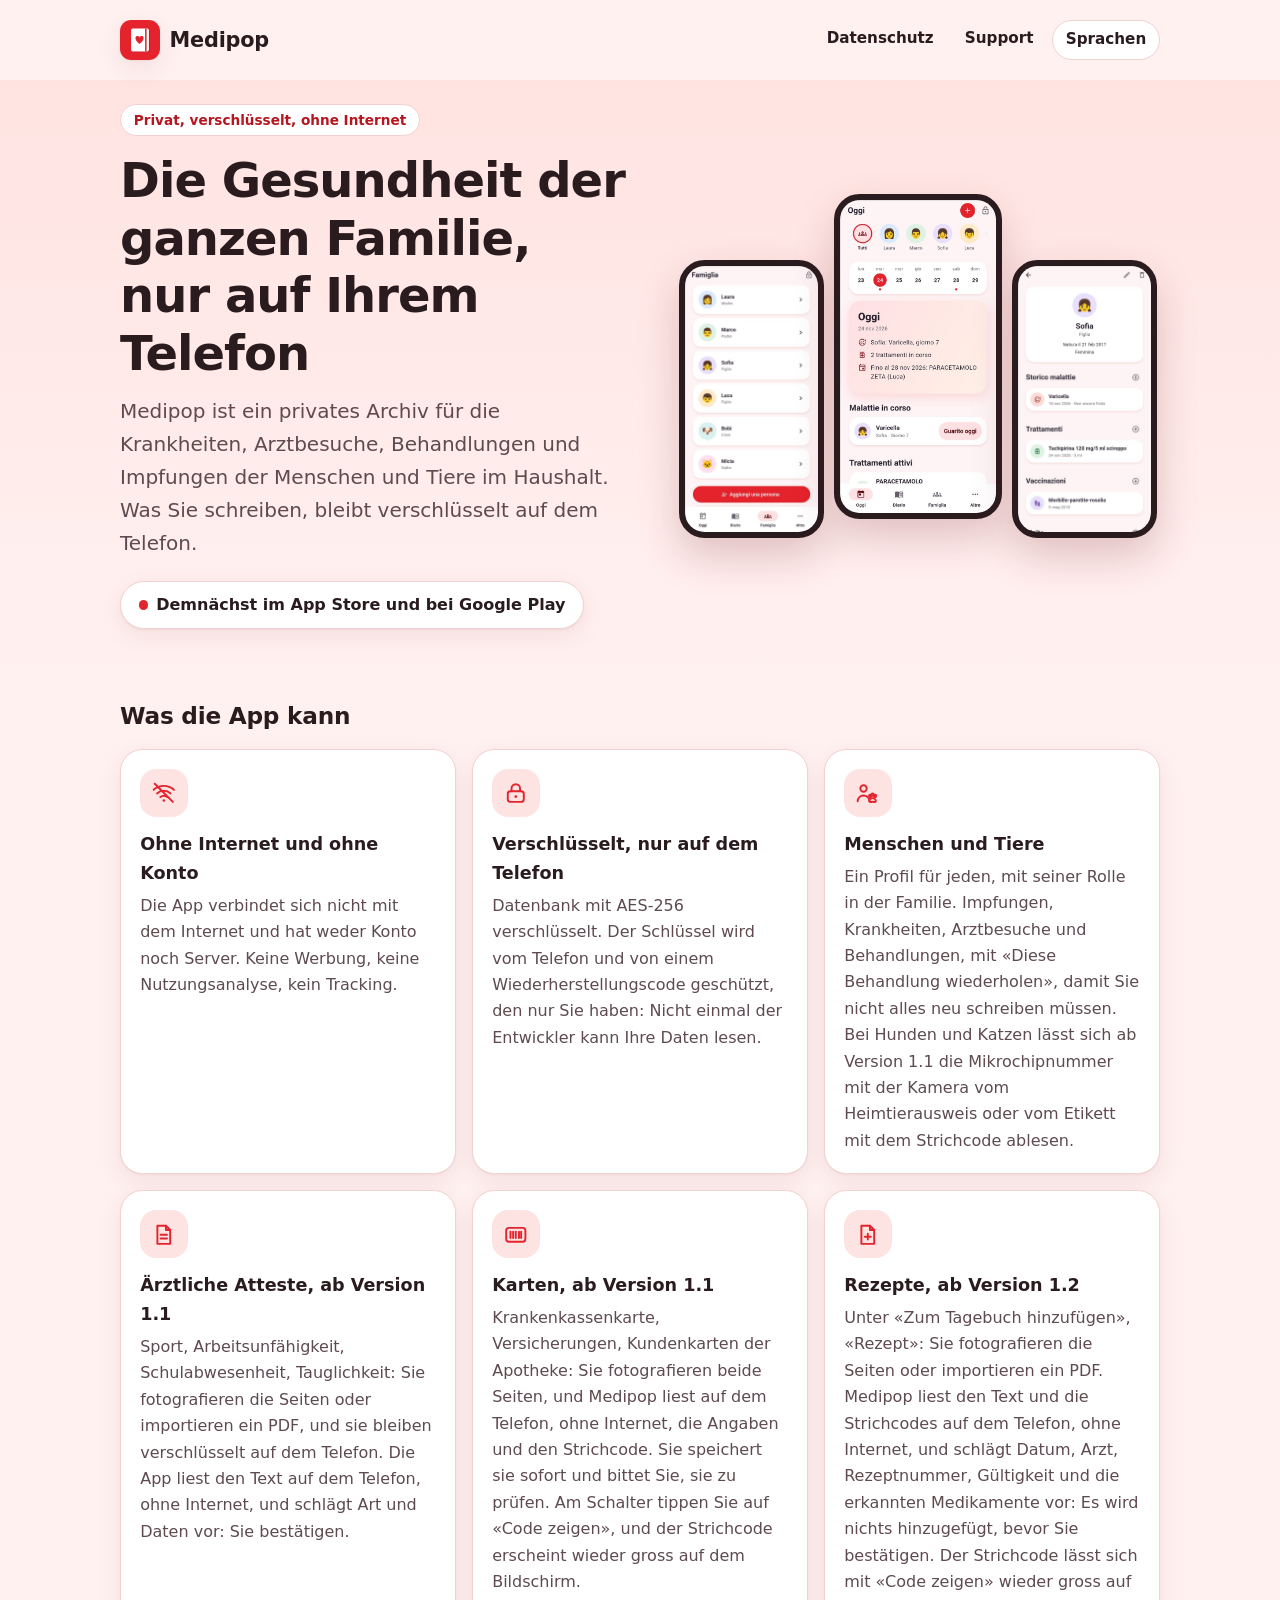
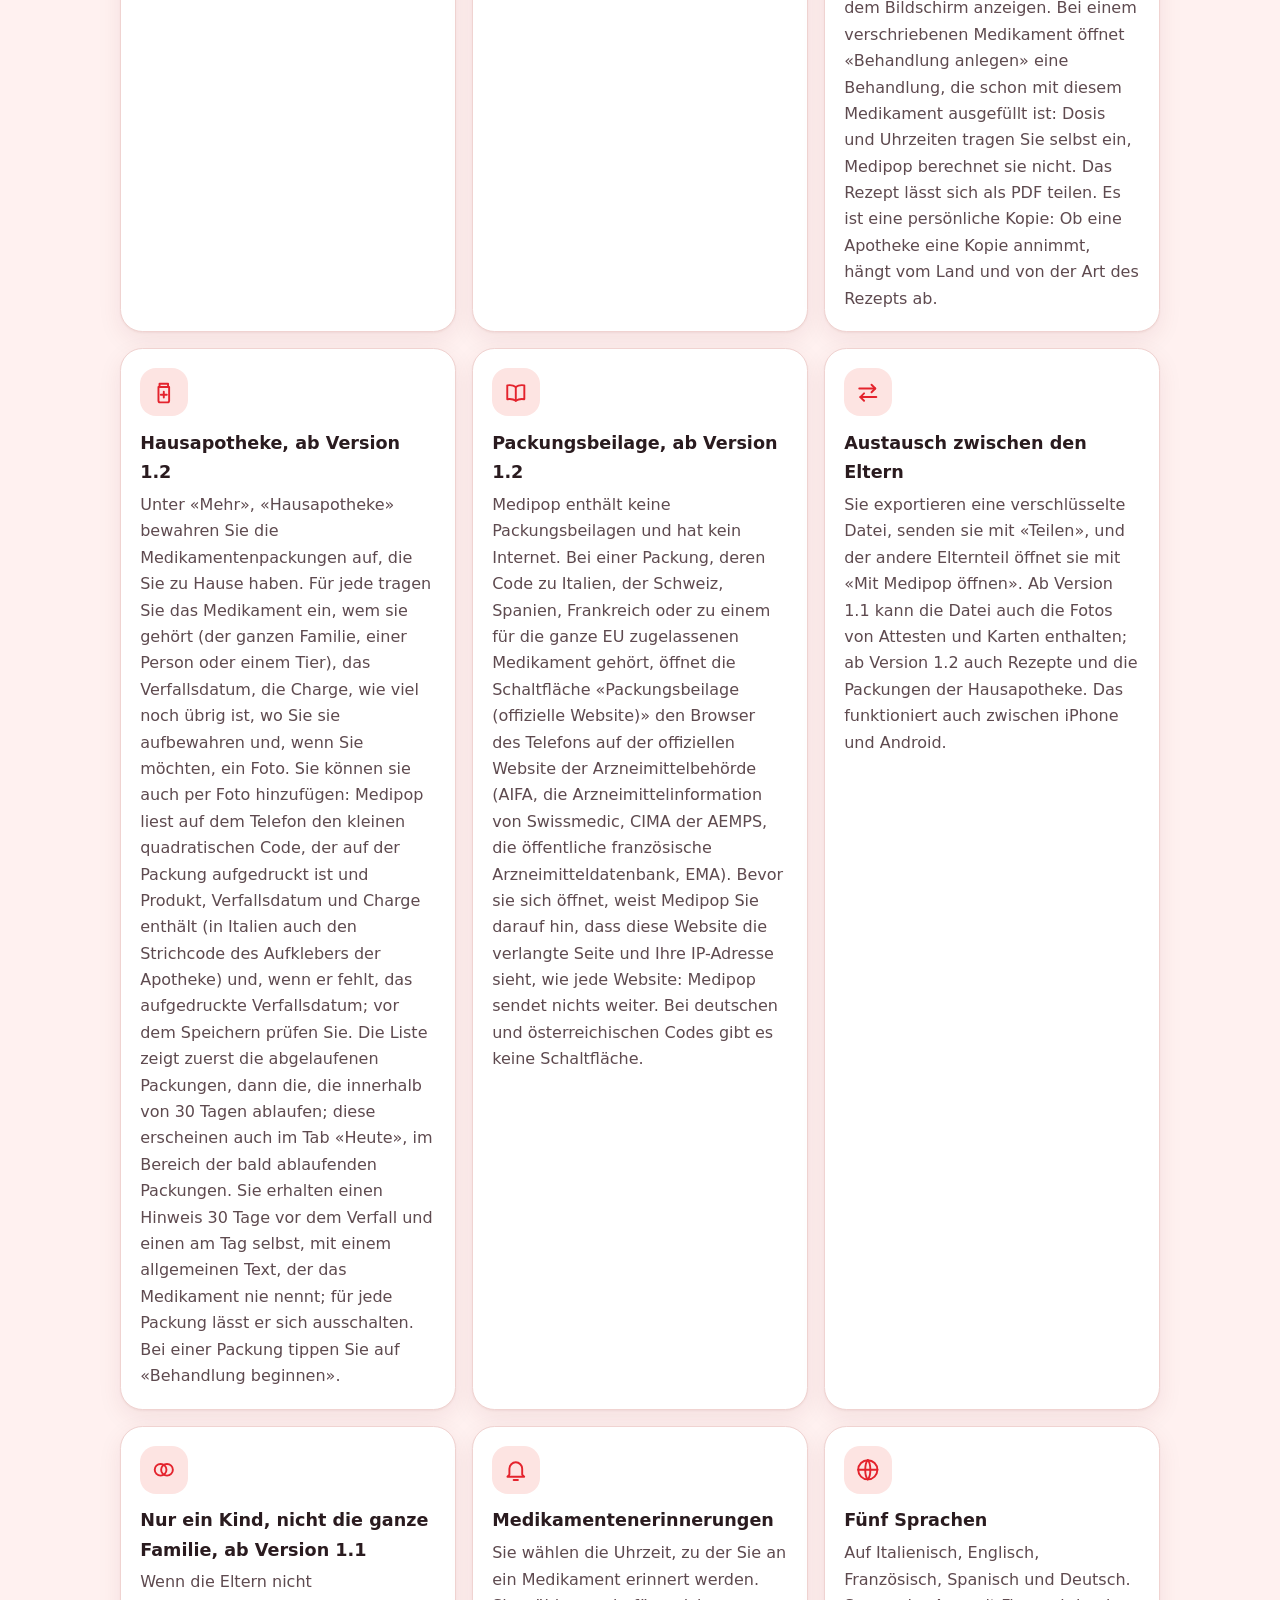
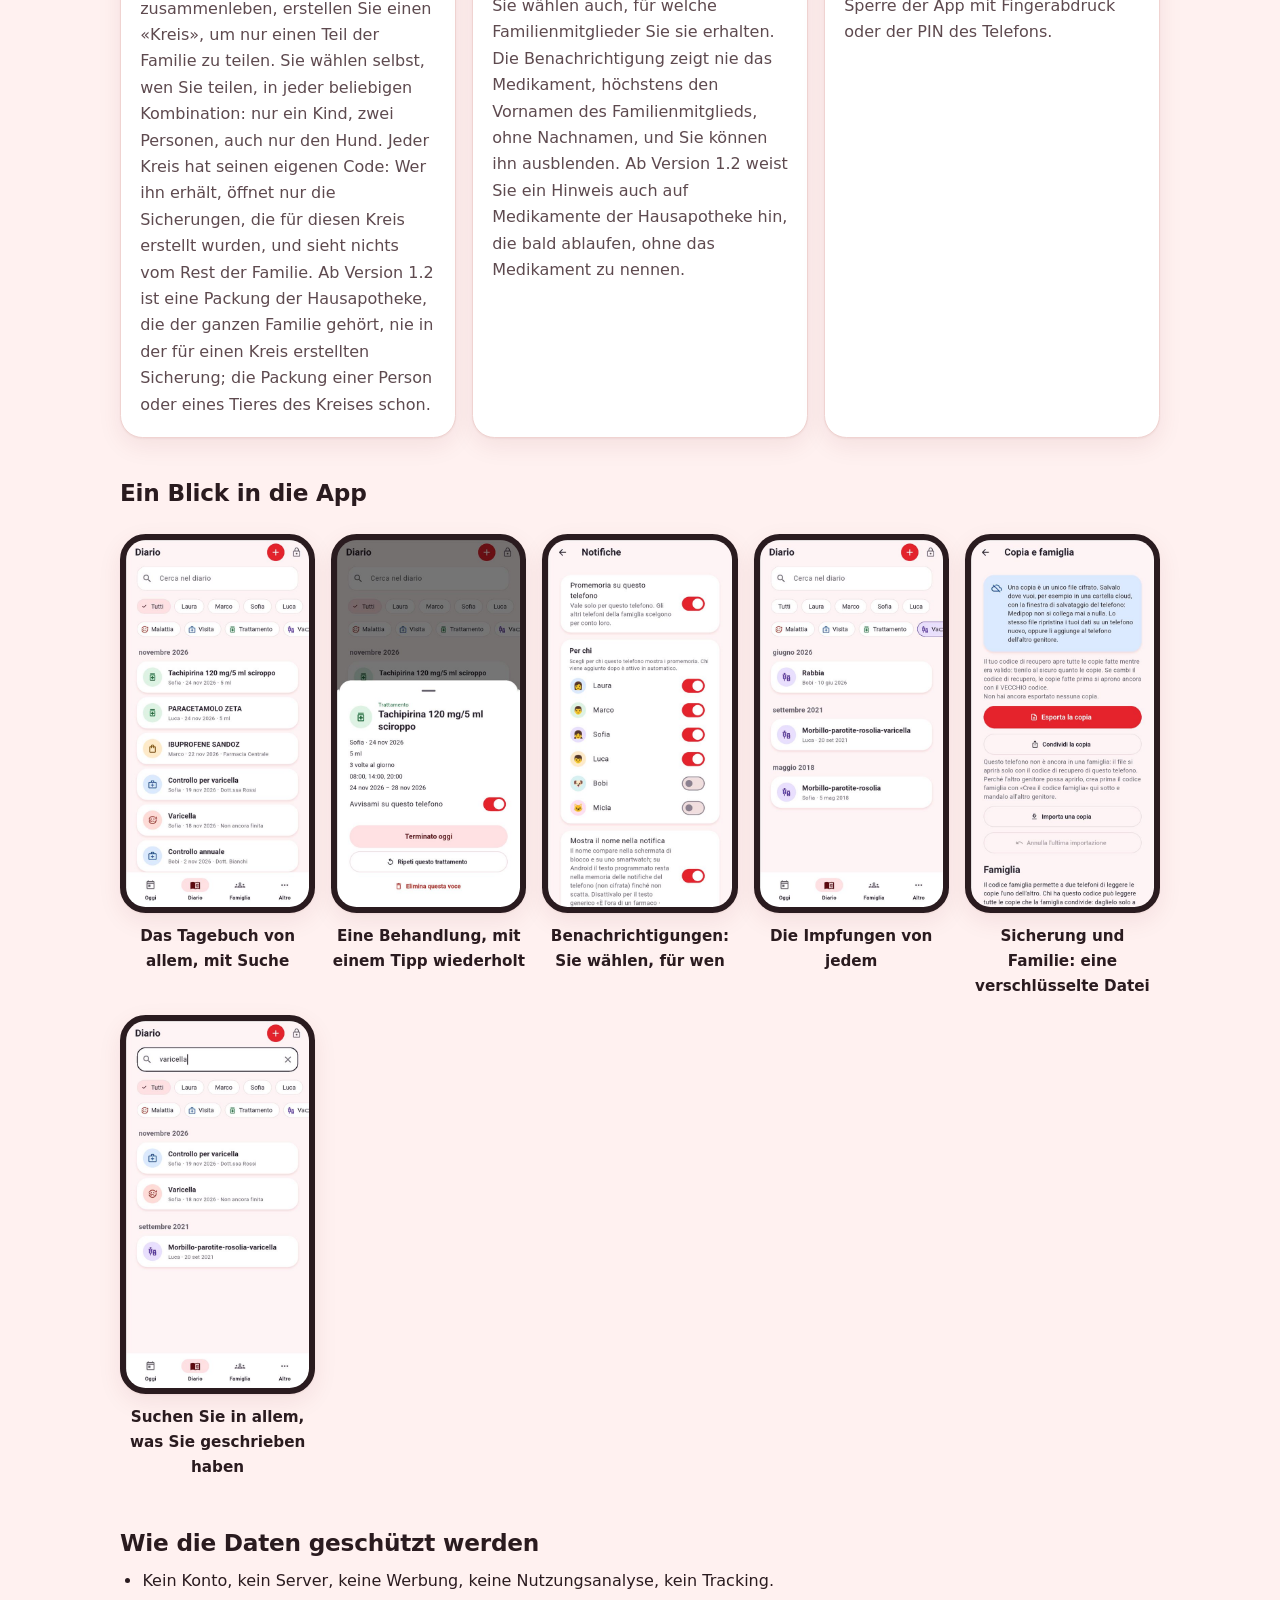
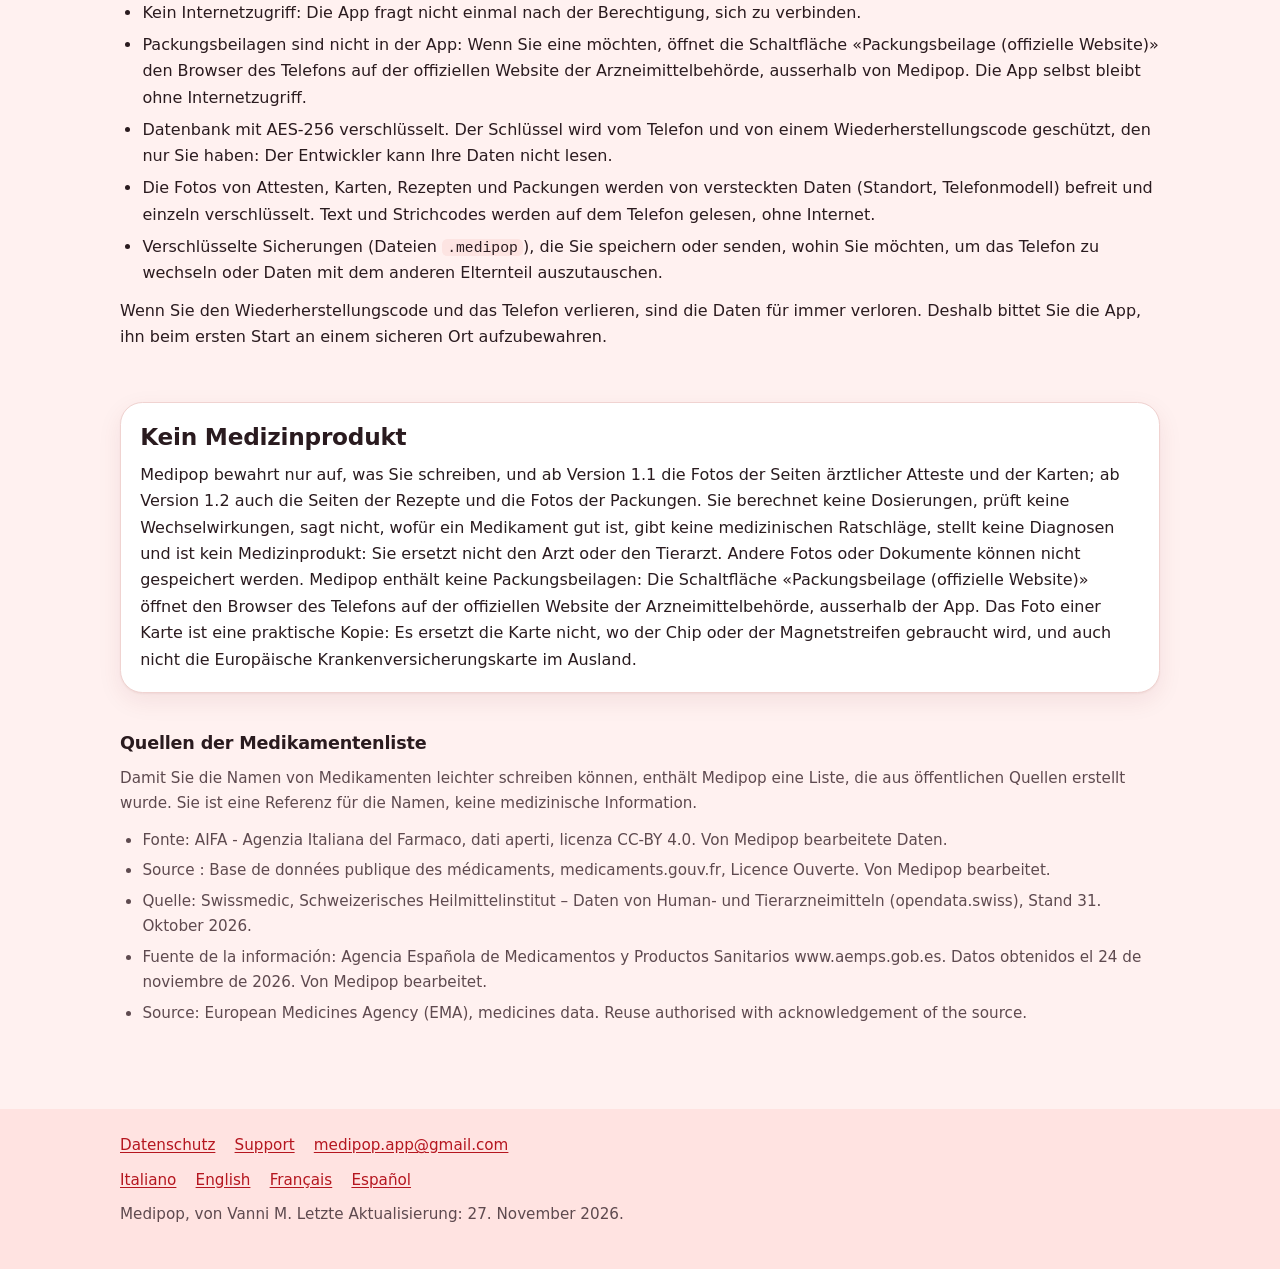
==== de/index.html @ 5c03fe0d "Sito: ricette, farmacia di casa e foglietti (versione 1.2) Nuovi blocchi nelle pagine iniziali, para" ====
<!doctype html>
<html lang="de">
<head>
<meta charset="utf-8">
<meta name="viewport" content="width=device-width, initial-scale=1">
<title>Medipop - die Gesundheitsakten der Familie, privat</title>
<meta name="description" content="Medipop bewahrt die Gesundheitsakten der Familie und der Tiere verschlüsselt auf Ihrem Telefon auf. Kein Konto, keine Internetverbindung.">
<link rel="stylesheet" href="../style.css">
<link rel="icon" href="../icon.svg" type="image/svg+xml">
<link rel="alternate" hreflang="it" href="../index.html">
<link rel="alternate" hreflang="en" href="../en/index.html">
<link rel="alternate" hreflang="fr" href="../fr/index.html">
<link rel="alternate" hreflang="es" href="../es/index.html">
<link rel="alternate" hreflang="de" href="index.html">
<link rel="alternate" hreflang="x-default" href="../index.html">
</head>
<body>
<a class="skip" href="#inhalt">Zum Inhalt springen</a>
<header class="site">
  <div class="wrap">
    <a class="brand" href="index.html">
      <img src="../icon.svg" width="40" height="40" alt="">
      <span>Medipop</span>
    </a>
    <nav aria-label="Hauptnavigation">
      <ul>
        <li><a href="privacy.html">Datenschutz</a></li>
        <li><a href="support.html">Support</a></li>
        <li><a href="#sprachen">Sprachen</a></li>
      </ul>
    </nav>
  </div>
</header>
<main id="inhalt">
<section class="hero">
  <div class="wrap">
    <div>
      <p class="eyebrow">Privat, verschlüsselt, ohne Internet</p>
      <h1>Die Gesundheit der ganzen Familie, nur auf Ihrem Telefon</h1>
      <p class="lead">Medipop ist ein privates Archiv für die Krankheiten, Arztbesuche, Behandlungen und Impfungen der Menschen und Tiere im Haushalt. Was Sie schreiben, bleibt verschlüsselt auf dem Telefon.</p>
      <p class="soon">Demnächst im App Store und bei Google Play</p>
    </div>
    <div class="hero-phones">
      <figure class="phone"><img src="../img/famiglia.jpg" width="540" height="1080" alt="Bildschirm Familie von Medipop mit den Profilen von Menschen und Tieren" decoding="async"></figure>
      <figure class="phone"><img src="../img/oggi.jpg" width="540" height="1080" alt="Bildschirm Heute von Medipop mit dem Wochenkalender und den laufenden Krankheiten" decoding="async"></figure>
      <figure class="phone"><img src="../img/profilo.jpg" width="540" height="1080" alt="Profil einer Person in Medipop mit ihrem Verlauf" decoding="async"></figure>
    </div>
  </div>
</section>

<div class="wrap">
  <section class="section" aria-labelledby="was">
    <h2 id="was">Was die App kann</h2>
    <ul class="cards">
      <li>
        <span class="ico"><svg viewBox="0 0 24 24" aria-hidden="true" focusable="false"><path d="M2.5 9.2a14 14 0 0 1 19 0"/><path d="M5.6 12.6a9.5 9.5 0 0 1 12.8 0"/><path d="M8.8 16a5 5 0 0 1 6.4 0"/><circle class="dot" cx="12" cy="19.2" r="1.2"/><path d="M3.5 3.5l17 17"/></svg></span>
        <h3>Ohne Internet und ohne Konto</h3>
        <p>Die App verbindet sich nicht mit dem Internet und hat weder Konto noch Server. Keine Werbung, keine Nutzungsanalyse, kein Tracking.</p>
      </li>
      <li>
        <span class="ico"><svg viewBox="0 0 24 24" aria-hidden="true" focusable="false"><rect x="4.5" y="10.5" width="15" height="10" rx="2.5"/><path d="M8 10.5V8a4 4 0 0 1 8 0v2.5"/><circle class="dot" cx="12" cy="15.5" r="1.3"/></svg></span>
        <h3>Verschlüsselt, nur auf dem Telefon</h3>
        <p>Datenbank mit AES-256 verschlüsselt. Der Schlüssel wird vom Telefon und von einem Wiederherstellungscode geschützt, den nur Sie haben: Nicht einmal der Entwickler kann Ihre Daten lesen.</p>
      </li>
      <li>
        <span class="ico"><svg viewBox="0 0 24 24" aria-hidden="true" focusable="false"><circle cx="8" cy="8" r="3"/><path d="M2.5 20a5.5 5.5 0 0 1 11 0"/><circle cx="14.2" cy="15" r="1.1"/><circle cx="16.5" cy="13.8" r="1.1"/><circle cx="18.8" cy="15" r="1.1"/><path d="M16.5 17c1.5 0 3 1.1 3 2.4 0 1-.9 1.4-1.8 1.2-.6-.1-.8-.3-1.2-.3s-.6.2-1.2.3c-.9.2-1.8-.2-1.8-1.2 0-1.3 1.5-2.4 3-2.4z"/></svg></span>
        <h3>Menschen und Tiere</h3>
        <p>Ein Profil für jeden, mit seiner Rolle in der Familie. Impfungen, Krankheiten, Arztbesuche und Behandlungen, mit «Diese Behandlung wiederholen», damit Sie nicht alles neu schreiben müssen. Bei Hunden und Katzen lässt sich ab Version 1.1 die Mikrochipnummer mit der Kamera vom Heimtierausweis oder vom Etikett mit dem Strichcode ablesen.</p>
      </li>
      <li>
        <span class="ico"><svg viewBox="0 0 24 24" aria-hidden="true" focusable="false"><path d="M6 3.5h8l4 4v13H6z"/><path d="M14 3.5v4h4"/><path d="M9 12h6"/><path d="M9 15.5h6"/></svg></span>
        <h3>Ärztliche Atteste, ab Version 1.1</h3>
        <p>Sport, Arbeitsunfähigkeit, Schulabwesenheit, Tauglichkeit: Sie fotografieren die Seiten oder importieren ein PDF, und sie bleiben verschlüsselt auf dem Telefon. Die App liest den Text auf dem Telefon, ohne Internet, und schlägt Art und Daten vor: Sie bestätigen.</p>
      </li>
      <li>
        <span class="ico"><svg viewBox="0 0 24 24" aria-hidden="true" focusable="false"><rect x="3" y="5.5" width="18" height="13" rx="2.5"/><path d="M7 9v6"/><path d="M9.5 9v6"/><path d="M12 9v6"/><path d="M15 9v6"/><path d="M17 9v6"/></svg></span>
        <h3>Karten, ab Version 1.1</h3>
        <p>Krankenkassenkarte, Versicherungen, Kundenkarten der Apotheke: Sie fotografieren beide Seiten, und Medipop liest auf dem Telefon, ohne Internet, die Angaben und den Strichcode. Sie speichert sie sofort und bittet Sie, sie zu prüfen. Am Schalter tippen Sie auf «Code zeigen», und der Strichcode erscheint wieder gross auf dem Bildschirm.</p>
      </li>
      <li>
        <span class="ico"><svg viewBox="0 0 24 24" aria-hidden="true" focusable="false"><path d="M6 3.5h8l4 4v13H6z"/><path d="M14 3.5v4h4"/><path d="M12 11v5.500"/><path d="M9.200 13.800h5.600"/></svg></span>
        <h3>Rezepte, ab Version 1.2</h3>
        <p>Unter «Zum Tagebuch hinzufügen», «Rezept»: Sie fotografieren die Seiten oder importieren ein PDF. Medipop liest den Text und die Strichcodes auf dem Telefon, ohne Internet, und schlägt Datum, Arzt, Rezeptnummer, Gültigkeit und die erkannten Medikamente vor: Es wird nichts hinzugefügt, bevor Sie bestätigen. Der Strichcode lässt sich mit «Code zeigen» wieder gross auf dem Bildschirm anzeigen. Bei einem verschriebenen Medikament öffnet «Behandlung anlegen» eine Behandlung, die schon mit diesem Medikament ausgefüllt ist: Dosis und Uhrzeiten tragen Sie selbst ein, Medipop berechnet sie nicht. Das Rezept lässt sich als PDF teilen. Es ist eine persönliche Kopie: Ob eine Apotheke eine Kopie annimmt, hängt vom Land und von der Art des Rezepts ab.</p>
      </li>
      <li>
        <span class="ico"><svg viewBox="0 0 24 24" aria-hidden="true" focusable="false"><path d="M8 3.500h8v3H8z"/><path d="M7 6.500h10v13a1.500 1.500 0 0 1-1.500 1.500h-7A1.500 1.500 0 0 1 7 19.500z"/><path d="M12 11v5.500"/><path d="M9.200 13.800h5.600"/></svg></span>
        <h3>Hausapotheke, ab Version 1.2</h3>
        <p>Unter «Mehr», «Hausapotheke» bewahren Sie die Medikamentenpackungen auf, die Sie zu Hause haben. Für jede tragen Sie das Medikament ein, wem sie gehört (der ganzen Familie, einer Person oder einem Tier), das Verfallsdatum, die Charge, wie viel noch übrig ist, wo Sie sie aufbewahren und, wenn Sie möchten, ein Foto. Sie können sie auch per Foto hinzufügen: Medipop liest auf dem Telefon den kleinen quadratischen Code, der auf der Packung aufgedruckt ist und Produkt, Verfallsdatum und Charge enthält (in Italien auch den Strichcode des Aufklebers der Apotheke) und, wenn er fehlt, das aufgedruckte Verfallsdatum; vor dem Speichern prüfen Sie. Die Liste zeigt zuerst die abgelaufenen Packungen, dann die, die innerhalb von 30 Tagen ablaufen; diese erscheinen auch im Tab «Heute», im Bereich der bald ablaufenden Packungen. Sie erhalten einen Hinweis 30 Tage vor dem Verfall und einen am Tag selbst, mit einem allgemeinen Text, der das Medikament nie nennt; für jede Packung lässt er sich ausschalten. Bei einer Packung tippen Sie auf «Behandlung beginnen».</p>
      </li>
      <li>
        <span class="ico"><svg viewBox="0 0 24 24" aria-hidden="true" focusable="false"><path d="M12 6.500C10 5 7 4.500 4 5v13c3-.5 6 0 8 1.500 2-1.500 5-2 8-1.500V5c-3-.5-6 0-8 1.500z"/><path d="M12 6.500v13"/></svg></span>
        <h3>Packungsbeilage, ab Version 1.2</h3>
        <p>Medipop enthält keine Packungsbeilagen und hat kein Internet. Bei einer Packung, deren Code zu Italien, der Schweiz, Spanien, Frankreich oder zu einem für die ganze EU zugelassenen Medikament gehört, öffnet die Schaltfläche «Packungsbeilage (offizielle Website)» den Browser des Telefons auf der offiziellen Website der Arzneimittelbehörde (AIFA, die Arzneimittelinformation von Swissmedic, CIMA der AEMPS, die öffentliche französische Arzneimitteldatenbank, EMA). Bevor sie sich öffnet, weist Medipop Sie darauf hin, dass diese Website die verlangte Seite und Ihre IP-Adresse sieht, wie jede Website: Medipop sendet nichts weiter. Bei deutschen und österreichischen Codes gibt es keine Schaltfläche.</p>
      </li>
      <li>
        <span class="ico"><svg viewBox="0 0 24 24" aria-hidden="true" focusable="false"><path d="M4 8h15"/><path d="M15.5 4.5L19 8l-3.500 3.500"/><path d="M20 16H5"/><path d="M8.500 12.500L5 16l3.500 3.500"/></svg></span>
        <h3>Austausch zwischen den Eltern</h3>
        <p>Sie exportieren eine verschlüsselte Datei, senden sie mit «Teilen», und der andere Elternteil öffnet sie mit «Mit Medipop öffnen». Ab Version 1.1 kann die Datei auch die Fotos von Attesten und Karten enthalten; ab Version 1.2 auch Rezepte und die Packungen der Hausapotheke. Das funktioniert auch zwischen iPhone und Android.</p>
      </li>
      <li>
        <span class="ico"><svg viewBox="0 0 24 24" aria-hidden="true" focusable="false"><circle cx="9" cy="12" r="5.5"/><circle cx="15" cy="12" r="5.5"/></svg></span>
        <h3>Nur ein Kind, nicht die ganze Familie, ab Version 1.1</h3>
        <p>Wenn die Eltern nicht zusammenleben, erstellen Sie einen «Kreis», um nur einen Teil der Familie zu teilen. Sie wählen selbst, wen Sie teilen, in jeder beliebigen Kombination: nur ein Kind, zwei Personen, auch nur den Hund. Jeder Kreis hat seinen eigenen Code: Wer ihn erhält, öffnet nur die Sicherungen, die für diesen Kreis erstellt wurden, und sieht nichts vom Rest der Familie. Ab Version 1.2 ist eine Packung der Hausapotheke, die der ganzen Familie gehört, nie in der für einen Kreis erstellten Sicherung; die Packung einer Person oder eines Tieres des Kreises schon.</p>
      </li>
      <li>
        <span class="ico"><svg viewBox="0 0 24 24" aria-hidden="true" focusable="false"><path d="M6 16.5V11a6 6 0 0 1 12 0v5.500l1.800 2H4.200z"/><path d="M10 21.500h4"/></svg></span>
        <h3>Medikamentenerinnerungen</h3>
        <p>Sie wählen die Uhrzeit, zu der Sie an ein Medikament erinnert werden. Sie wählen auch, für welche Familienmitglieder Sie sie erhalten. Die Benachrichtigung zeigt nie das Medikament, höchstens den Vornamen des Familienmitglieds, ohne Nachnamen, und Sie können ihn ausblenden. Ab Version 1.2 weist Sie ein Hinweis auch auf Medikamente der Hausapotheke hin, die bald ablaufen, ohne das Medikament zu nennen.</p>
      </li>
      <li>
        <span class="ico"><svg viewBox="0 0 24 24" aria-hidden="true" focusable="false"><circle cx="12" cy="12" r="9"/><path d="M3 12h18"/><path d="M12 3c3.200 3 3.200 15 0 18"/><path d="M12 3c-3.200 3-3.200 15 0 18"/></svg></span>
        <h3>Fünf Sprachen</h3>
        <p>Auf Italienisch, Englisch, Französisch, Spanisch und Deutsch. Sperre der App mit Fingerabdruck oder der PIN des Telefons.</p>
      </li>
    </ul>
  </section>

  <section class="section" aria-labelledby="ansicht">
    <h2 id="ansicht">Ein Blick in die App</h2>
    <ul class="scroller" tabindex="0" aria-label="Bildschirmfotos der App, seitlich scrollen">
      <li><figure><div class="phone"><img src="../img/diario.jpg" width="540" height="1080" alt="Das Tagebuch von Medipop mit dem Verlauf von Krankheiten, Arztbesuchen und Behandlungen" loading="lazy" decoding="async"></div><figcaption>Das Tagebuch von allem, mit Suche</figcaption></figure></li>
      <li><figure><div class="phone"><img src="../img/trattamento.jpg" width="540" height="1080" alt="Karte einer Behandlung in Medipop" loading="lazy" decoding="async"></div><figcaption>Eine Behandlung, mit einem Tipp wiederholt</figcaption></figure></li>
      <li><figure><div class="phone"><img src="../img/notifiche.jpg" width="540" height="1080" alt="Medipop-Bereich Benachrichtigungen: für welche Familienmitglieder Erinnerungen kommen" loading="lazy" decoding="async"></div><figcaption>Benachrichtigungen: Sie wählen, für wen</figcaption></figure></li>
      <li><figure><div class="phone"><img src="../img/vaccinazioni.jpg" width="540" height="1080" alt="Liste der Impfungen eines Profils in Medipop" loading="lazy" decoding="async"></div><figcaption>Die Impfungen von jedem</figcaption></figure></li>
      <li><figure><div class="phone"><img src="../img/copia-famiglia.jpg" width="540" height="1080" alt="Bildschirm Sicherung und Familie von Medipop mit den Schaltflächen zum Exportieren und Teilen der Sicherung" loading="lazy" decoding="async"></div><figcaption>Sicherung und Familie: eine verschlüsselte Datei</figcaption></figure></li>
      <li><figure><div class="phone"><img src="../img/cerca.jpg" width="540" height="1080" alt="Suche in Medipop unter Krankheiten, Arztbesuchen und Behandlungen" loading="lazy" decoding="async"></div><figcaption>Suchen Sie in allem, was Sie geschrieben haben</figcaption></figure></li>
    </ul>
  </section>

  <section class="section" aria-labelledby="schutz">
    <h2 id="schutz">Wie die Daten geschützt werden</h2>
    <ul>
      <li>Kein Konto, kein Server, keine Werbung, keine Nutzungsanalyse, kein Tracking.</li>
      <li>Kein Internetzugriff: Die App fragt nicht einmal nach der Berechtigung, sich zu verbinden.</li>
      <li>Packungsbeilagen sind nicht in der App: Wenn Sie eine möchten, öffnet die Schaltfläche «Packungsbeilage (offizielle Website)» den Browser des Telefons auf der offiziellen Website der Arzneimittelbehörde, ausserhalb von Medipop. Die App selbst bleibt ohne Internetzugriff.</li>
      <li>Datenbank mit AES-256 verschlüsselt. Der Schlüssel wird vom Telefon und von einem Wiederherstellungscode geschützt, den nur Sie haben: Der Entwickler kann Ihre Daten nicht lesen.</li>
      <li>Die Fotos von Attesten, Karten, Rezepten und Packungen werden von versteckten Daten (Standort, Telefonmodell) befreit und einzeln verschlüsselt. Text und Strichcodes werden auf dem Telefon gelesen, ohne Internet.</li>
      <li>Verschlüsselte Sicherungen (Dateien <code>.medipop</code>), die Sie speichern oder senden, wohin Sie möchten, um das Telefon zu wechseln oder Daten mit dem anderen Elternteil auszutauschen.</li>
    </ul>
    <p>Wenn Sie den Wiederherstellungscode und das Telefon verlieren, sind die Daten für immer verloren. Deshalb bittet Sie die App, ihn beim ersten Start an einem sicheren Ort aufzubewahren.</p>
  </section>

  <section class="section" aria-labelledby="nichtmedizin">
    <div class="notice">
      <h2 id="nichtmedizin">Kein Medizinprodukt</h2>
      <p>Medipop bewahrt nur auf, was Sie schreiben, und ab Version 1.1 die Fotos der Seiten ärztlicher Atteste und der Karten; ab Version 1.2 auch die Seiten der Rezepte und die Fotos der Packungen. Sie berechnet keine Dosierungen, prüft keine Wechselwirkungen, sagt nicht, wofür ein Medikament gut ist, gibt keine medizinischen Ratschläge, stellt keine Diagnosen und ist kein Medizinprodukt: Sie ersetzt nicht den Arzt oder den Tierarzt. Andere Fotos oder Dokumente können nicht gespeichert werden. Medipop enthält keine Packungsbeilagen: Die Schaltfläche «Packungsbeilage (offizielle Website)» öffnet den Browser des Telefons auf der offiziellen Website der Arzneimittelbehörde, ausserhalb der App. Das Foto einer Karte ist eine praktische Kopie: Es ersetzt die Karte nicht, wo der Chip oder der Magnetstreifen gebraucht wird, und auch nicht die Europäische Krankenversicherungskarte im Ausland.</p>
    </div>
  </section>

  <section class="section sources" aria-labelledby="quellen">
    <h2 id="quellen">Quellen der Medikamentenliste</h2>
    <p>Damit Sie die Namen von Medikamenten leichter schreiben können, enthält Medipop eine Liste, die aus öffentlichen Quellen erstellt wurde. Sie ist eine Referenz für die Namen, keine medizinische Information.</p>
    <ul>
      <li lang="it">Fonte: AIFA - Agenzia Italiana del Farmaco, dati aperti, licenza CC-BY 4.0. <span lang="de">Von Medipop bearbeitete Daten.</span></li>
      <li lang="fr">Source : Base de données publique des médicaments, medicaments.gouv.fr, Licence Ouverte. <span lang="de">Von Medipop bearbeitet.</span></li>
      <li>Quelle: Swissmedic, Schweizerisches Heilmittelinstitut – Daten von Human- und Tierarzneimitteln (opendata.swiss), Stand 31. Oktober 2026.</li>
      <li lang="es">Fuente de la información: Agencia Española de Medicamentos y Productos Sanitarios www.aemps.gob.es. Datos obtenidos el 24 de noviembre de 2026. <span lang="de">Von Medipop bearbeitet.</span></li>
      <li lang="en">Source: European Medicines Agency (EMA), medicines data. Reuse authorised with acknowledgement of the source.</li>
    </ul>
  </section>
</div>
</main>
<footer class="site">
  <div class="wrap">
    <ul>
      <li><a href="privacy.html">Datenschutz</a></li>
      <li><a href="support.html">Support</a></li>
      <li><a href="mailto:medipop.app@gmail.com">medipop.app@gmail.com</a></li>
    </ul>
    <ul id="sprachen" aria-label="Sprachen">
      <li><a href="../index.html" hreflang="it" lang="it">Italiano</a></li>
      <li><a href="../en/index.html" hreflang="en" lang="en">English</a></li>
      <li><a href="../fr/index.html" hreflang="fr" lang="fr">Français</a></li>
      <li><a href="../es/index.html" hreflang="es" lang="es">Español</a></li>
    </ul>
    <p>Medipop, von Vanni M. Letzte Aktualisierung: 27. November 2026.</p>
  </div>
</footer>
</body>
</html>
---- style.css ----
/* Medipop - sito statico. Nessuna risorsa esterna, nessun JavaScript, nessuno stile in linea. */
:root {
  --bg: #fff1f0;          /* rosa tenue */
  --bg-2: #ffe3e1;        /* rosa un po' piu' pieno (fasce, hero) */
  --card: #ffffff;
  --text: #2a1b1f;
  --muted: #5e4a4f;       /* 7:1 su rosa tenue */
  --line: #f0d3d1;
  --accent: #e4232d;      /* rosso del marchio: bottoni, icone, dettagli */
  --on-accent: #ffffff;   /* bianco su #e4232d: 4,6:1 */
  --link: #b5161f;        /* rosso scuro: 6:1 su rosa, 7:1 su bianco */
  --tint: #fde4e2;        /* fondo delle icone */
  --focus: #2a1b1f;
  --phone: #2a1b1f;
  --shadow: 0 1px 2px rgba(120, 30, 40, .06), 0 8px 24px rgba(120, 30, 40, .08);
  --shadow-phone: 0 18px 40px rgba(120, 30, 40, .22);
}
@media (prefers-color-scheme: dark) {
  :root {
    --bg: #1a1113;
    --bg-2: #261719;
    --card: #2a1c1f;
    --text: #f8ecec;
    --muted: #d1bcc0;
    --line: #442d31;
    --link: #ff9aa0;
    --tint: #3d2327;
    --focus: #f8ecec;
    --phone: #0d0809;
    --shadow: 0 1px 2px rgba(0, 0, 0, .3), 0 8px 24px rgba(0, 0, 0, .3);
    --shadow-phone: 0 18px 40px rgba(0, 0, 0, .55);
  }
}
* { box-sizing: border-box; }
html { -webkit-text-size-adjust: 100%; scroll-behavior: smooth; }
@media (prefers-reduced-motion: reduce) { html { scroll-behavior: auto; } * { transition: none !important; } }
body {
  margin: 0;
  background: var(--bg);
  color: var(--text);
  font: 1rem/1.65 system-ui, -apple-system, "Segoe UI", Roboto, "Helvetica Neue", Arial, sans-serif;
  overflow-wrap: break-word;
}
img { max-width: 100%; }
.wrap { max-width: 68rem; margin: 0 auto; padding: 0 1rem; }
.narrow { max-width: 44rem; }

/* Intestazione */
header.site { padding: 0.9rem 0; }
header.site .wrap { display: flex; align-items: center; gap: 0.75rem 1.5rem; flex-wrap: wrap; justify-content: space-between; }
.brand { display: flex; align-items: center; gap: 0.6rem; font-weight: 800; font-size: 1.3rem; letter-spacing: -0.01em; color: var(--text); text-decoration: none; }
.brand img { width: 2.5rem; height: 2.5rem; border-radius: 0.7rem; flex: none; box-shadow: var(--shadow); }
nav ul { list-style: none; margin: 0; padding: 0; display: flex; gap: 0.35rem; flex-wrap: wrap; }
nav a { display: inline-block; padding: 0.4rem 0.8rem; border-radius: 999px; color: var(--text); text-decoration: none; font-weight: 600; font-size: 0.95rem; transition: background-color .15s; }
nav a:hover { background: var(--tint); }
nav a[aria-current="page"] { background: var(--tint); color: var(--link); }
nav li:last-child a { border: 1px solid var(--line); background: var(--card); }

main { padding: 0 0 3rem; }
h1 { font-size: 1.9rem; line-height: 1.2; letter-spacing: -0.02em; margin: 1.2rem 0 0.8rem; }
h2 { font-size: 1.45rem; line-height: 1.25; letter-spacing: -0.01em; margin: 2.2rem 0 0.6rem; }
h3 { font-size: 1.1rem; margin: 1.6rem 0 0.3rem; }
p, ul, ol, dl { margin: 0.7rem 0; }
ul, ol { padding-left: 1.4rem; }
li { margin: 0.35rem 0; }
a { color: var(--link); text-underline-offset: 0.15em; }
a:focus-visible, summary:focus-visible, .scroller:focus-visible { outline: 3px solid var(--focus); outline-offset: 3px; border-radius: 6px; }
code { background: var(--tint); padding: 0.05em 0.35em; border-radius: 0.35em; font-size: 0.92em; }
.lead { font-size: 1.15rem; }
.muted { color: var(--muted); font-size: 0.95rem; }
.eyebrow { display: inline-block; margin: 0; padding: 0.25rem 0.8rem; border-radius: 999px; background: var(--card); border: 1px solid var(--line); color: var(--link); font-weight: 700; font-size: 0.85rem; }

/* Pagine di testo (privacy, assistenza) */
.doc { padding-top: 0.5rem; }
.doc .sheet { background: var(--card); border: 1px solid var(--line); border-radius: 1.5rem; box-shadow: var(--shadow); padding: 1.25rem 1.1rem 1.5rem; margin-top: 1rem; }
.doc .sheet h1 { margin-top: 0.2rem; }
.doc .sheet h2 { padding-top: 1.2rem; border-top: 1px solid var(--line); }
.doc .sheet h1 + .muted + .lead,
.doc .sheet > h2:first-child { border-top: 0; }
.doc .lead { background: var(--bg); border-radius: 1rem; padding: 0.9rem 1rem; }
.note {
  background: var(--tint);
  border-left: 5px solid var(--accent);
  border-radius: 0.9rem;
  padding: 0.8rem 1rem;
  margin: 1.2rem 0;
}
.tablewrap { overflow-x: auto; border: 1px solid var(--line); border-radius: 1rem; margin: 0.8rem 0; }
table { border-collapse: collapse; width: 100%; min-width: 30rem; font-size: 0.97rem; }
caption { padding: 0.7rem 0.9rem; }
th, td { text-align: left; vertical-align: top; padding: 0.7rem 0.9rem; border-top: 1px solid var(--line); }
th { width: 28%; background: var(--bg); font-weight: 700; }
.caption-left { text-align: left; }

/* Domande frequenti */
details { background: var(--card); border: 1px solid var(--line); border-radius: 1.1rem; margin: 0.7rem 0; box-shadow: var(--shadow); transition: border-color .15s; }
details[open] { border-color: var(--accent); }
summary { cursor: pointer; padding: 0.95rem 3rem 0.95rem 1.1rem; font-weight: 700; list-style: none; position: relative; }
summary::-webkit-details-marker { display: none; }
summary::after { content: ""; position: absolute; right: 1.2rem; top: 50%; width: 0.55rem; height: 0.55rem; margin-top: -0.4rem; border-right: 2px solid var(--accent); border-bottom: 2px solid var(--accent); transform: rotate(45deg); transition: transform .15s; }
details[open] > summary::after { transform: rotate(-135deg); margin-top: -0.1rem; }
details > :not(summary) { padding: 0 1.1rem; }
details > :not(summary):not(ul):not(ol) { padding-right: 1.1rem; }
details > ul, details > ol { padding-left: 2.5rem; padding-right: 1.1rem; }
details > :last-child { padding-bottom: 1rem; }

/* Bottoni e pillole */
.pill { display: inline-block; background: var(--accent); color: var(--on-accent); font-weight: 700; padding: 0.55rem 1.1rem; border-radius: 999px; text-decoration: none; }

/* Home: eroe */
.hero { background: linear-gradient(180deg, var(--bg-2), var(--bg)); padding: 1.5rem 0 2.5rem; }
.hero .wrap { display: grid; grid-template-columns: minmax(0, 1fr); gap: 2rem; align-items: center; }
.hero h1 { font-size: 2.1rem; margin-top: 1rem; }
.hero p.lead { font-size: 1.15rem; color: var(--muted); }
.soon { display: inline-flex; align-items: center; gap: 0.5rem; margin: 0.6rem 0 0; padding: 0.6rem 1.1rem; background: var(--card); border: 1px solid var(--line); border-radius: 999px; font-weight: 700; box-shadow: var(--shadow); }
.soon::before { content: ""; width: 0.6rem; height: 0.6rem; border-radius: 50%; background: var(--accent); flex: none; }

/* Cornice del telefono, solo CSS */
.phone { margin: 0; border-radius: 1.6rem; border: 0.4rem solid var(--phone); background: var(--phone); box-shadow: var(--shadow-phone); overflow: hidden; }
.phone img { display: block; width: 100%; height: auto; border-radius: 1.1rem; }
.hero-phones { display: flex; justify-content: center; align-items: flex-end; gap: 0.6rem; padding: 0 0.2rem; }
.hero-phones .phone { width: 31%; max-width: 13rem; }
.hero-phones .phone:nth-child(2) { width: 36%; max-width: 15rem; margin-bottom: 1.2rem; }

/* Home: sezioni */
.section { padding: 2rem 0 0.5rem; }
.section > .wrap > h2:first-child, .section > h2:first-child { margin-top: 0; }
.cards { display: grid; grid-template-columns: minmax(0, 1fr); gap: 1rem; margin: 1.2rem 0 0; padding: 0; list-style: none; }
.cards li { margin: 0; background: var(--card); border: 1px solid var(--line); border-radius: 1.4rem; padding: 1.2rem; box-shadow: var(--shadow); }
.cards h3 { margin: 0.8rem 0 0.3rem; font-size: 1.1rem; }
.cards p { margin: 0; color: var(--muted); }
.ico { display: grid; place-items: center; width: 3rem; height: 3rem; border-radius: 1rem; background: var(--tint); color: var(--accent); }
.ico svg { width: 1.6rem; height: 1.6rem; fill: none; stroke: currentColor; stroke-width: 1.8; stroke-linecap: round; stroke-linejoin: round; }
.ico svg .dot { fill: currentColor; stroke: none; }
@media (prefers-color-scheme: dark) { .ico { color: #ff7b83; } }

/* Galleria */
.scroller { display: flex; gap: 1rem; list-style: none; margin: 1.2rem -1rem 0; padding: 0.5rem 1rem 1.5rem; overflow-x: auto; scroll-snap-type: x mandatory; scroll-padding: 0 1rem; -webkit-overflow-scrolling: touch; }
.scroller > li { flex: 0 0 62%; max-width: 15rem; margin: 0; scroll-snap-align: start; }
.scroller .phone { box-shadow: var(--shadow); }
.scroller figcaption { margin: 0.7rem 0 0; font-size: 0.95rem; font-weight: 600; text-align: center; }
.scroller figure { margin: 0; }

/* Nota "non e' un dispositivo medico" */
.notice { background: var(--card); border: 1px solid var(--line); border-radius: 1.4rem; padding: 1.2rem; box-shadow: var(--shadow); }
.notice h2 { margin-top: 0; }
.notice p:last-child { margin-bottom: 0; }

/* Fonti */
.sources { font-size: 0.95rem; color: var(--muted); }
.sources h2 { font-size: 1.1rem; color: var(--text); }

/* Piede */
footer.site { margin-top: 1rem; padding: 1.5rem 0 2.2rem; background: var(--bg-2); color: var(--muted); font-size: 0.95rem; }
footer.site a { color: var(--link); }
footer.site p { margin: 0.4rem 0; }
footer.site ul { list-style: none; padding: 0; margin: 0 0 0.6rem; display: flex; flex-wrap: wrap; gap: 0.3rem 1.2rem; }
footer.site li { margin: 0; }

.skip { position: absolute; left: -999px; top: 0; background: var(--card); color: var(--text); padding: 0.6rem 1rem; border-radius: 0.6rem; }
.skip:focus { left: 0.5rem; top: 0.5rem; z-index: 10; }

@media (min-width: 40rem) {
  .wrap { padding: 0 1.5rem; }
  h1 { font-size: 2.3rem; }
  .doc .sheet { padding: 2rem 2.2rem 2.4rem; }
  .cards { grid-template-columns: repeat(2, minmax(0, 1fr)); }
  .scroller { margin: 1.2rem 0 0; padding: 0.5rem 0 1.5rem; }
}
@media (min-width: 62rem) {
  .hero .wrap { grid-template-columns: minmax(0, 1.05fr) minmax(0, 1fr); gap: 3rem; }
  .hero h1 { font-size: 3rem; }
  .hero p.lead { font-size: 1.25rem; }
  .cards { grid-template-columns: repeat(3, minmax(0, 1fr)); }
  .scroller { display: grid; grid-template-columns: repeat(5, 1fr); overflow: visible; scroll-snap-type: none; padding-bottom: 0.5rem; }
  .scroller > li { max-width: none; }
}
@media (max-width: 24rem) {
  h1, .hero h1 { font-size: 1.7rem; }
  .phone { border-width: 0.3rem; border-radius: 1.3rem; }
  .hero-phones { gap: 0.4rem; }
}
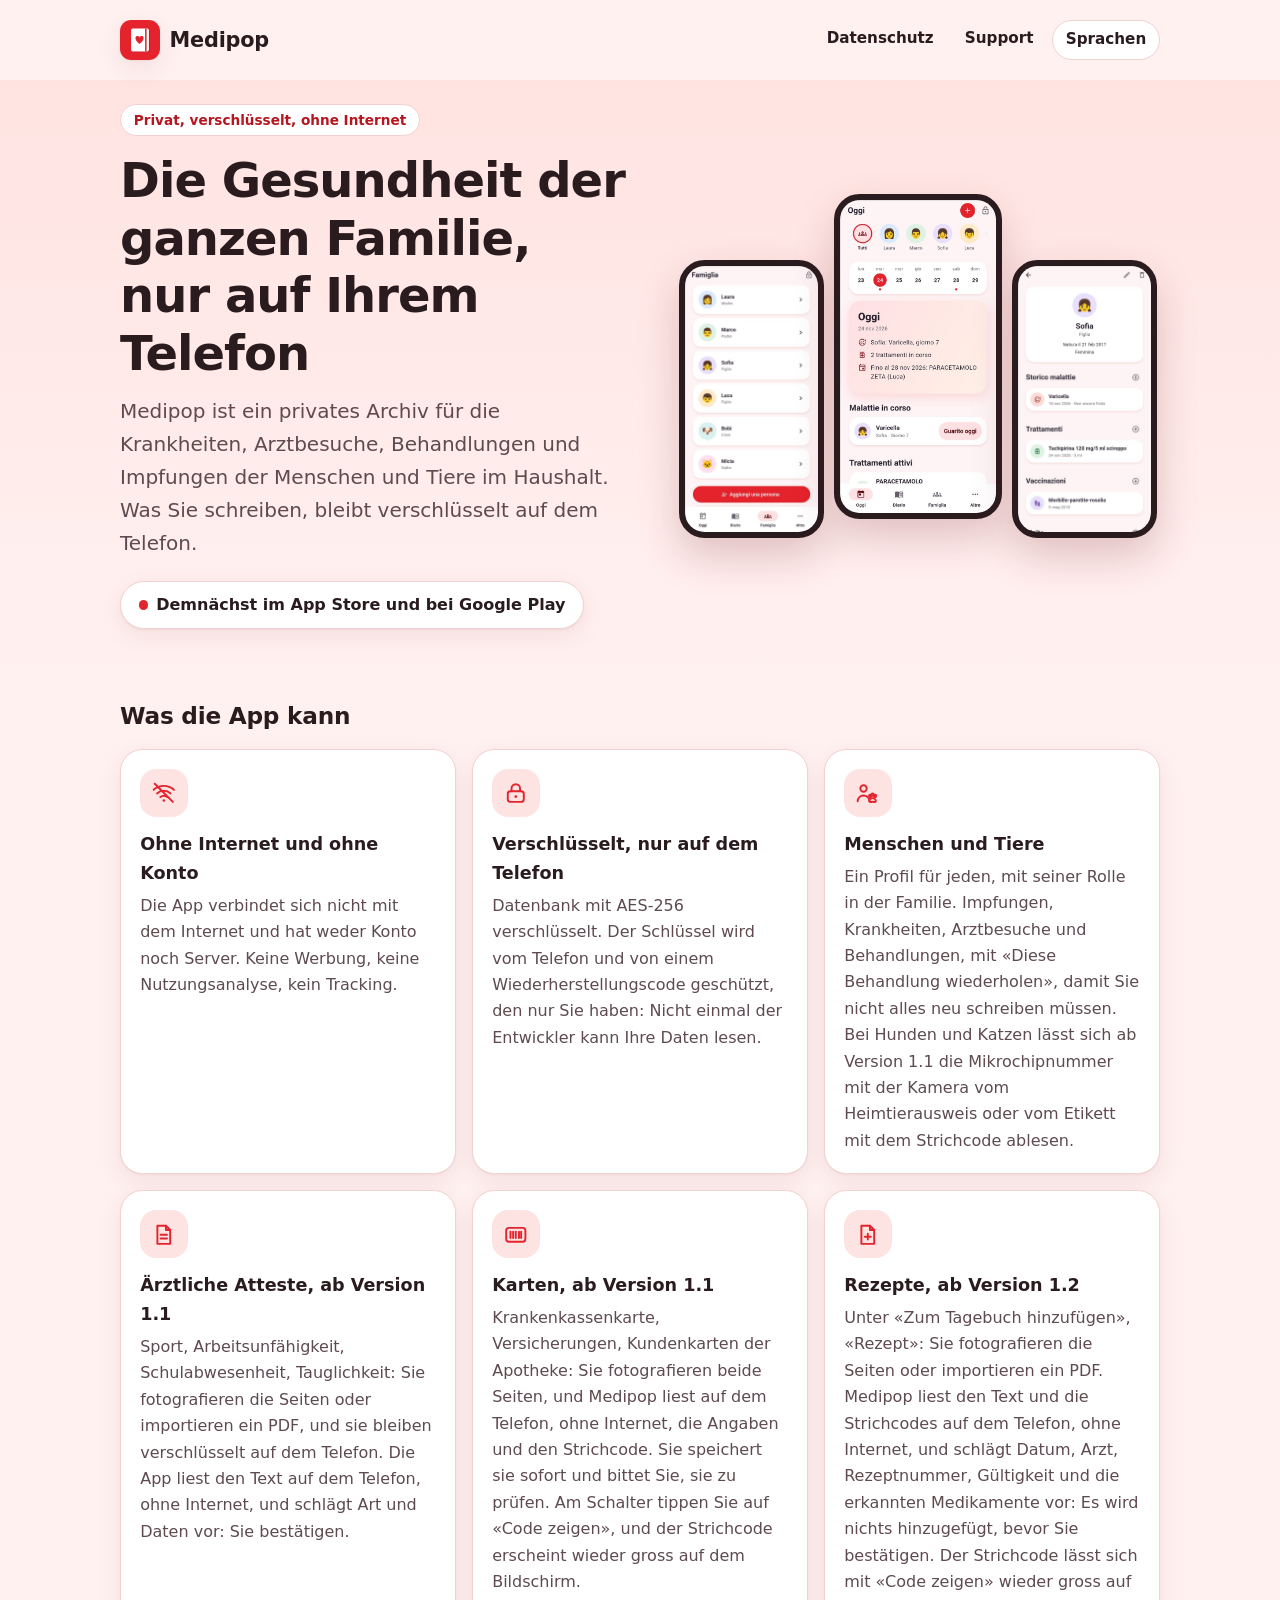
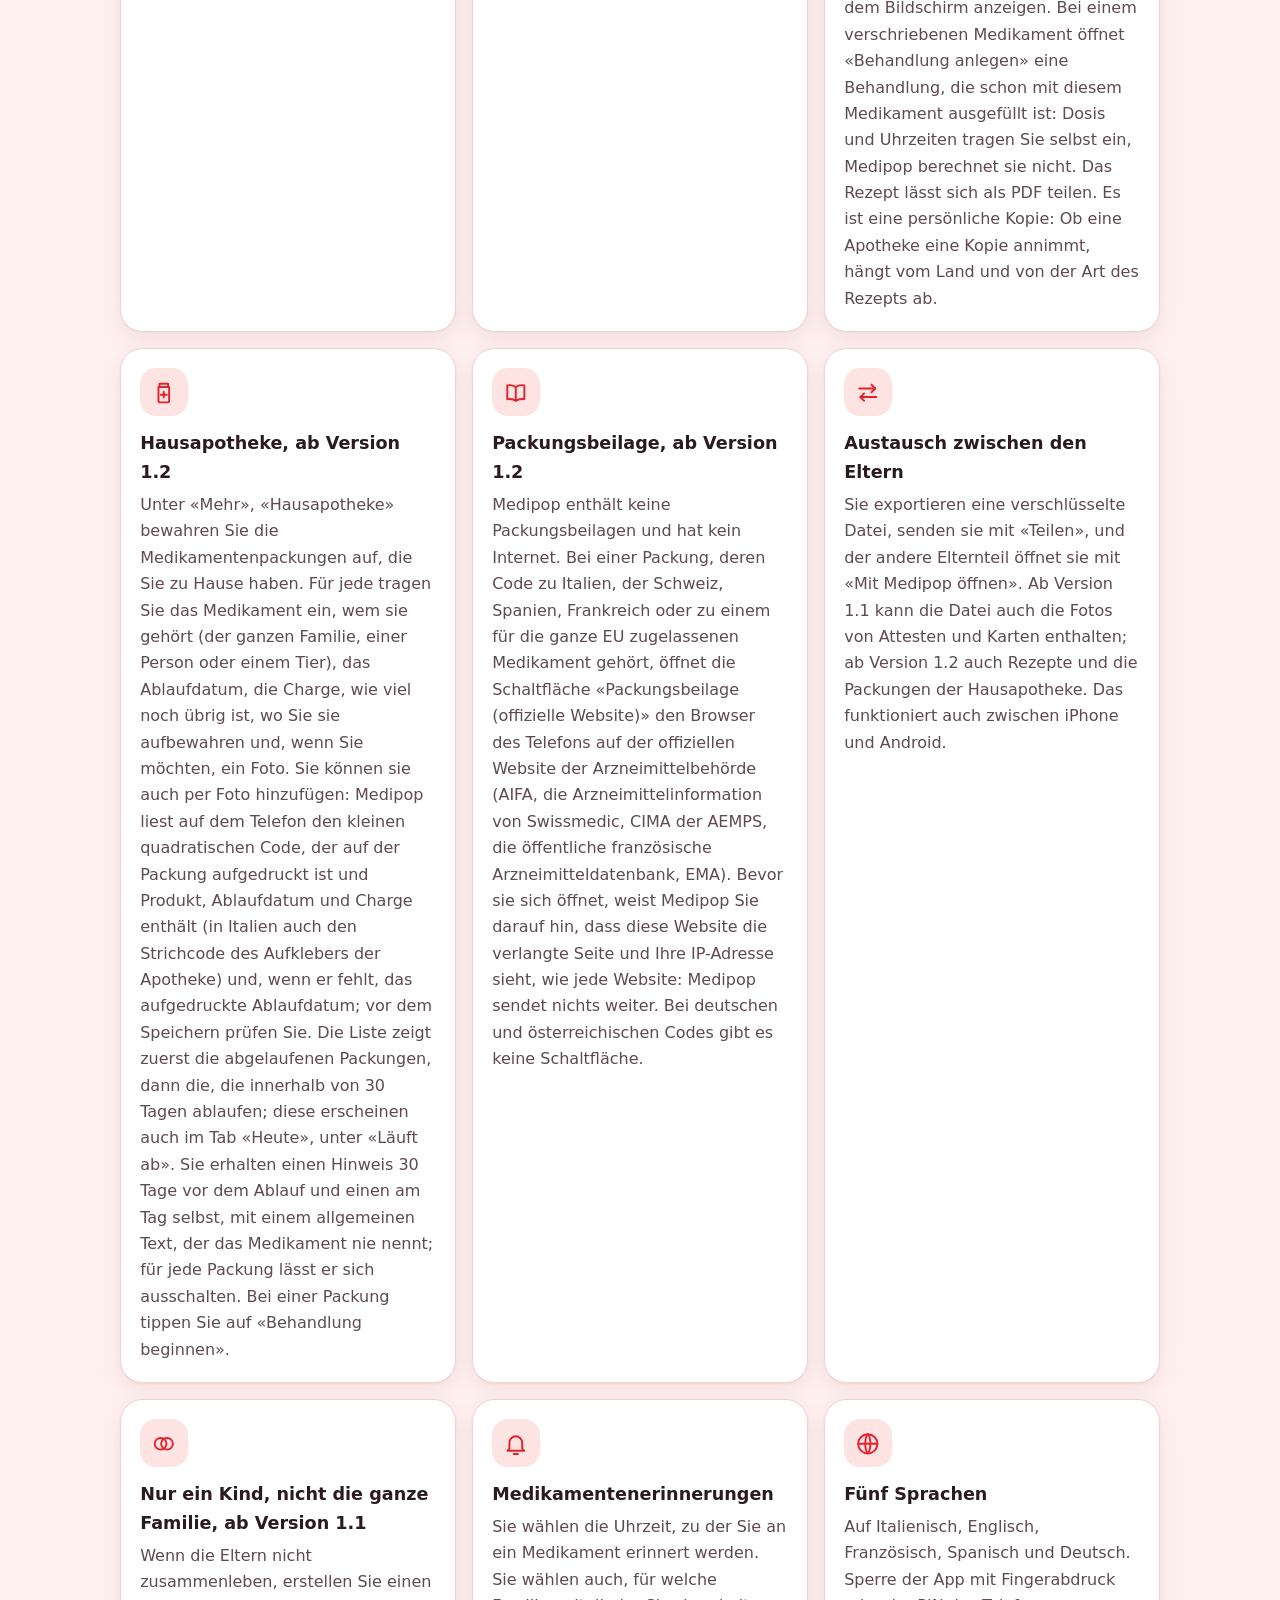
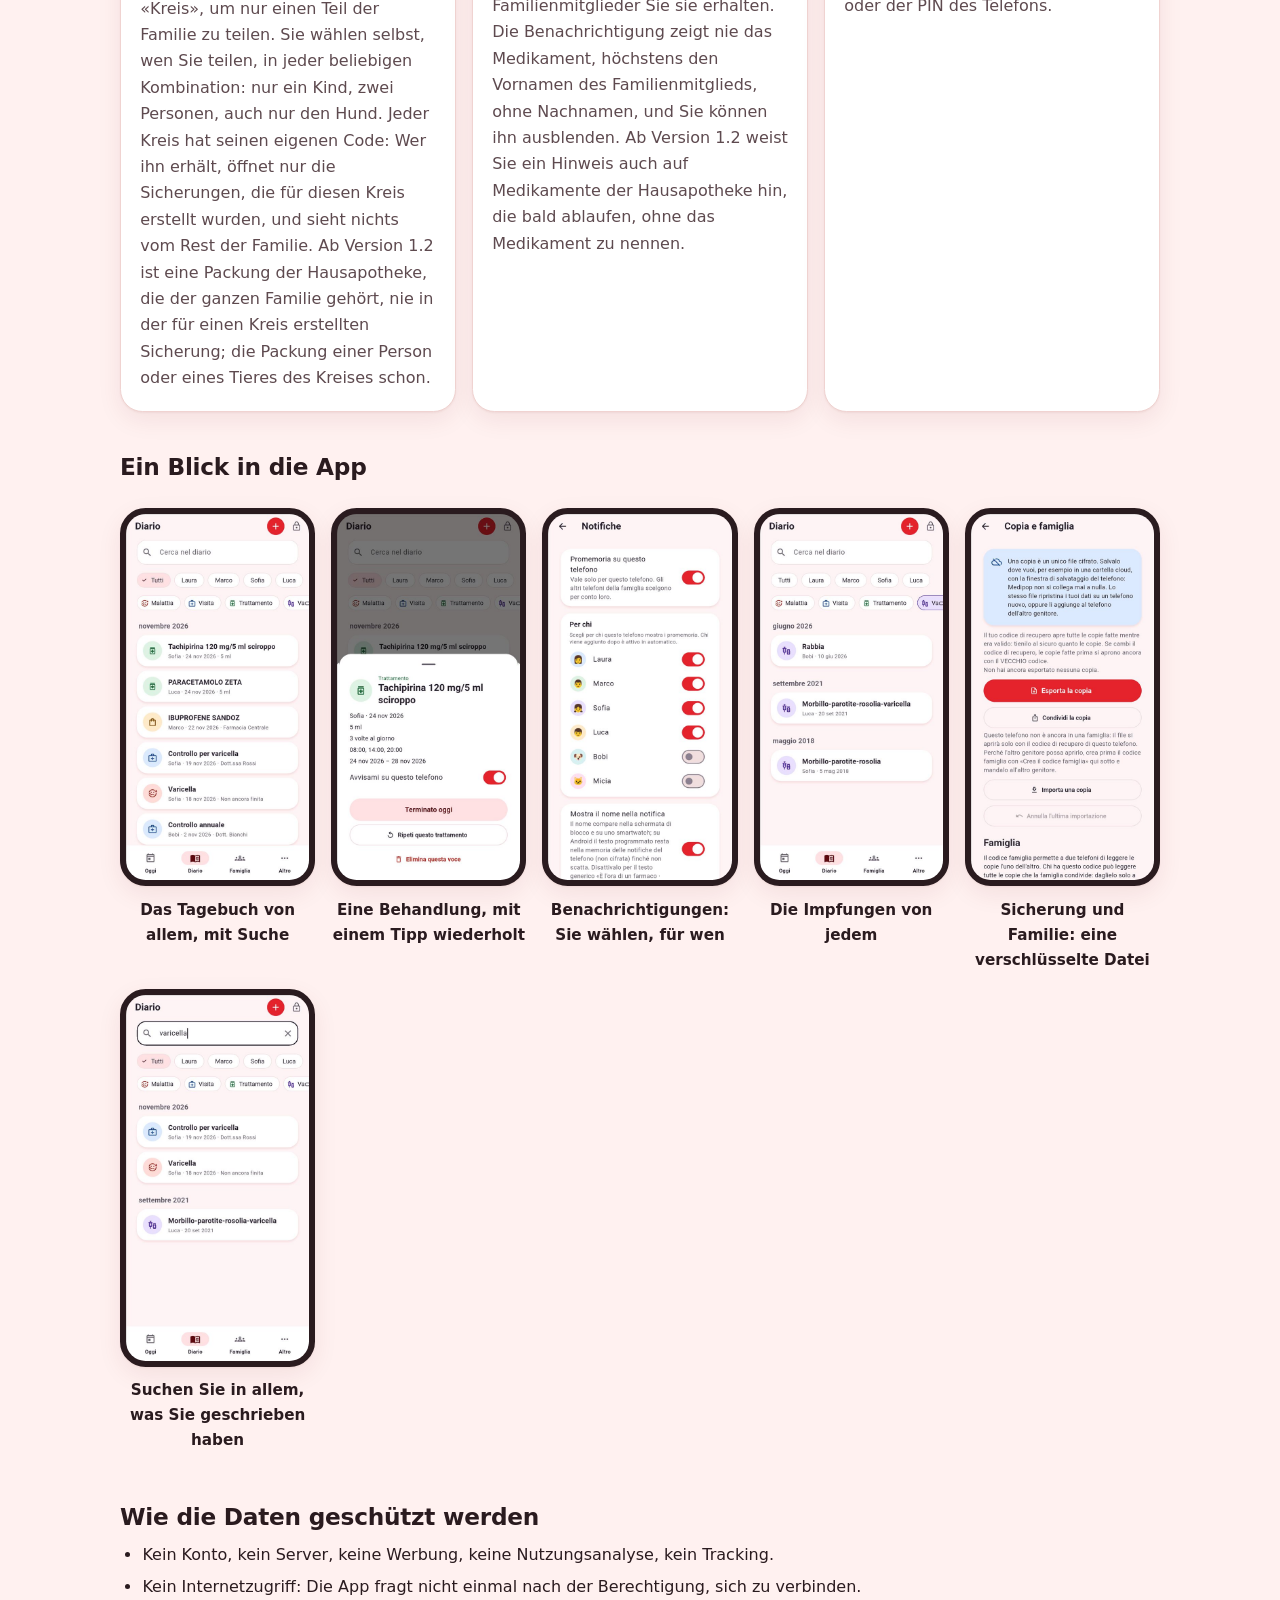
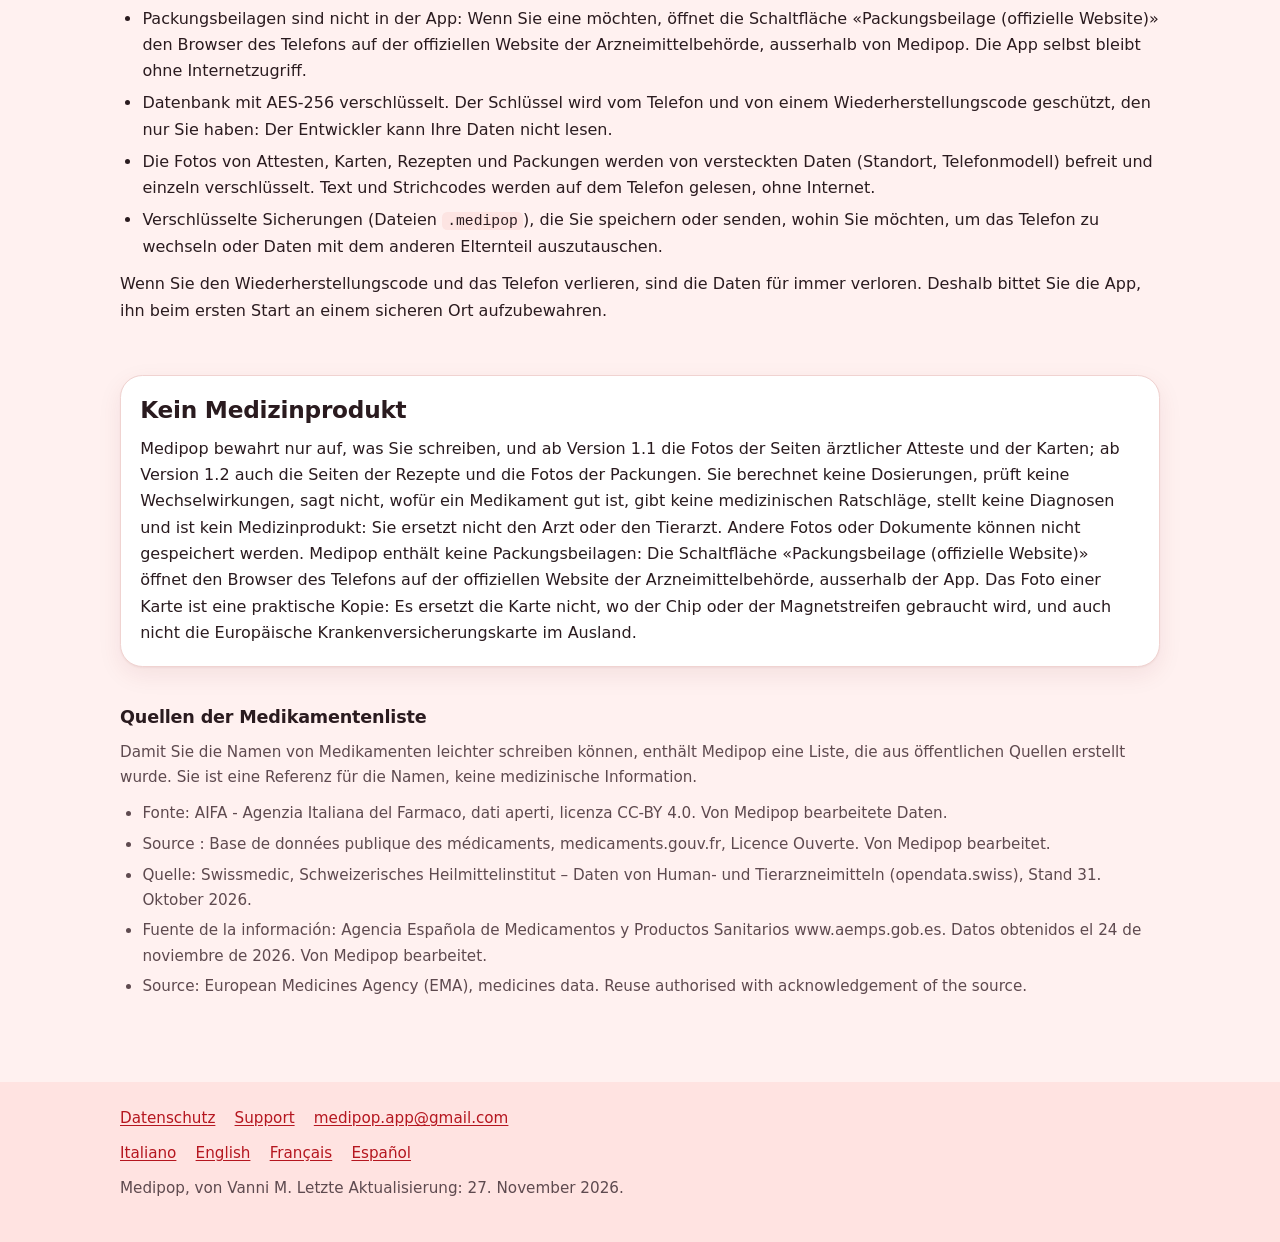
==== commit fb56c002: "Sito 1.2: le parole dell'app («expiration», «Ablaufdatum») e i nomi delle sezioni tra virgolette Co-" ====
--- a/de/index.html
+++ b/de/index.html
@@ -85,7 +85,7 @@
       <li>
         <span class="ico"><svg viewBox="0 0 24 24" aria-hidden="true" focusable="false"><path d="M8 3.500h8v3H8z"/><path d="M7 6.500h10v13a1.500 1.500 0 0 1-1.500 1.500h-7A1.500 1.500 0 0 1 7 19.500z"/><path d="M12 11v5.500"/><path d="M9.200 13.800h5.600"/></svg></span>
         <h3>Hausapotheke, ab Version 1.2</h3>
-        <p>Unter «Mehr», «Hausapotheke» bewahren Sie die Medikamentenpackungen auf, die Sie zu Hause haben. Für jede tragen Sie das Medikament ein, wem sie gehört (der ganzen Familie, einer Person oder einem Tier), das Verfallsdatum, die Charge, wie viel noch übrig ist, wo Sie sie aufbewahren und, wenn Sie möchten, ein Foto. Sie können sie auch per Foto hinzufügen: Medipop liest auf dem Telefon den kleinen quadratischen Code, der auf der Packung aufgedruckt ist und Produkt, Verfallsdatum und Charge enthält (in Italien auch den Strichcode des Aufklebers der Apotheke) und, wenn er fehlt, das aufgedruckte Verfallsdatum; vor dem Speichern prüfen Sie. Die Liste zeigt zuerst die abgelaufenen Packungen, dann die, die innerhalb von 30 Tagen ablaufen; diese erscheinen auch im Tab «Heute», im Bereich der bald ablaufenden Packungen. Sie erhalten einen Hinweis 30 Tage vor dem Verfall und einen am Tag selbst, mit einem allgemeinen Text, der das Medikament nie nennt; für jede Packung lässt er sich ausschalten. Bei einer Packung tippen Sie auf «Behandlung beginnen».</p>
+        <p>Unter «Mehr», «Hausapotheke» bewahren Sie die Medikamentenpackungen auf, die Sie zu Hause haben. Für jede tragen Sie das Medikament ein, wem sie gehört (der ganzen Familie, einer Person oder einem Tier), das Ablaufdatum, die Charge, wie viel noch übrig ist, wo Sie sie aufbewahren und, wenn Sie möchten, ein Foto. Sie können sie auch per Foto hinzufügen: Medipop liest auf dem Telefon den kleinen quadratischen Code, der auf der Packung aufgedruckt ist und Produkt, Ablaufdatum und Charge enthält (in Italien auch den Strichcode des Aufklebers der Apotheke) und, wenn er fehlt, das aufgedruckte Ablaufdatum; vor dem Speichern prüfen Sie. Die Liste zeigt zuerst die abgelaufenen Packungen, dann die, die innerhalb von 30 Tagen ablaufen; diese erscheinen auch im Tab «Heute», unter «Läuft ab». Sie erhalten einen Hinweis 30 Tage vor dem Ablauf und einen am Tag selbst, mit einem allgemeinen Text, der das Medikament nie nennt; für jede Packung lässt er sich ausschalten. Bei einer Packung tippen Sie auf «Behandlung beginnen».</p>
       </li>
       <li>
         <span class="ico"><svg viewBox="0 0 24 24" aria-hidden="true" focusable="false"><path d="M12 6.500C10 5 7 4.500 4 5v13c3-.5 6 0 8 1.500 2-1.500 5-2 8-1.500V5c-3-.5-6 0-8 1.500z"/><path d="M12 6.500v13"/></svg></span>
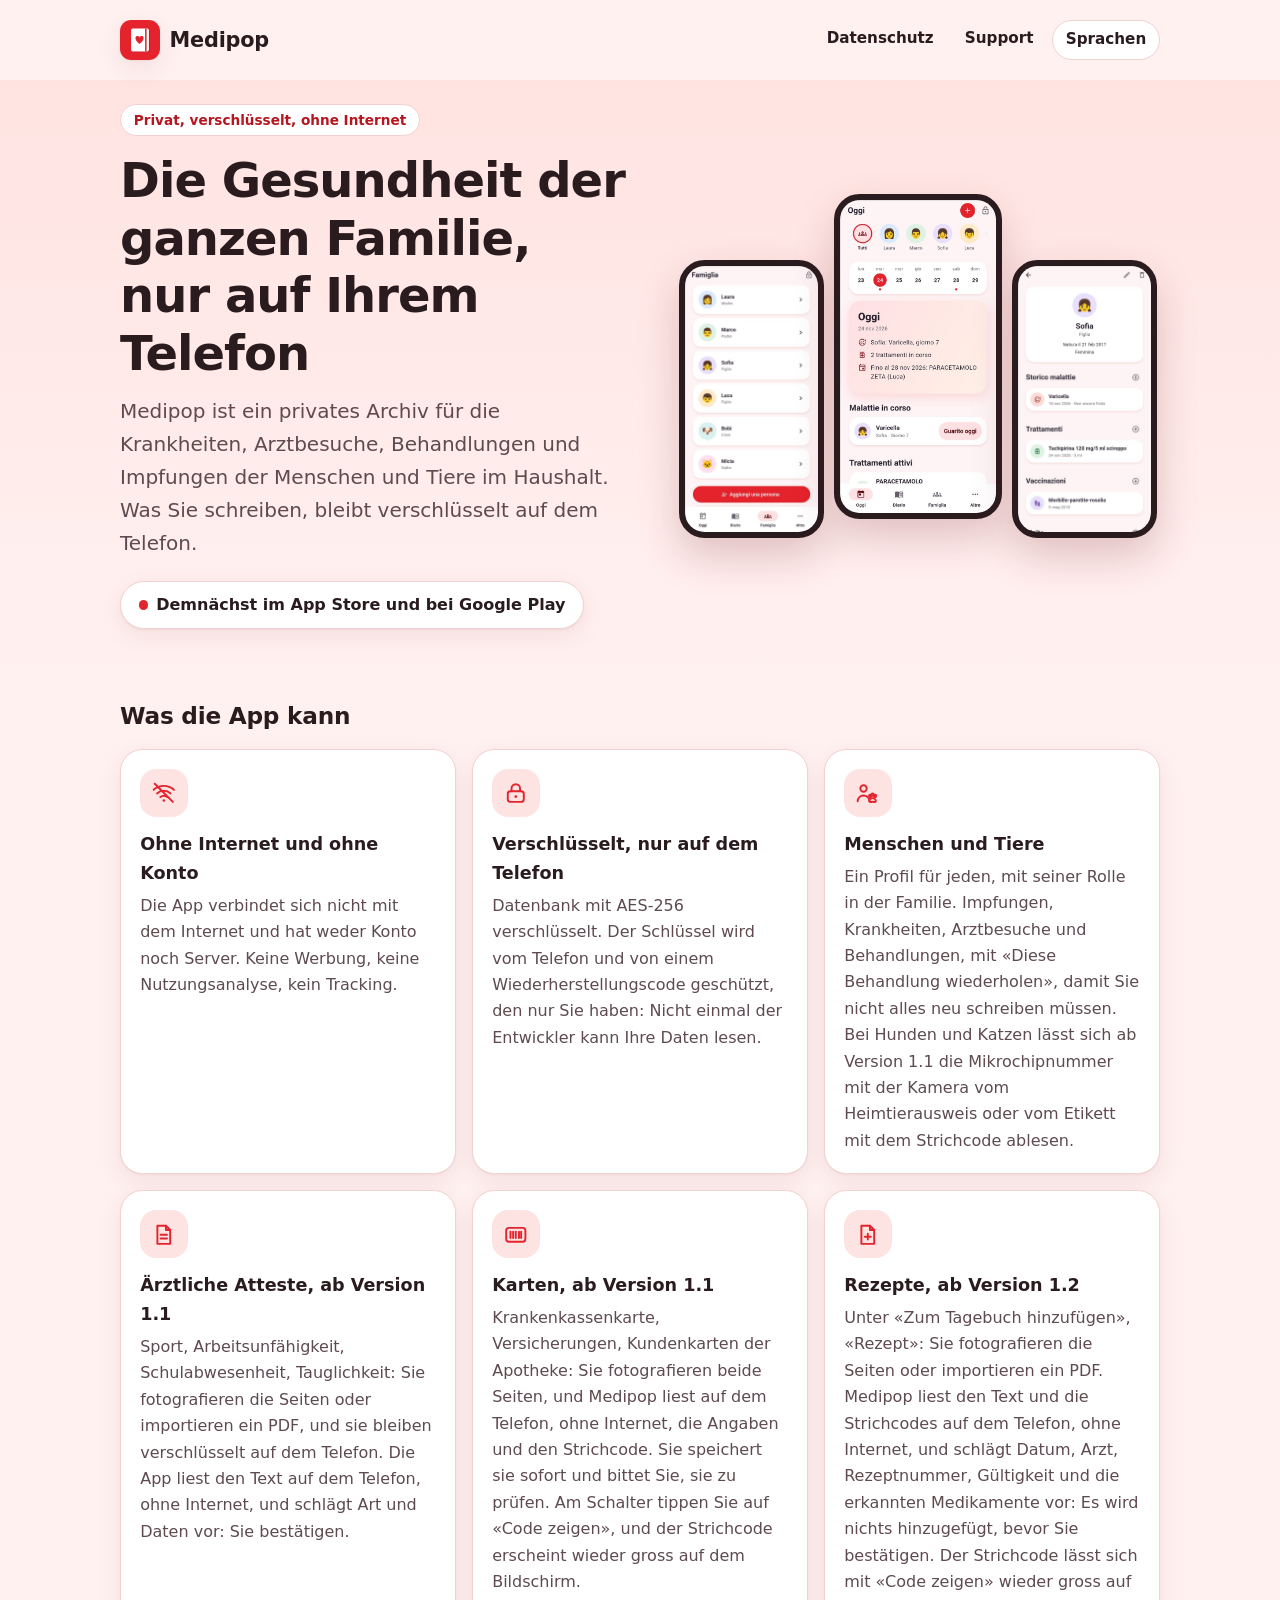
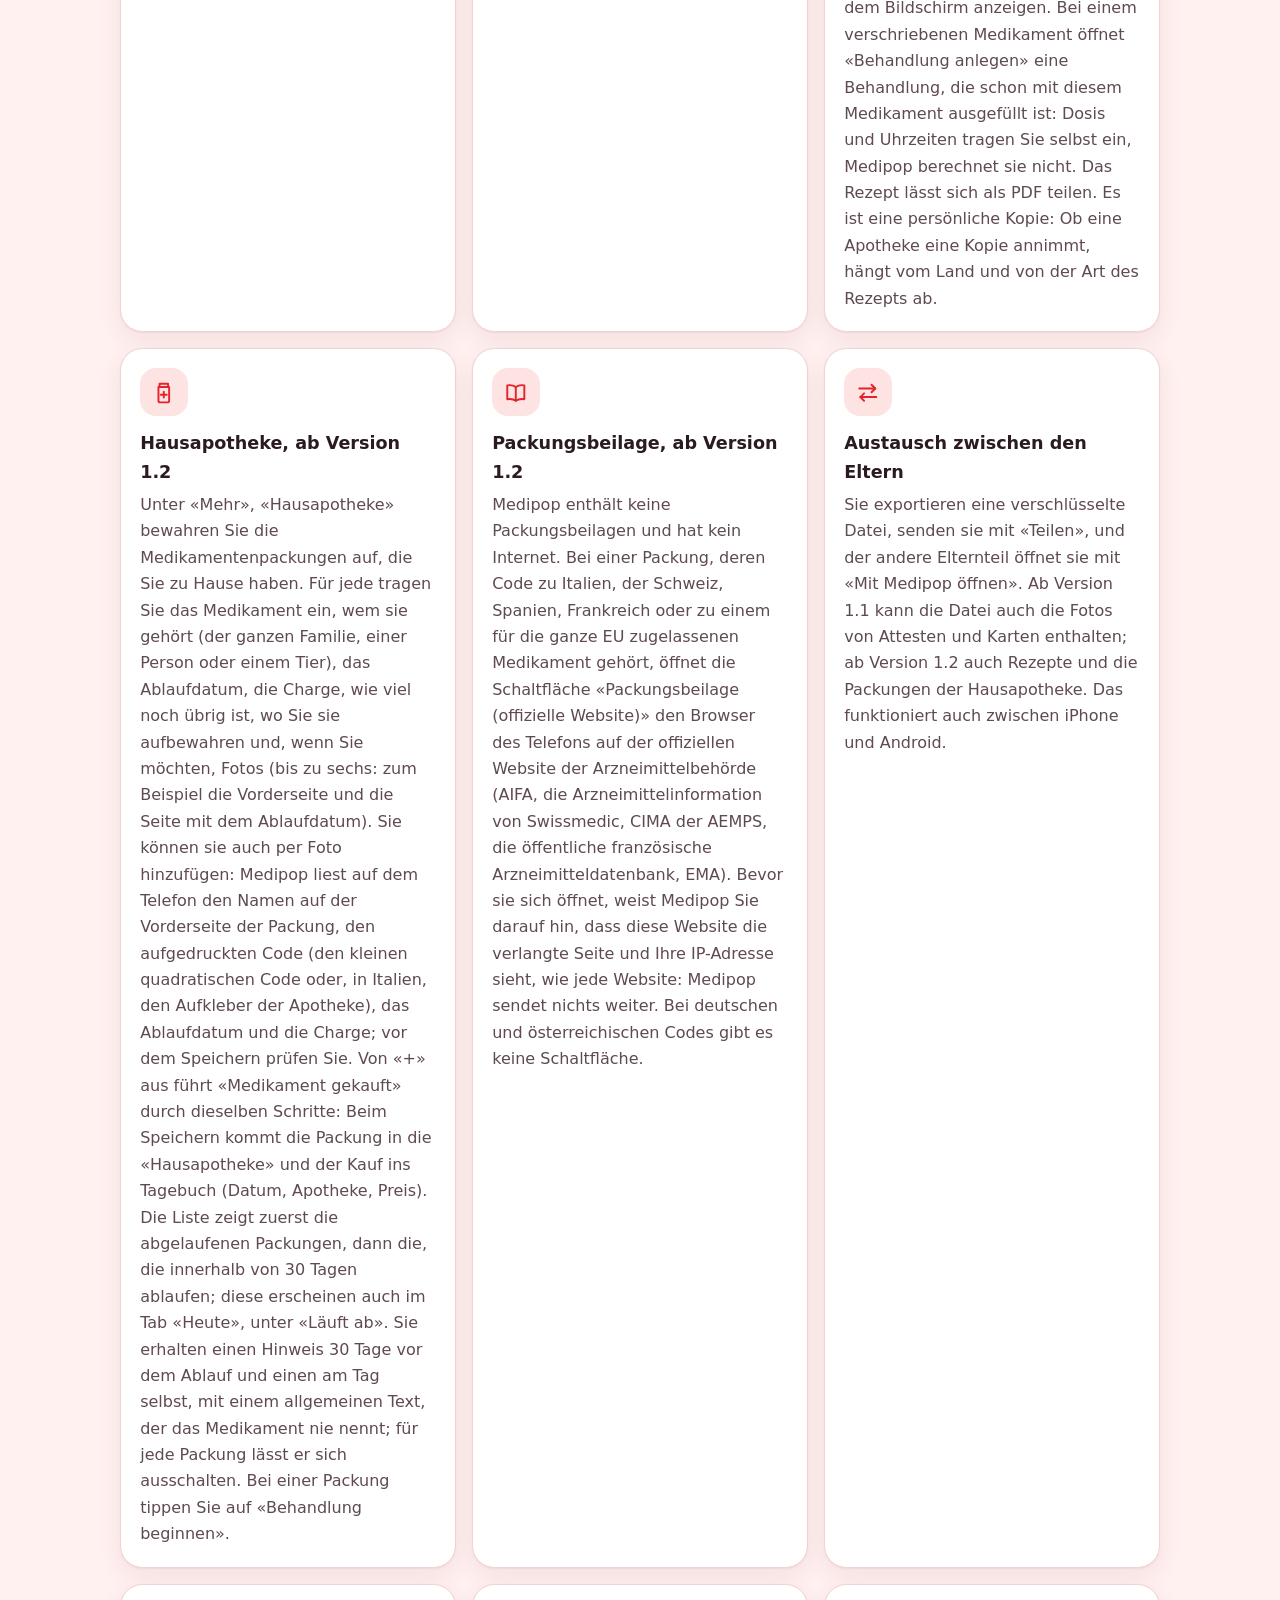
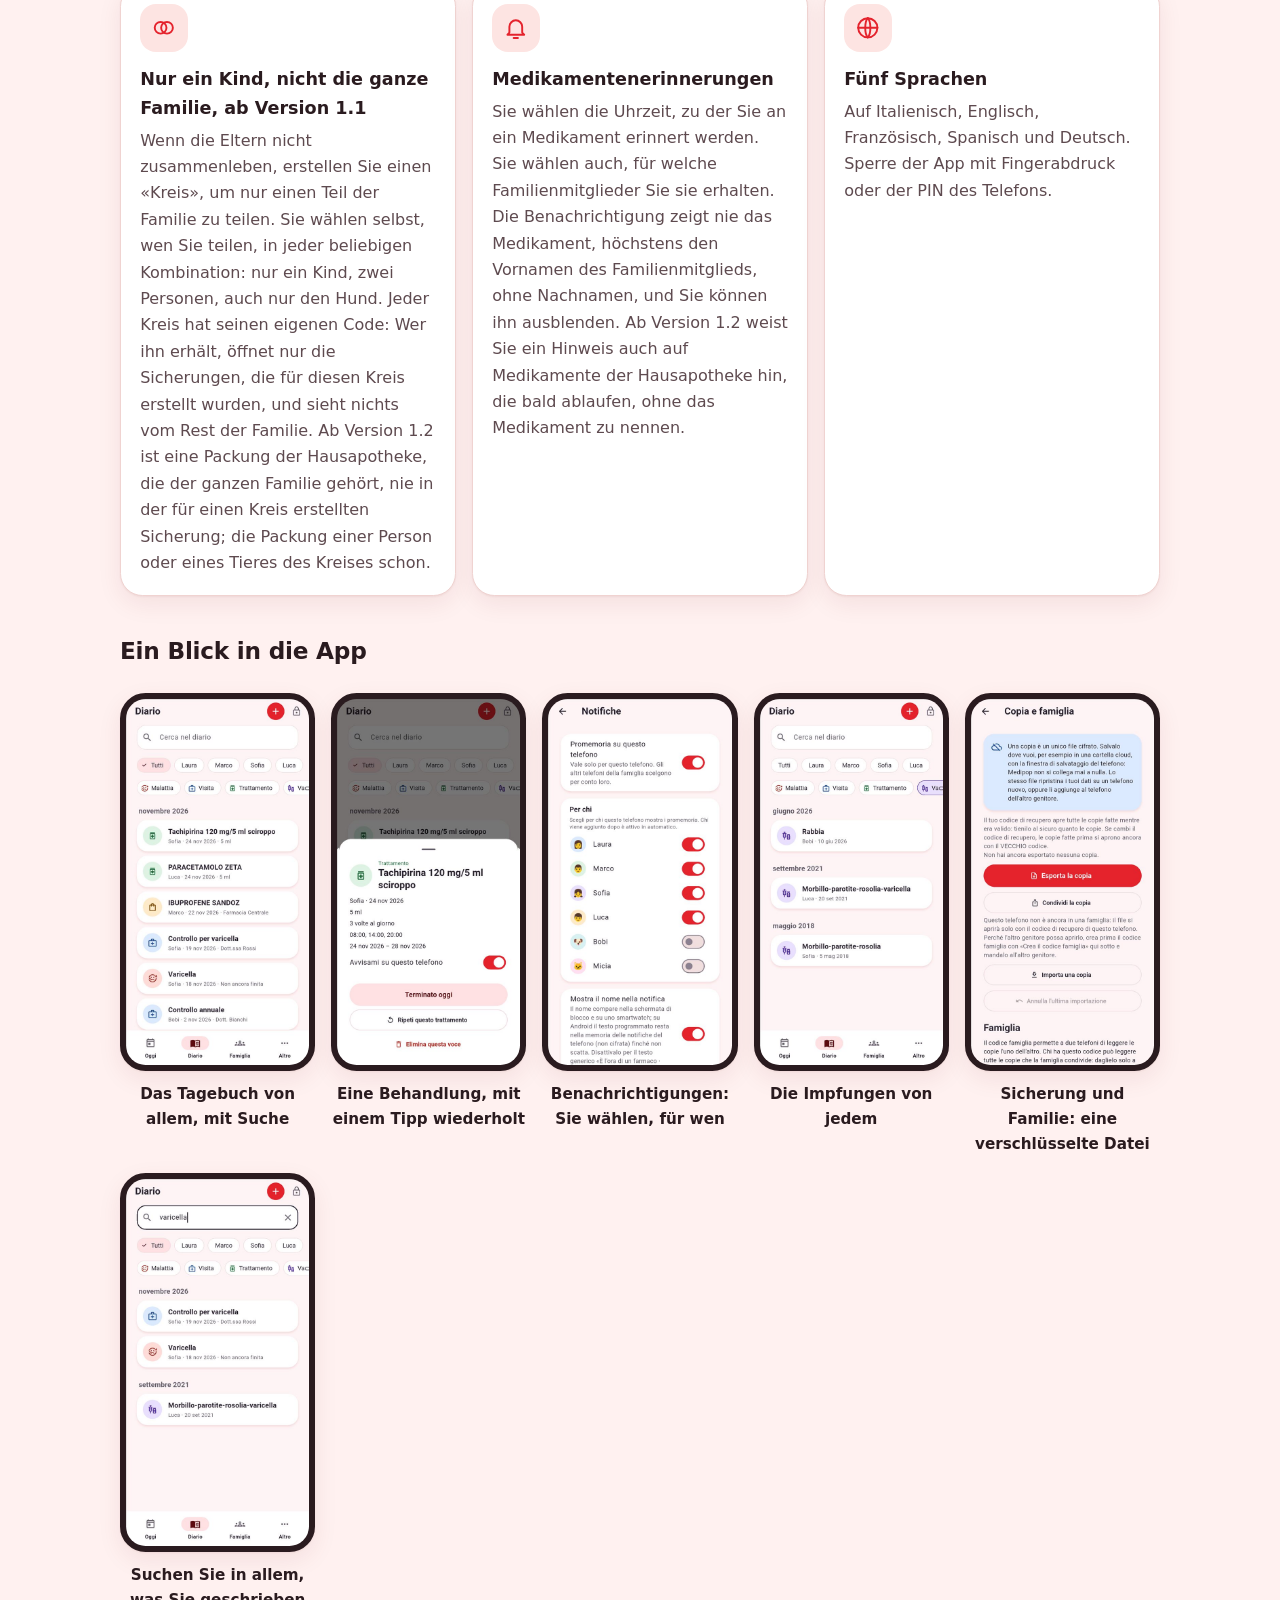
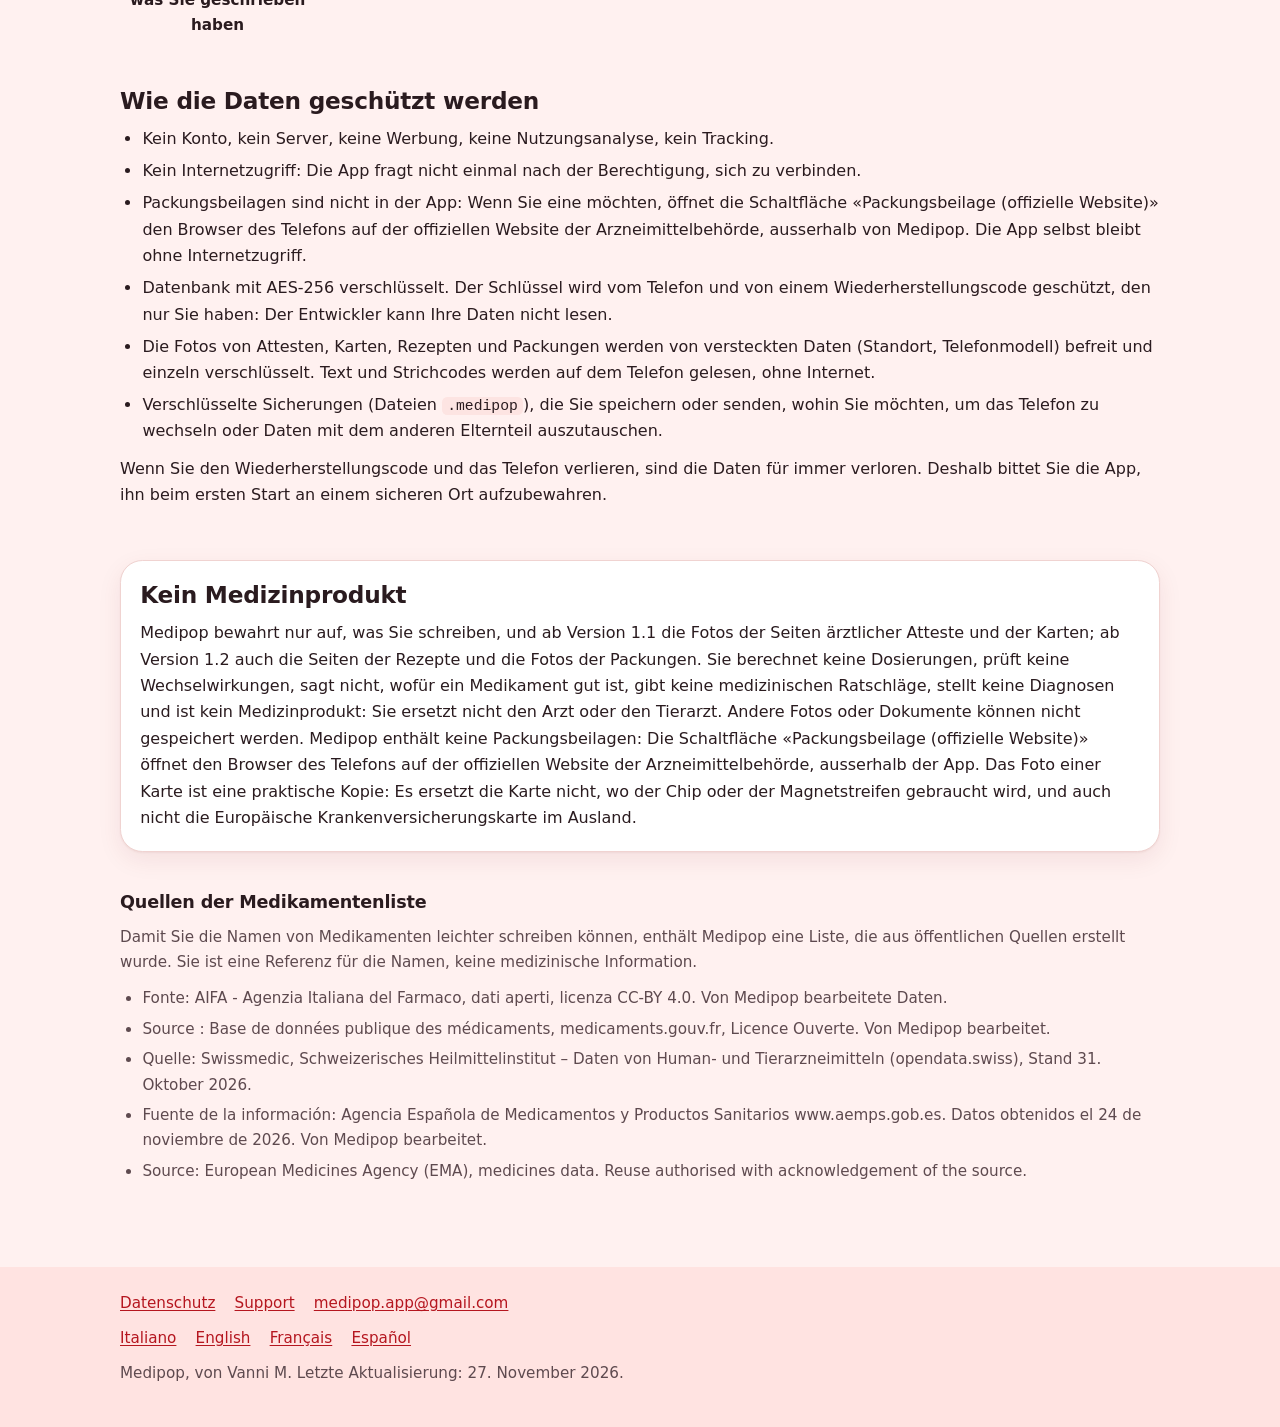
==== commit 3116b3bb: "Sito: confezioni con più foto, «Farmaco acquistato» come la farmacia di casa, persona proposta dal n" ====
--- a/de/index.html
+++ b/de/index.html
@@ -85,7 +85,7 @@
       <li>
         <span class="ico"><svg viewBox="0 0 24 24" aria-hidden="true" focusable="false"><path d="M8 3.500h8v3H8z"/><path d="M7 6.500h10v13a1.500 1.500 0 0 1-1.500 1.500h-7A1.500 1.500 0 0 1 7 19.500z"/><path d="M12 11v5.500"/><path d="M9.200 13.800h5.600"/></svg></span>
         <h3>Hausapotheke, ab Version 1.2</h3>
-        <p>Unter «Mehr», «Hausapotheke» bewahren Sie die Medikamentenpackungen auf, die Sie zu Hause haben. Für jede tragen Sie das Medikament ein, wem sie gehört (der ganzen Familie, einer Person oder einem Tier), das Ablaufdatum, die Charge, wie viel noch übrig ist, wo Sie sie aufbewahren und, wenn Sie möchten, ein Foto. Sie können sie auch per Foto hinzufügen: Medipop liest auf dem Telefon den kleinen quadratischen Code, der auf der Packung aufgedruckt ist und Produkt, Ablaufdatum und Charge enthält (in Italien auch den Strichcode des Aufklebers der Apotheke) und, wenn er fehlt, das aufgedruckte Ablaufdatum; vor dem Speichern prüfen Sie. Die Liste zeigt zuerst die abgelaufenen Packungen, dann die, die innerhalb von 30 Tagen ablaufen; diese erscheinen auch im Tab «Heute», unter «Läuft ab». Sie erhalten einen Hinweis 30 Tage vor dem Ablauf und einen am Tag selbst, mit einem allgemeinen Text, der das Medikament nie nennt; für jede Packung lässt er sich ausschalten. Bei einer Packung tippen Sie auf «Behandlung beginnen».</p>
+        <p>Unter «Mehr», «Hausapotheke» bewahren Sie die Medikamentenpackungen auf, die Sie zu Hause haben. Für jede tragen Sie das Medikament ein, wem sie gehört (der ganzen Familie, einer Person oder einem Tier), das Ablaufdatum, die Charge, wie viel noch übrig ist, wo Sie sie aufbewahren und, wenn Sie möchten, Fotos (bis zu sechs: zum Beispiel die Vorderseite und die Seite mit dem Ablaufdatum). Sie können sie auch per Foto hinzufügen: Medipop liest auf dem Telefon den Namen auf der Vorderseite der Packung, den aufgedruckten Code (den kleinen quadratischen Code oder, in Italien, den Aufkleber der Apotheke), das Ablaufdatum und die Charge; vor dem Speichern prüfen Sie. Von «+» aus führt «Medikament gekauft» durch dieselben Schritte: Beim Speichern kommt die Packung in die «Hausapotheke» und der Kauf ins Tagebuch (Datum, Apotheke, Preis). Die Liste zeigt zuerst die abgelaufenen Packungen, dann die, die innerhalb von 30 Tagen ablaufen; diese erscheinen auch im Tab «Heute», unter «Läuft ab». Sie erhalten einen Hinweis 30 Tage vor dem Ablauf und einen am Tag selbst, mit einem allgemeinen Text, der das Medikament nie nennt; für jede Packung lässt er sich ausschalten. Bei einer Packung tippen Sie auf «Behandlung beginnen».</p>
       </li>
       <li>
         <span class="ico"><svg viewBox="0 0 24 24" aria-hidden="true" focusable="false"><path d="M12 6.500C10 5 7 4.500 4 5v13c3-.5 6 0 8 1.500 2-1.500 5-2 8-1.500V5c-3-.5-6 0-8 1.500z"/><path d="M12 6.500v13"/></svg></span>
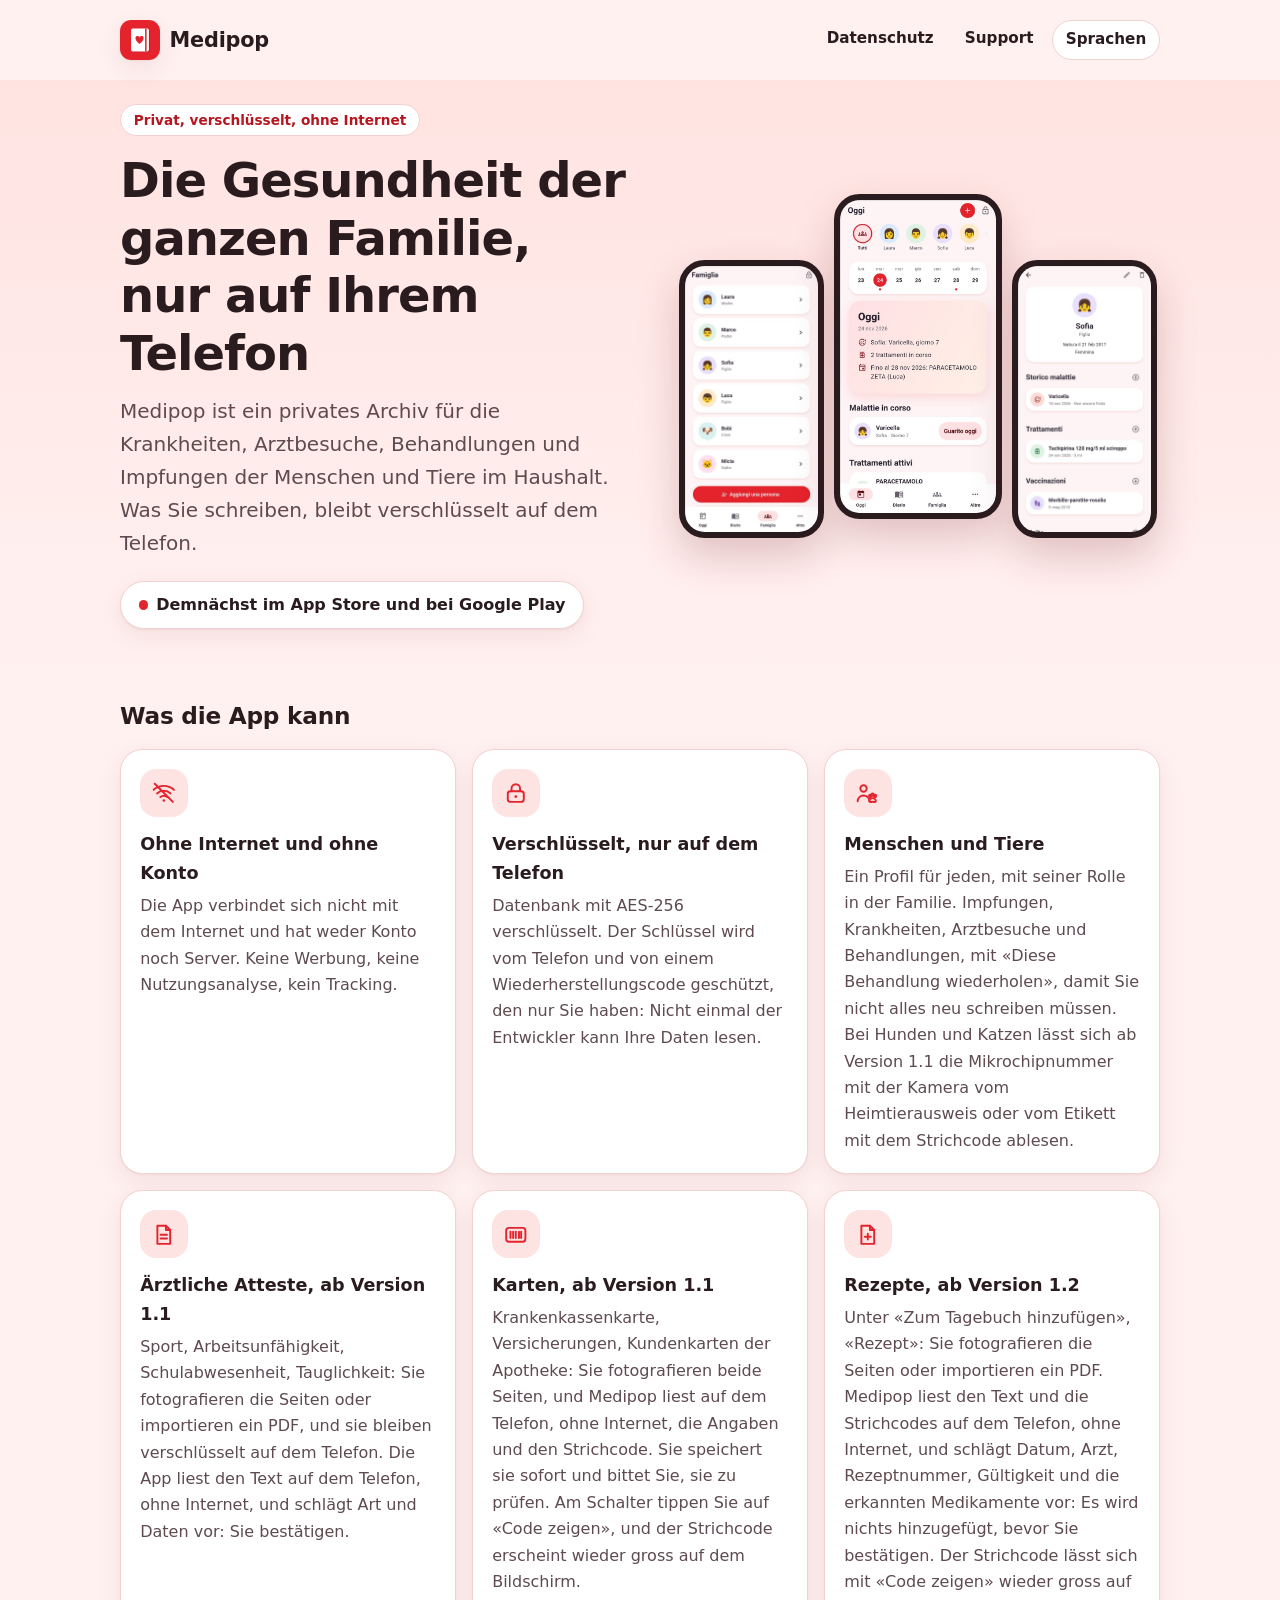
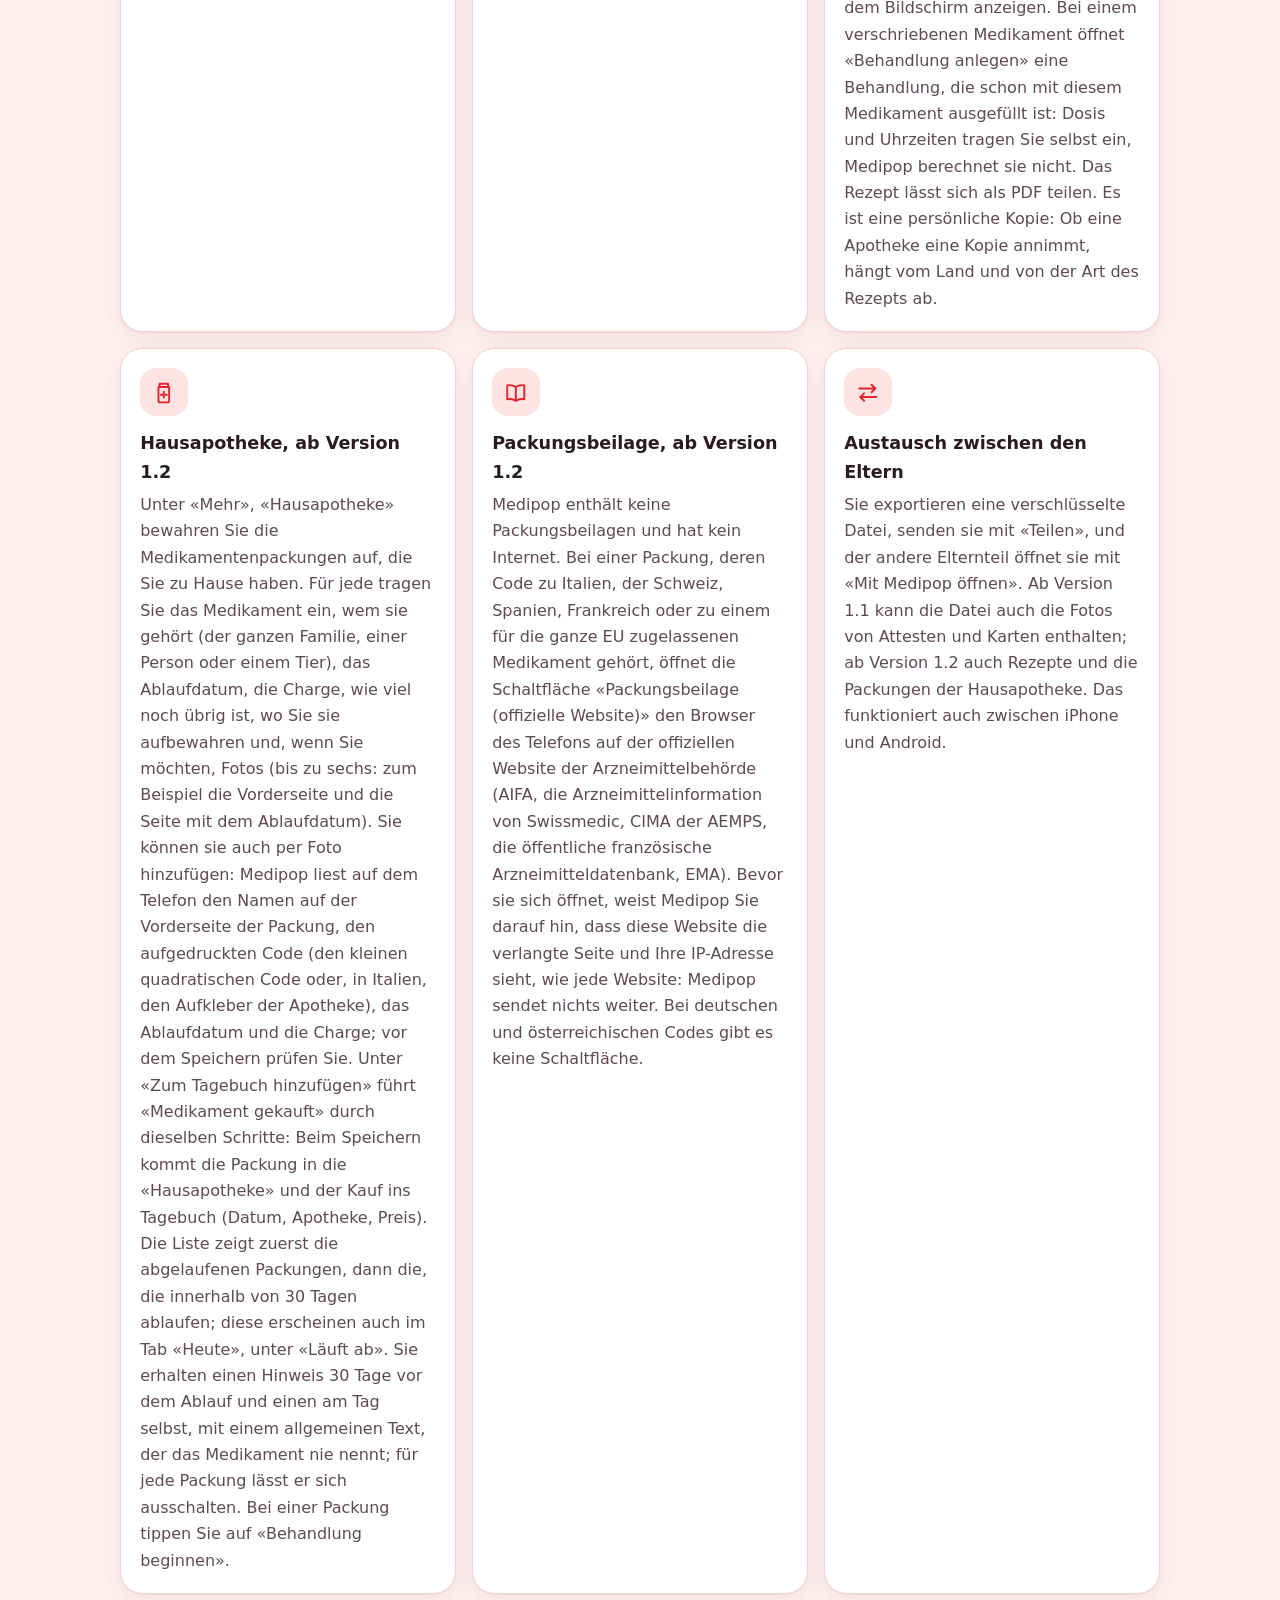
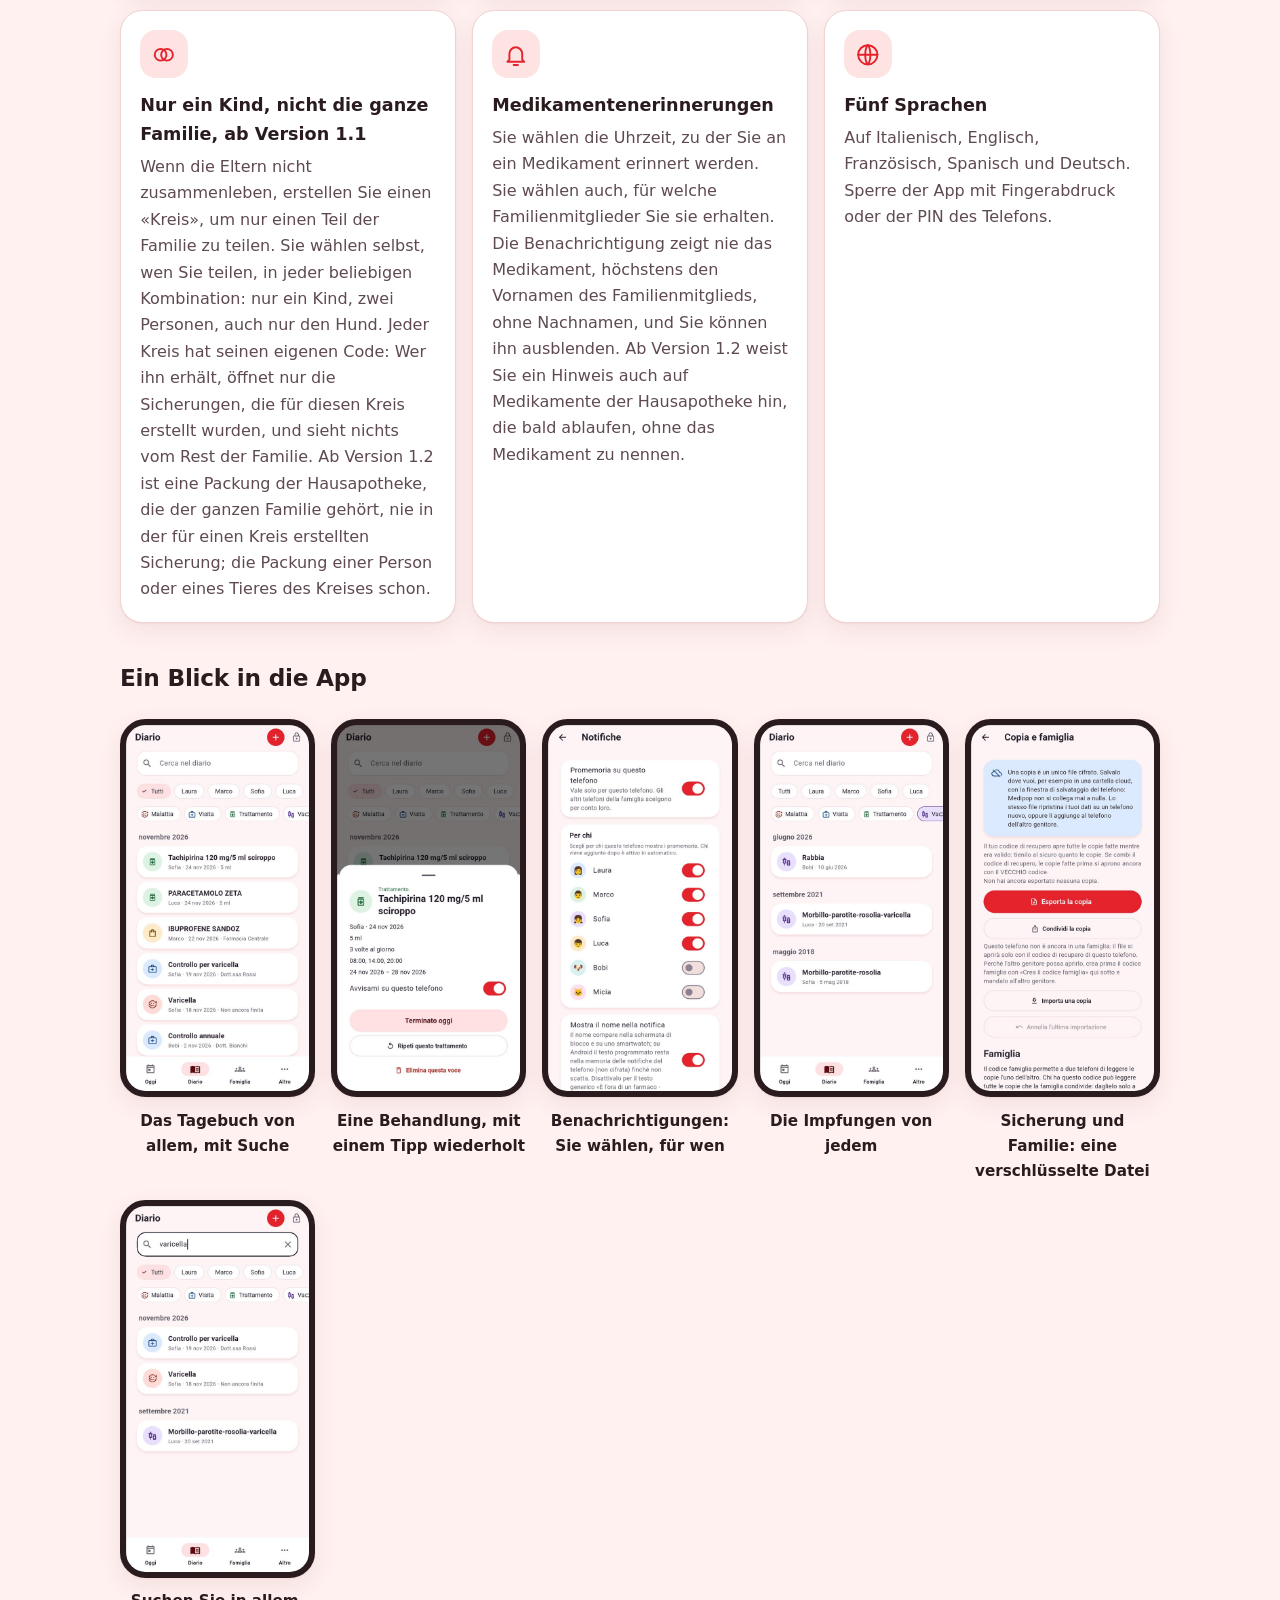
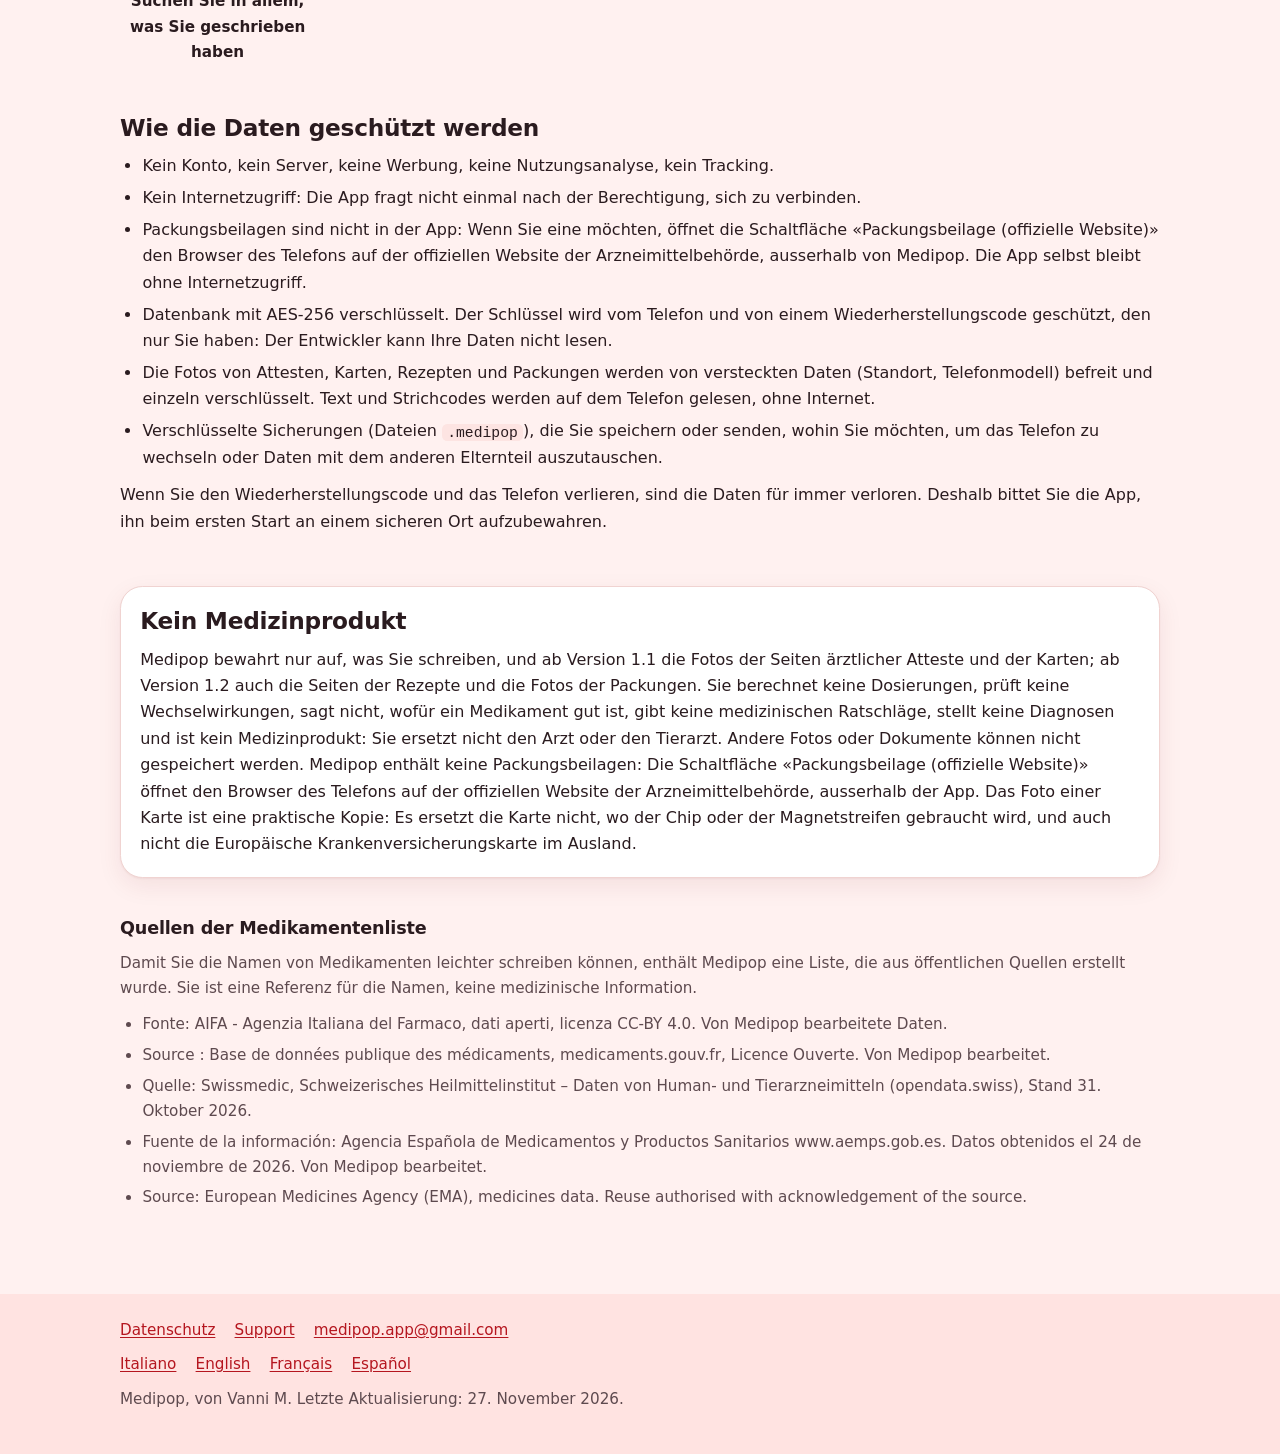
==== commit 5dc47815: "Sito: il pulsante si chiama «Aggiungi al diario», come nel resto delle pagine Co-Authored-By: Claude" ====
--- a/de/index.html
+++ b/de/index.html
@@ -85,7 +85,7 @@
       <li>
         <span class="ico"><svg viewBox="0 0 24 24" aria-hidden="true" focusable="false"><path d="M8 3.500h8v3H8z"/><path d="M7 6.500h10v13a1.500 1.500 0 0 1-1.500 1.500h-7A1.500 1.500 0 0 1 7 19.500z"/><path d="M12 11v5.500"/><path d="M9.200 13.800h5.600"/></svg></span>
         <h3>Hausapotheke, ab Version 1.2</h3>
-        <p>Unter «Mehr», «Hausapotheke» bewahren Sie die Medikamentenpackungen auf, die Sie zu Hause haben. Für jede tragen Sie das Medikament ein, wem sie gehört (der ganzen Familie, einer Person oder einem Tier), das Ablaufdatum, die Charge, wie viel noch übrig ist, wo Sie sie aufbewahren und, wenn Sie möchten, Fotos (bis zu sechs: zum Beispiel die Vorderseite und die Seite mit dem Ablaufdatum). Sie können sie auch per Foto hinzufügen: Medipop liest auf dem Telefon den Namen auf der Vorderseite der Packung, den aufgedruckten Code (den kleinen quadratischen Code oder, in Italien, den Aufkleber der Apotheke), das Ablaufdatum und die Charge; vor dem Speichern prüfen Sie. Von «+» aus führt «Medikament gekauft» durch dieselben Schritte: Beim Speichern kommt die Packung in die «Hausapotheke» und der Kauf ins Tagebuch (Datum, Apotheke, Preis). Die Liste zeigt zuerst die abgelaufenen Packungen, dann die, die innerhalb von 30 Tagen ablaufen; diese erscheinen auch im Tab «Heute», unter «Läuft ab». Sie erhalten einen Hinweis 30 Tage vor dem Ablauf und einen am Tag selbst, mit einem allgemeinen Text, der das Medikament nie nennt; für jede Packung lässt er sich ausschalten. Bei einer Packung tippen Sie auf «Behandlung beginnen».</p>
+        <p>Unter «Mehr», «Hausapotheke» bewahren Sie die Medikamentenpackungen auf, die Sie zu Hause haben. Für jede tragen Sie das Medikament ein, wem sie gehört (der ganzen Familie, einer Person oder einem Tier), das Ablaufdatum, die Charge, wie viel noch übrig ist, wo Sie sie aufbewahren und, wenn Sie möchten, Fotos (bis zu sechs: zum Beispiel die Vorderseite und die Seite mit dem Ablaufdatum). Sie können sie auch per Foto hinzufügen: Medipop liest auf dem Telefon den Namen auf der Vorderseite der Packung, den aufgedruckten Code (den kleinen quadratischen Code oder, in Italien, den Aufkleber der Apotheke), das Ablaufdatum und die Charge; vor dem Speichern prüfen Sie. Unter «Zum Tagebuch hinzufügen» führt «Medikament gekauft» durch dieselben Schritte: Beim Speichern kommt die Packung in die «Hausapotheke» und der Kauf ins Tagebuch (Datum, Apotheke, Preis). Die Liste zeigt zuerst die abgelaufenen Packungen, dann die, die innerhalb von 30 Tagen ablaufen; diese erscheinen auch im Tab «Heute», unter «Läuft ab». Sie erhalten einen Hinweis 30 Tage vor dem Ablauf und einen am Tag selbst, mit einem allgemeinen Text, der das Medikament nie nennt; für jede Packung lässt er sich ausschalten. Bei einer Packung tippen Sie auf «Behandlung beginnen».</p>
       </li>
       <li>
         <span class="ico"><svg viewBox="0 0 24 24" aria-hidden="true" focusable="false"><path d="M12 6.500C10 5 7 4.500 4 5v13c3-.5 6 0 8 1.500 2-1.500 5-2 8-1.500V5c-3-.5-6 0-8 1.500z"/><path d="M12 6.500v13"/></svg></span>
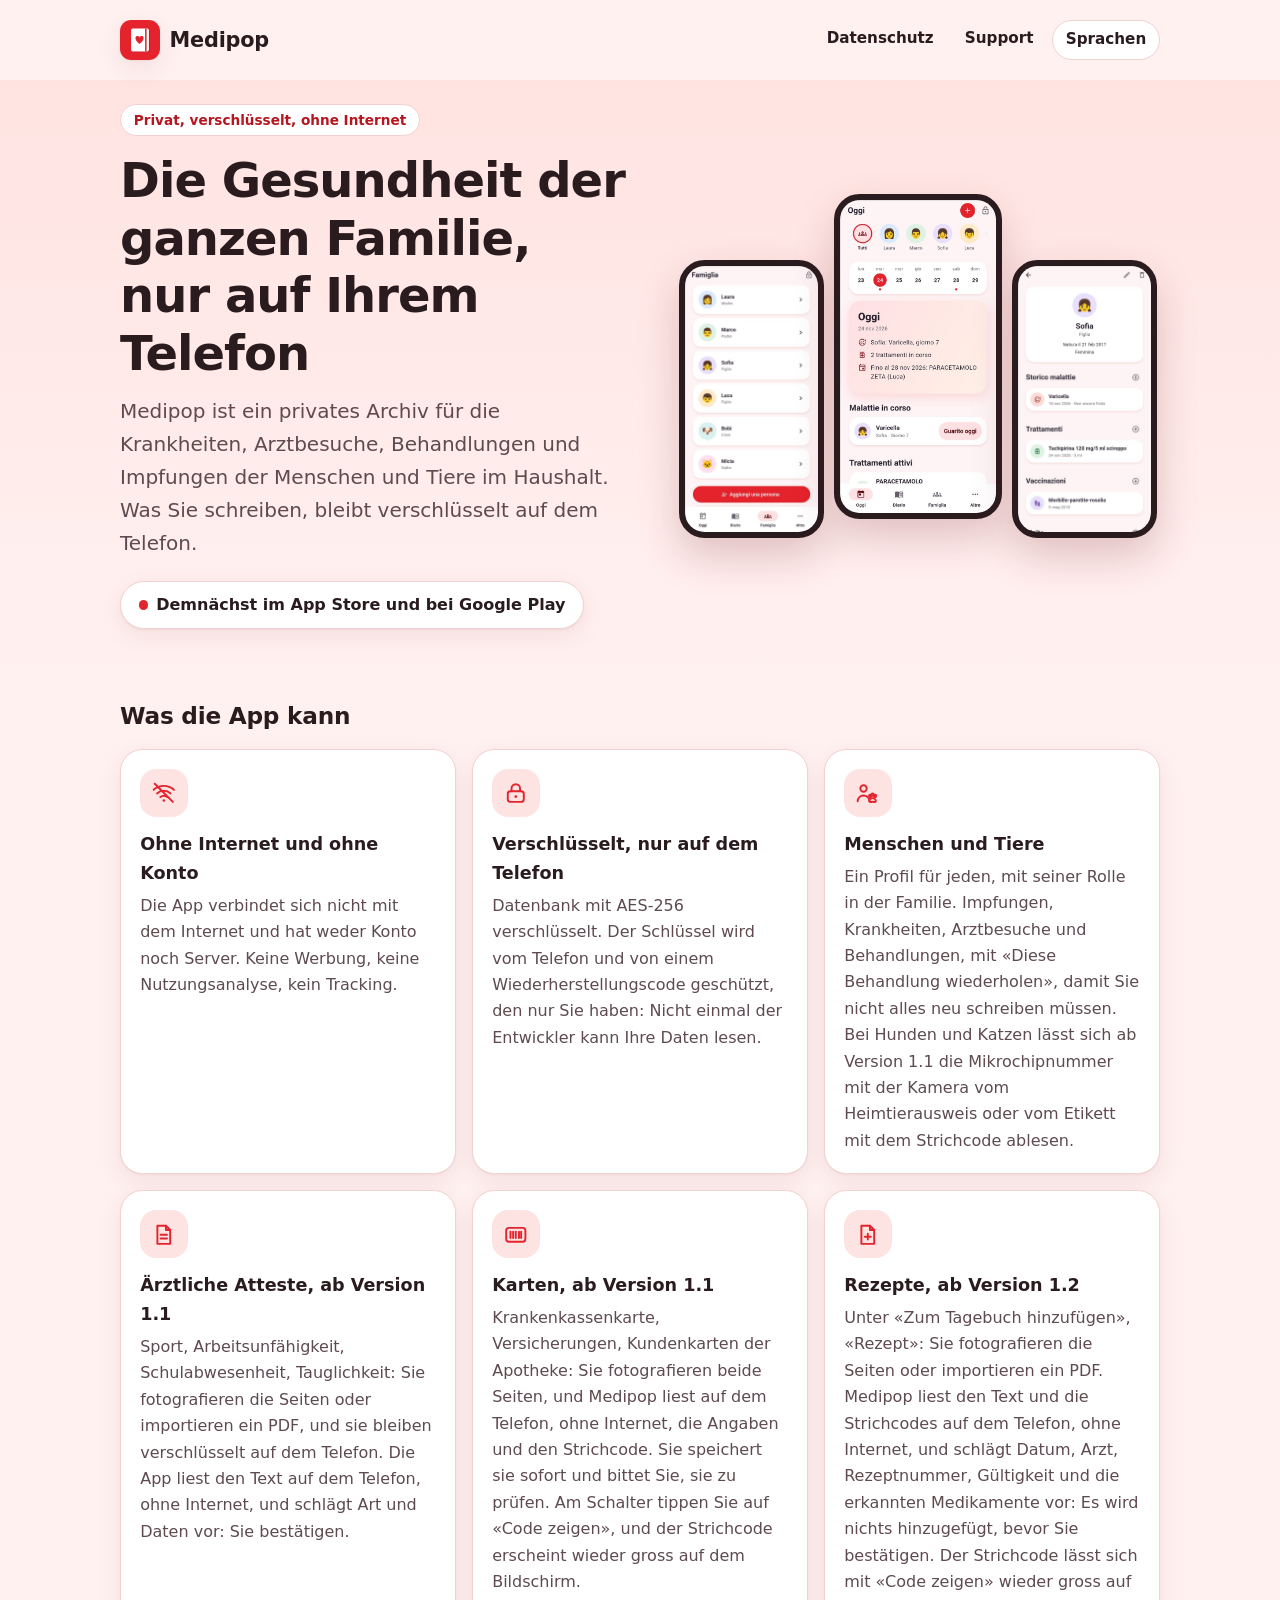
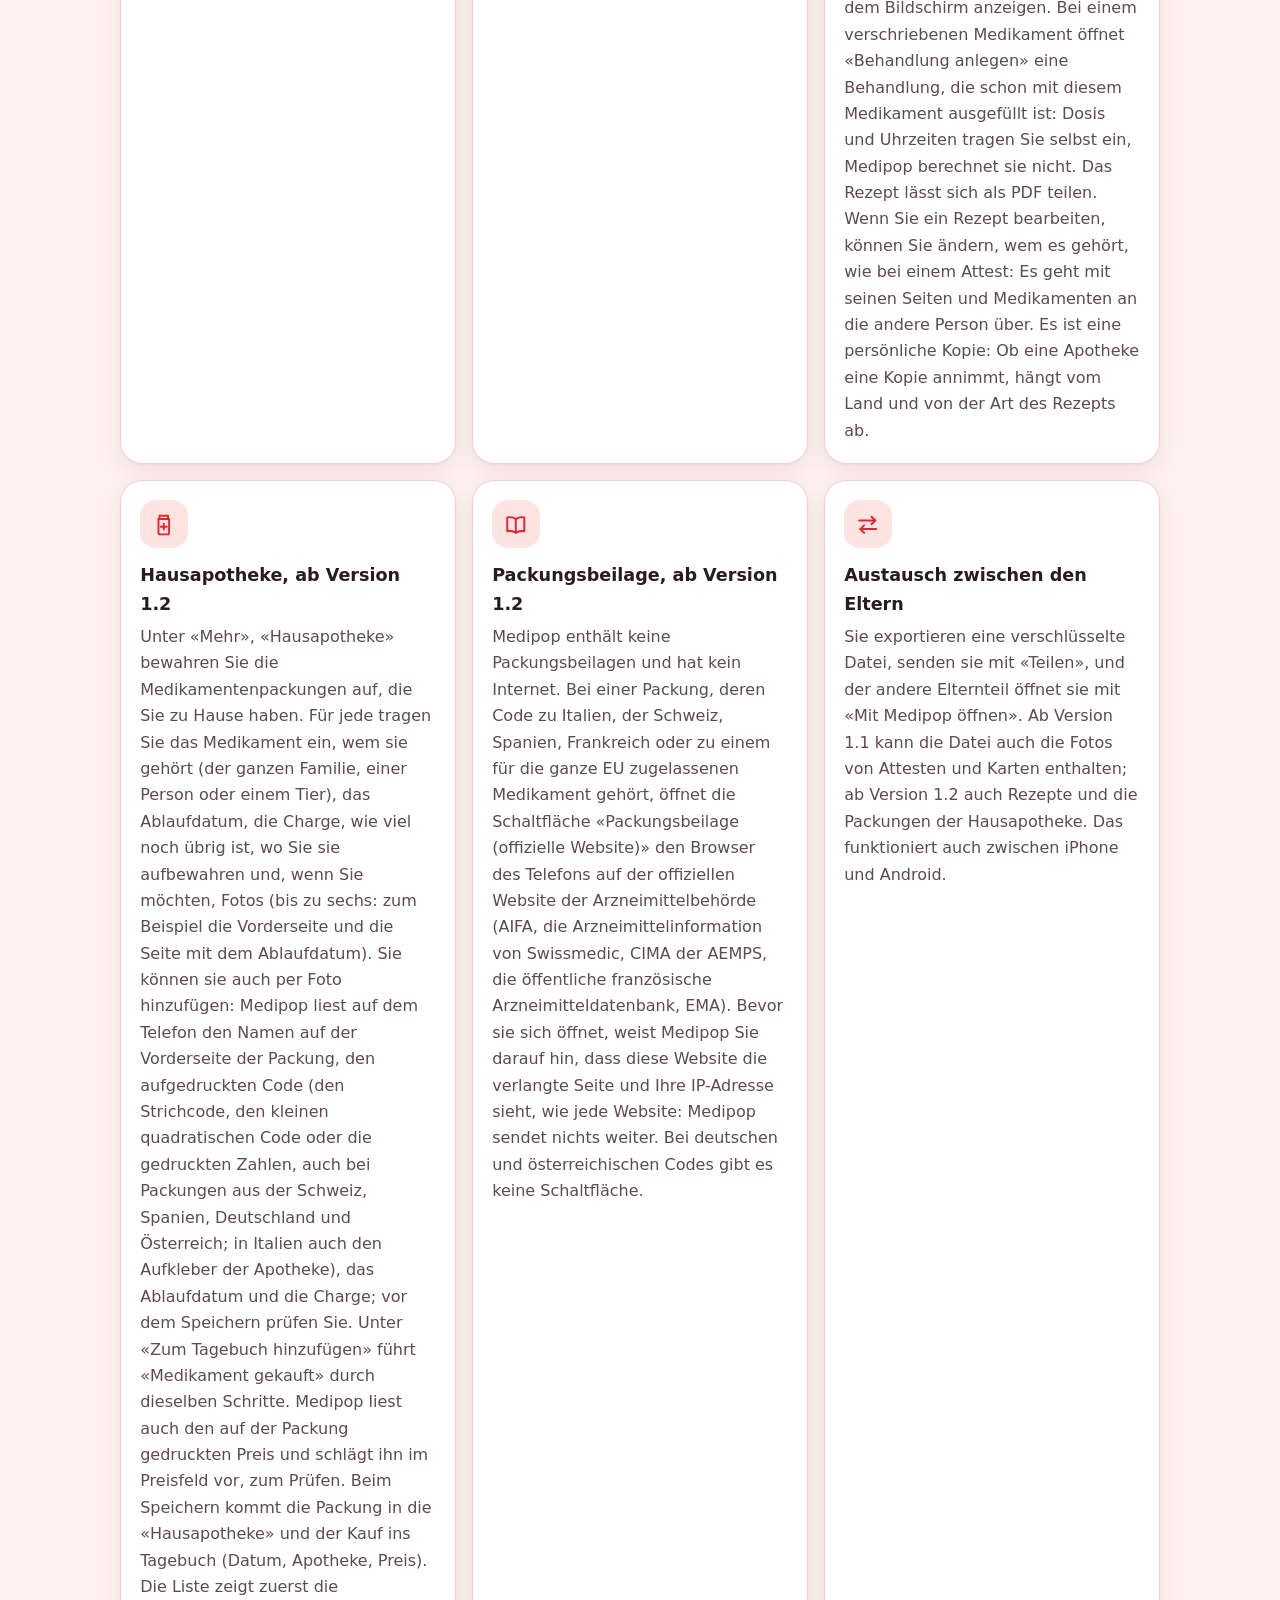
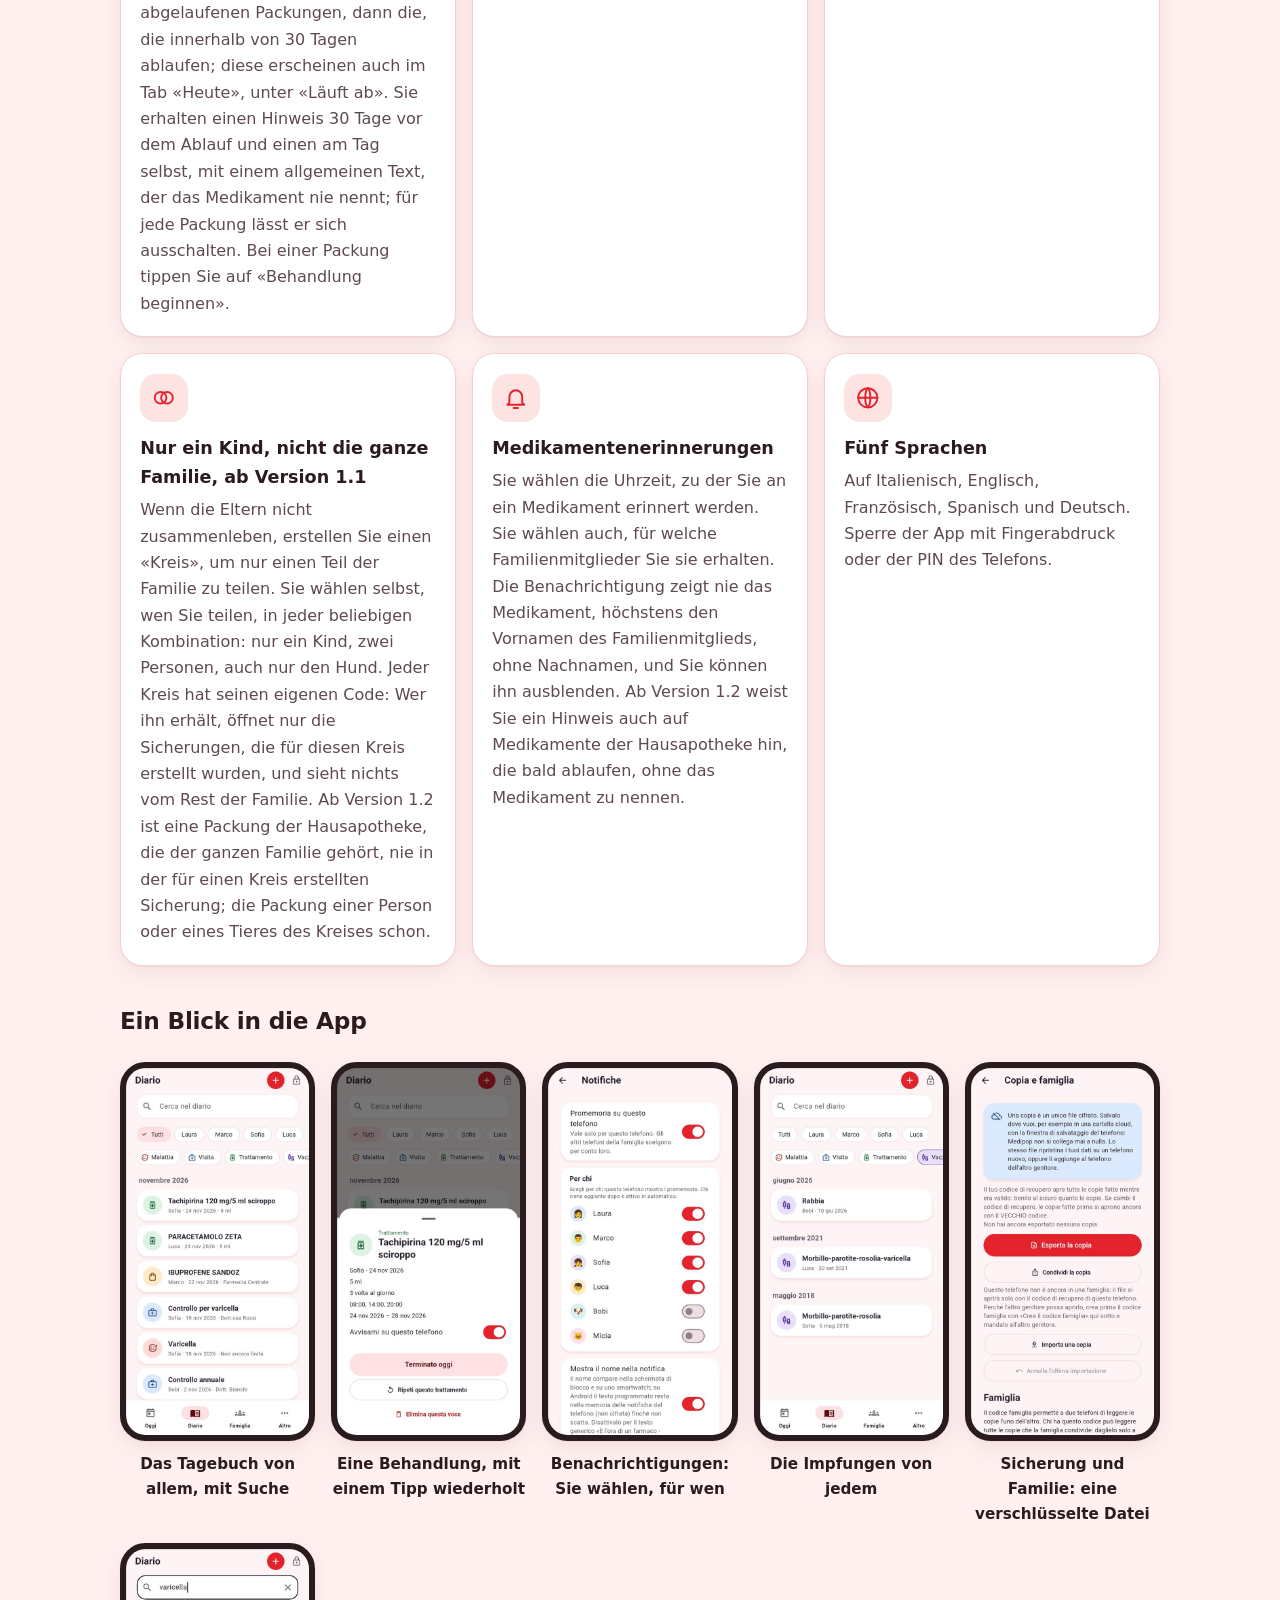
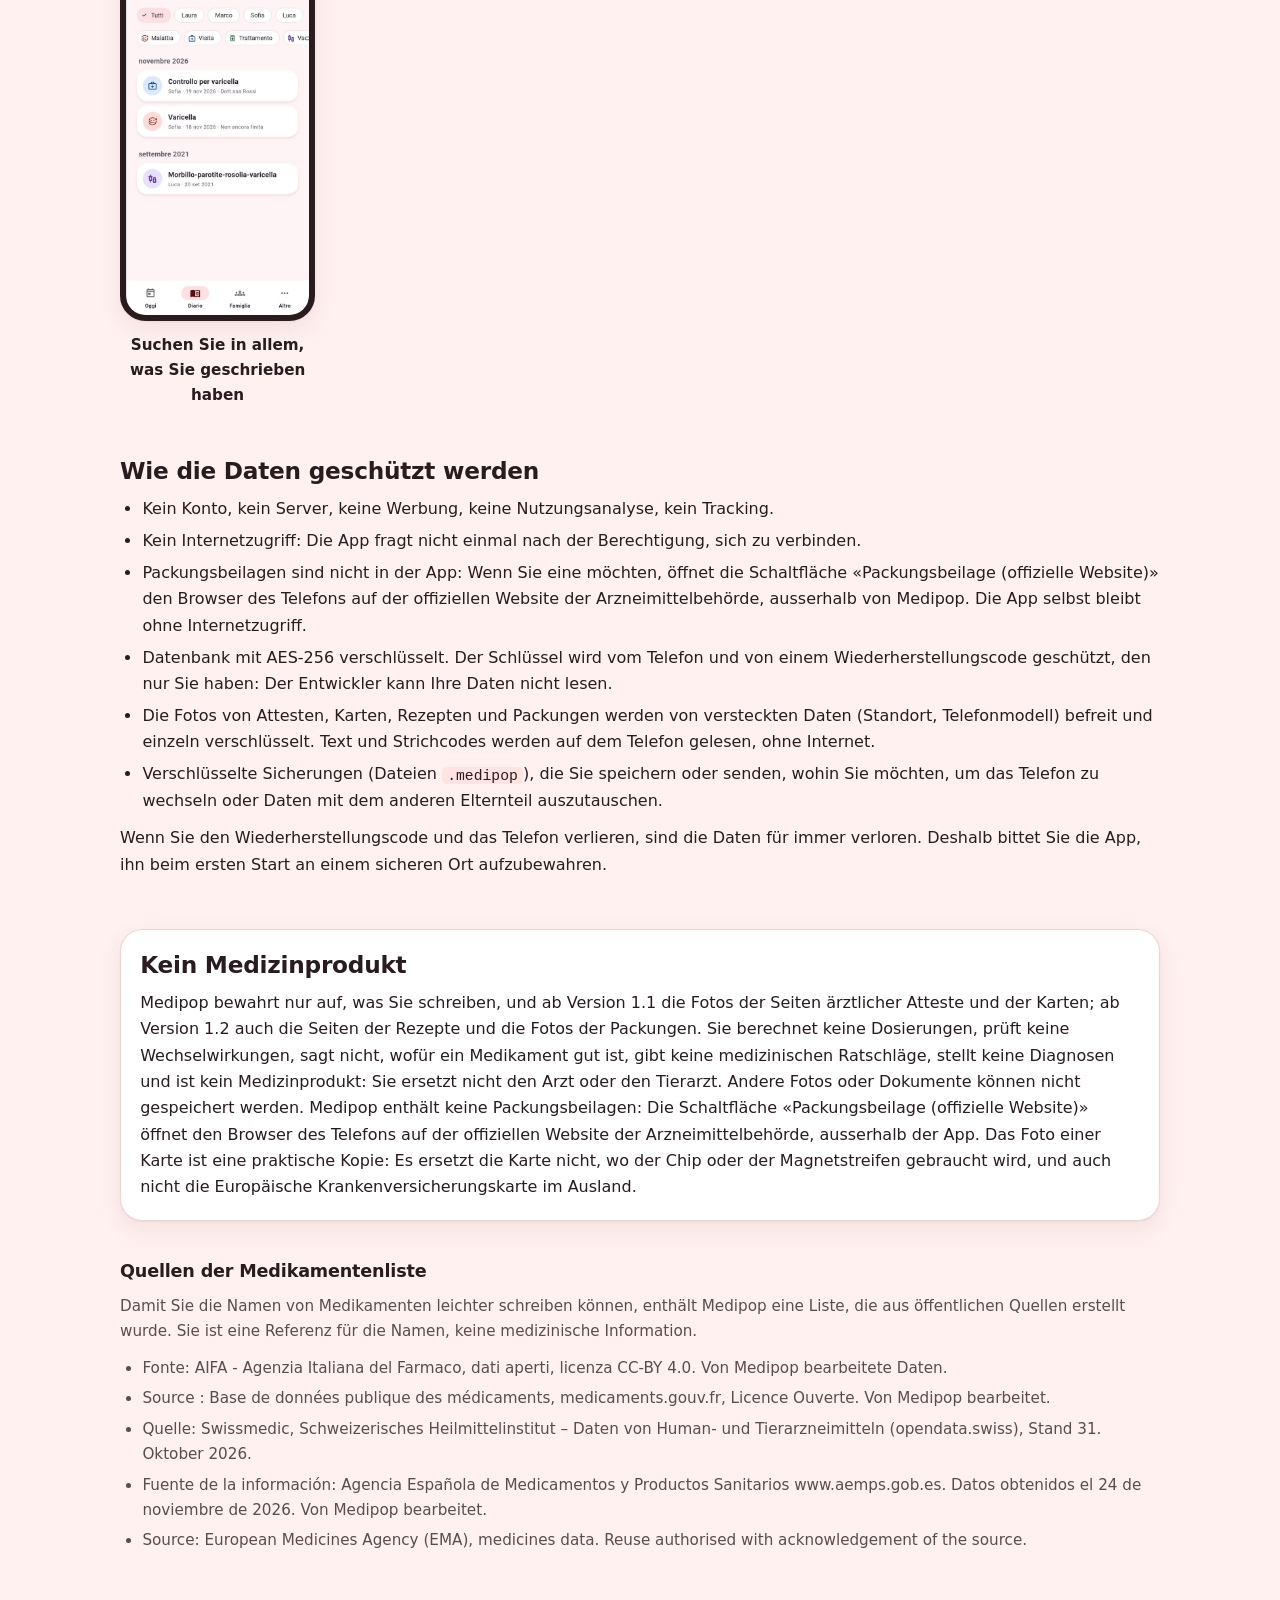
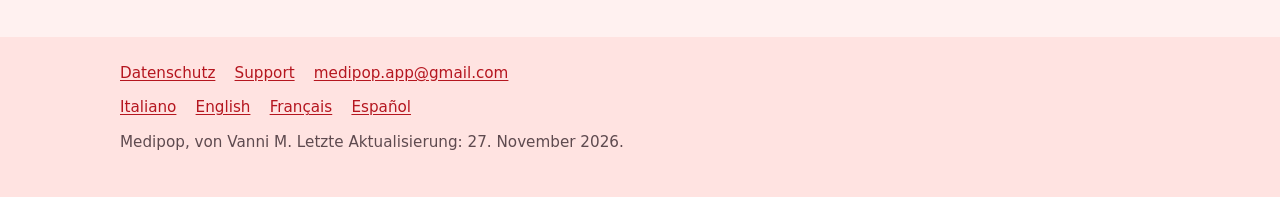
==== commit e87ef255: "Sito: codici dei farmaci di altri paesi, prezzo letto dalla scatola, persona della ricetta modificab" ====
--- a/de/index.html
+++ b/de/index.html
@@ -80,12 +80,12 @@
       <li>
         <span class="ico"><svg viewBox="0 0 24 24" aria-hidden="true" focusable="false"><path d="M6 3.5h8l4 4v13H6z"/><path d="M14 3.5v4h4"/><path d="M12 11v5.500"/><path d="M9.200 13.800h5.600"/></svg></span>
         <h3>Rezepte, ab Version 1.2</h3>
-        <p>Unter «Zum Tagebuch hinzufügen», «Rezept»: Sie fotografieren die Seiten oder importieren ein PDF. Medipop liest den Text und die Strichcodes auf dem Telefon, ohne Internet, und schlägt Datum, Arzt, Rezeptnummer, Gültigkeit und die erkannten Medikamente vor: Es wird nichts hinzugefügt, bevor Sie bestätigen. Der Strichcode lässt sich mit «Code zeigen» wieder gross auf dem Bildschirm anzeigen. Bei einem verschriebenen Medikament öffnet «Behandlung anlegen» eine Behandlung, die schon mit diesem Medikament ausgefüllt ist: Dosis und Uhrzeiten tragen Sie selbst ein, Medipop berechnet sie nicht. Das Rezept lässt sich als PDF teilen. Es ist eine persönliche Kopie: Ob eine Apotheke eine Kopie annimmt, hängt vom Land und von der Art des Rezepts ab.</p>
+        <p>Unter «Zum Tagebuch hinzufügen», «Rezept»: Sie fotografieren die Seiten oder importieren ein PDF. Medipop liest den Text und die Strichcodes auf dem Telefon, ohne Internet, und schlägt Datum, Arzt, Rezeptnummer, Gültigkeit und die erkannten Medikamente vor: Es wird nichts hinzugefügt, bevor Sie bestätigen. Der Strichcode lässt sich mit «Code zeigen» wieder gross auf dem Bildschirm anzeigen. Bei einem verschriebenen Medikament öffnet «Behandlung anlegen» eine Behandlung, die schon mit diesem Medikament ausgefüllt ist: Dosis und Uhrzeiten tragen Sie selbst ein, Medipop berechnet sie nicht. Das Rezept lässt sich als PDF teilen. Wenn Sie ein Rezept bearbeiten, können Sie ändern, wem es gehört, wie bei einem Attest: Es geht mit seinen Seiten und Medikamenten an die andere Person über. Es ist eine persönliche Kopie: Ob eine Apotheke eine Kopie annimmt, hängt vom Land und von der Art des Rezepts ab.</p>
       </li>
       <li>
         <span class="ico"><svg viewBox="0 0 24 24" aria-hidden="true" focusable="false"><path d="M8 3.500h8v3H8z"/><path d="M7 6.500h10v13a1.500 1.500 0 0 1-1.500 1.500h-7A1.500 1.500 0 0 1 7 19.500z"/><path d="M12 11v5.500"/><path d="M9.200 13.800h5.600"/></svg></span>
         <h3>Hausapotheke, ab Version 1.2</h3>
-        <p>Unter «Mehr», «Hausapotheke» bewahren Sie die Medikamentenpackungen auf, die Sie zu Hause haben. Für jede tragen Sie das Medikament ein, wem sie gehört (der ganzen Familie, einer Person oder einem Tier), das Ablaufdatum, die Charge, wie viel noch übrig ist, wo Sie sie aufbewahren und, wenn Sie möchten, Fotos (bis zu sechs: zum Beispiel die Vorderseite und die Seite mit dem Ablaufdatum). Sie können sie auch per Foto hinzufügen: Medipop liest auf dem Telefon den Namen auf der Vorderseite der Packung, den aufgedruckten Code (den kleinen quadratischen Code oder, in Italien, den Aufkleber der Apotheke), das Ablaufdatum und die Charge; vor dem Speichern prüfen Sie. Unter «Zum Tagebuch hinzufügen» führt «Medikament gekauft» durch dieselben Schritte: Beim Speichern kommt die Packung in die «Hausapotheke» und der Kauf ins Tagebuch (Datum, Apotheke, Preis). Die Liste zeigt zuerst die abgelaufenen Packungen, dann die, die innerhalb von 30 Tagen ablaufen; diese erscheinen auch im Tab «Heute», unter «Läuft ab». Sie erhalten einen Hinweis 30 Tage vor dem Ablauf und einen am Tag selbst, mit einem allgemeinen Text, der das Medikament nie nennt; für jede Packung lässt er sich ausschalten. Bei einer Packung tippen Sie auf «Behandlung beginnen».</p>
+        <p>Unter «Mehr», «Hausapotheke» bewahren Sie die Medikamentenpackungen auf, die Sie zu Hause haben. Für jede tragen Sie das Medikament ein, wem sie gehört (der ganzen Familie, einer Person oder einem Tier), das Ablaufdatum, die Charge, wie viel noch übrig ist, wo Sie sie aufbewahren und, wenn Sie möchten, Fotos (bis zu sechs: zum Beispiel die Vorderseite und die Seite mit dem Ablaufdatum). Sie können sie auch per Foto hinzufügen: Medipop liest auf dem Telefon den Namen auf der Vorderseite der Packung, den aufgedruckten Code (den Strichcode, den kleinen quadratischen Code oder die gedruckten Zahlen, auch bei Packungen aus der Schweiz, Spanien, Deutschland und Österreich; in Italien auch den Aufkleber der Apotheke), das Ablaufdatum und die Charge; vor dem Speichern prüfen Sie. Unter «Zum Tagebuch hinzufügen» führt «Medikament gekauft» durch dieselben Schritte. Medipop liest auch den auf der Packung gedruckten Preis und schlägt ihn im Preisfeld vor, zum Prüfen. Beim Speichern kommt die Packung in die «Hausapotheke» und der Kauf ins Tagebuch (Datum, Apotheke, Preis). Die Liste zeigt zuerst die abgelaufenen Packungen, dann die, die innerhalb von 30 Tagen ablaufen; diese erscheinen auch im Tab «Heute», unter «Läuft ab». Sie erhalten einen Hinweis 30 Tage vor dem Ablauf und einen am Tag selbst, mit einem allgemeinen Text, der das Medikament nie nennt; für jede Packung lässt er sich ausschalten. Bei einer Packung tippen Sie auf «Behandlung beginnen».</p>
       </li>
       <li>
         <span class="ico"><svg viewBox="0 0 24 24" aria-hidden="true" focusable="false"><path d="M12 6.500C10 5 7 4.500 4 5v13c3-.5 6 0 8 1.500 2-1.500 5-2 8-1.500V5c-3-.5-6 0-8 1.500z"/><path d="M12 6.500v13"/></svg></span>
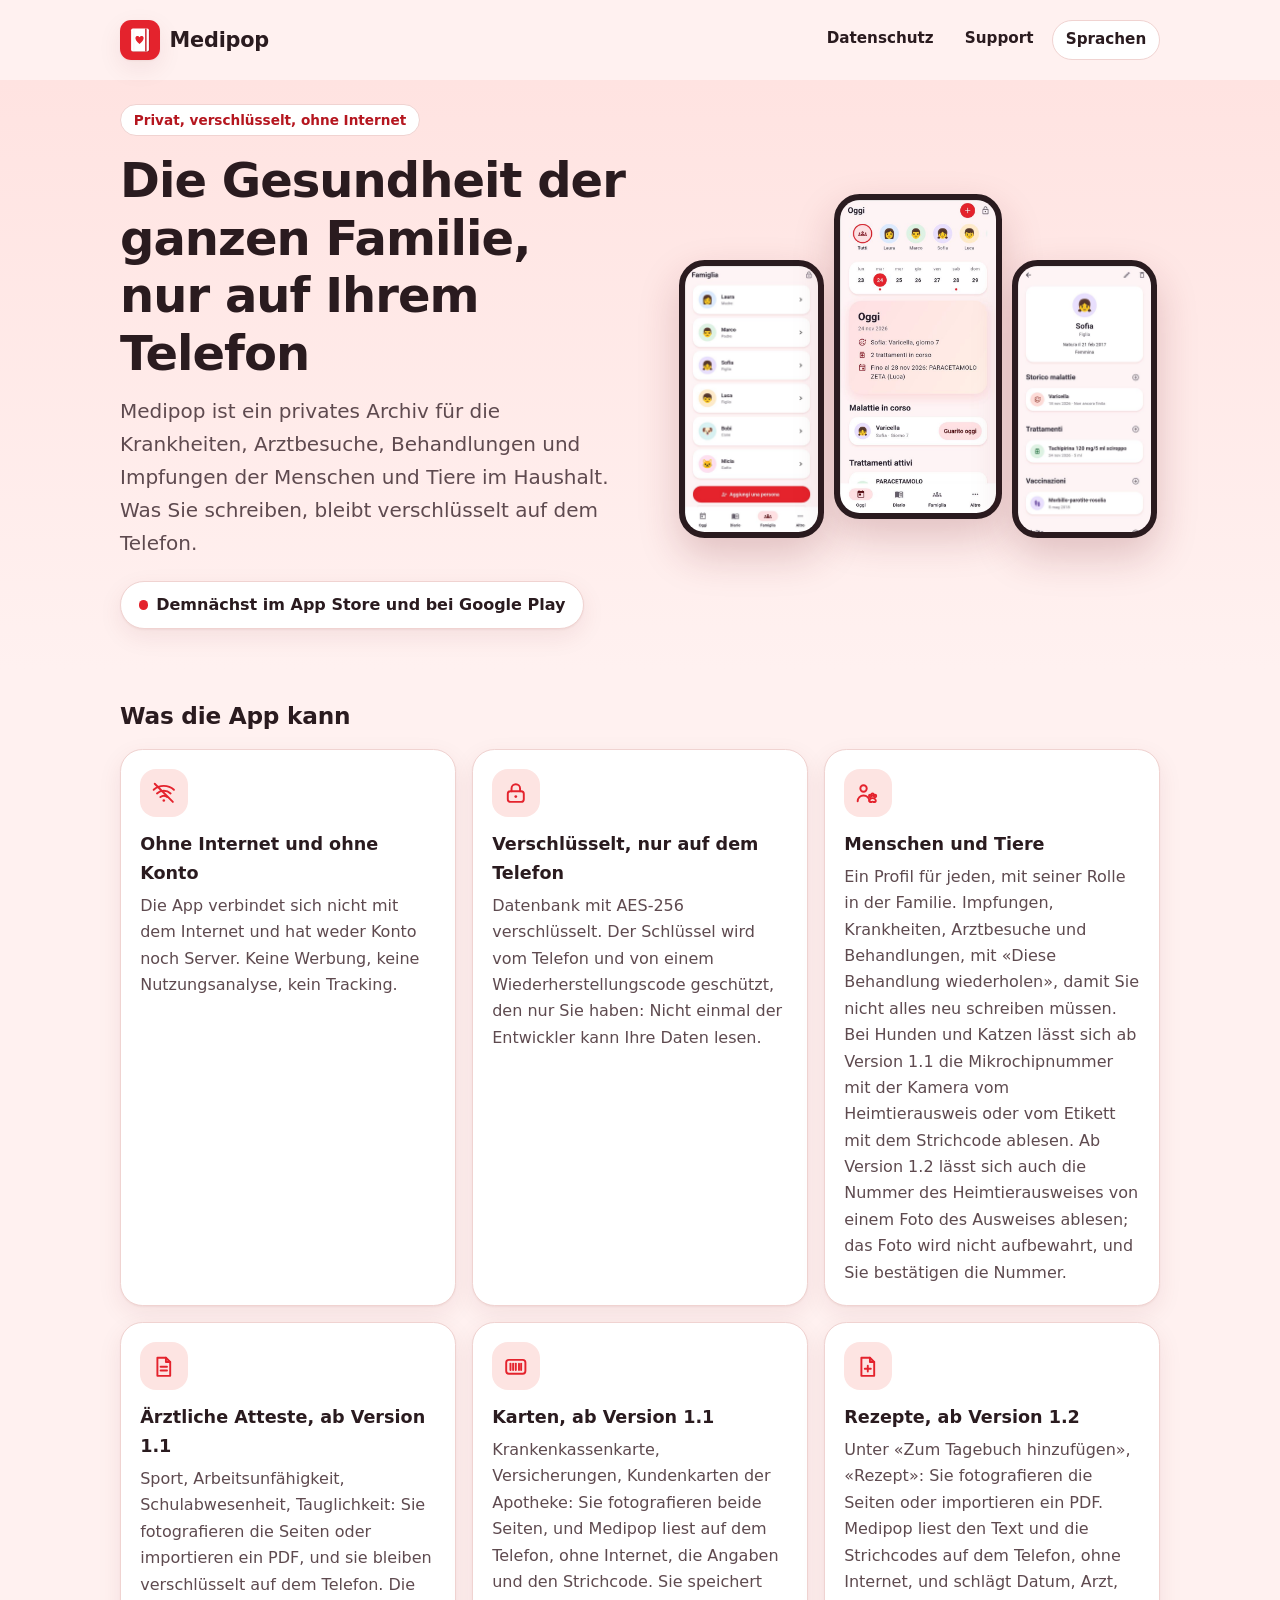
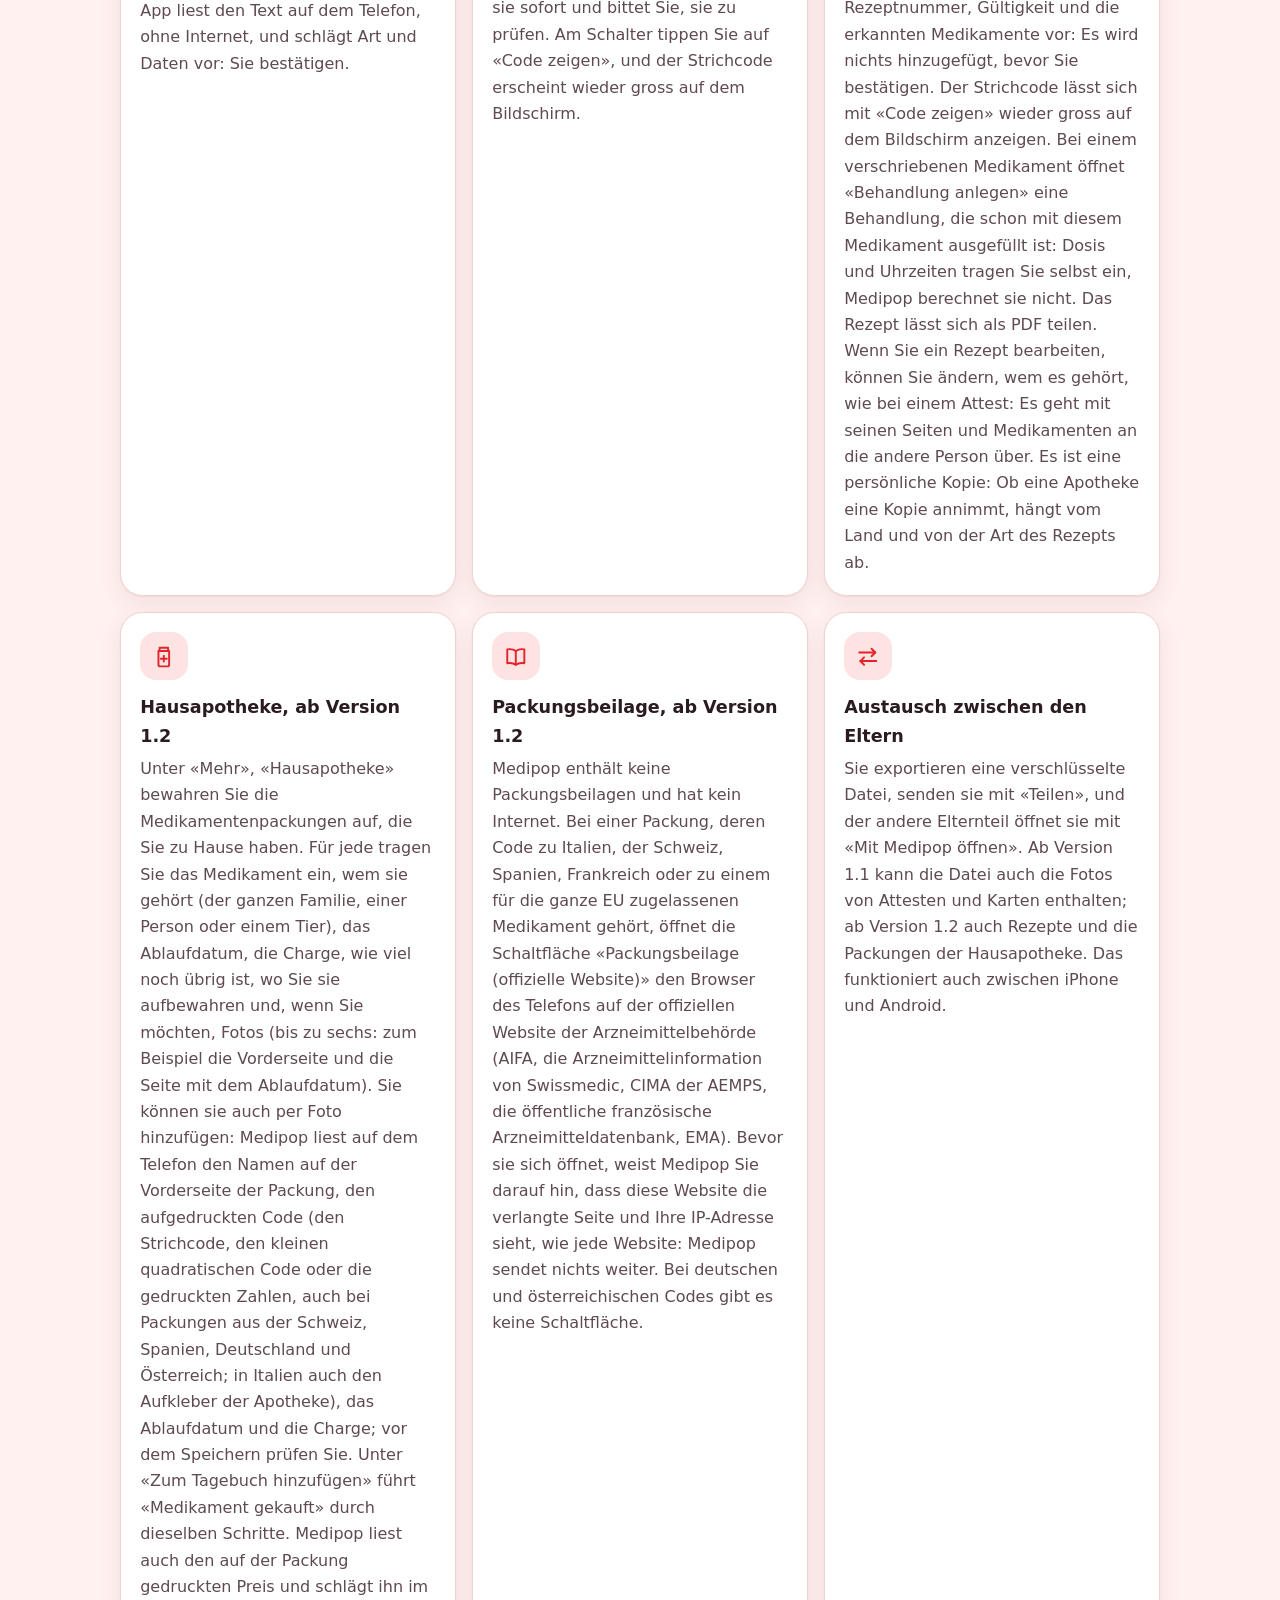
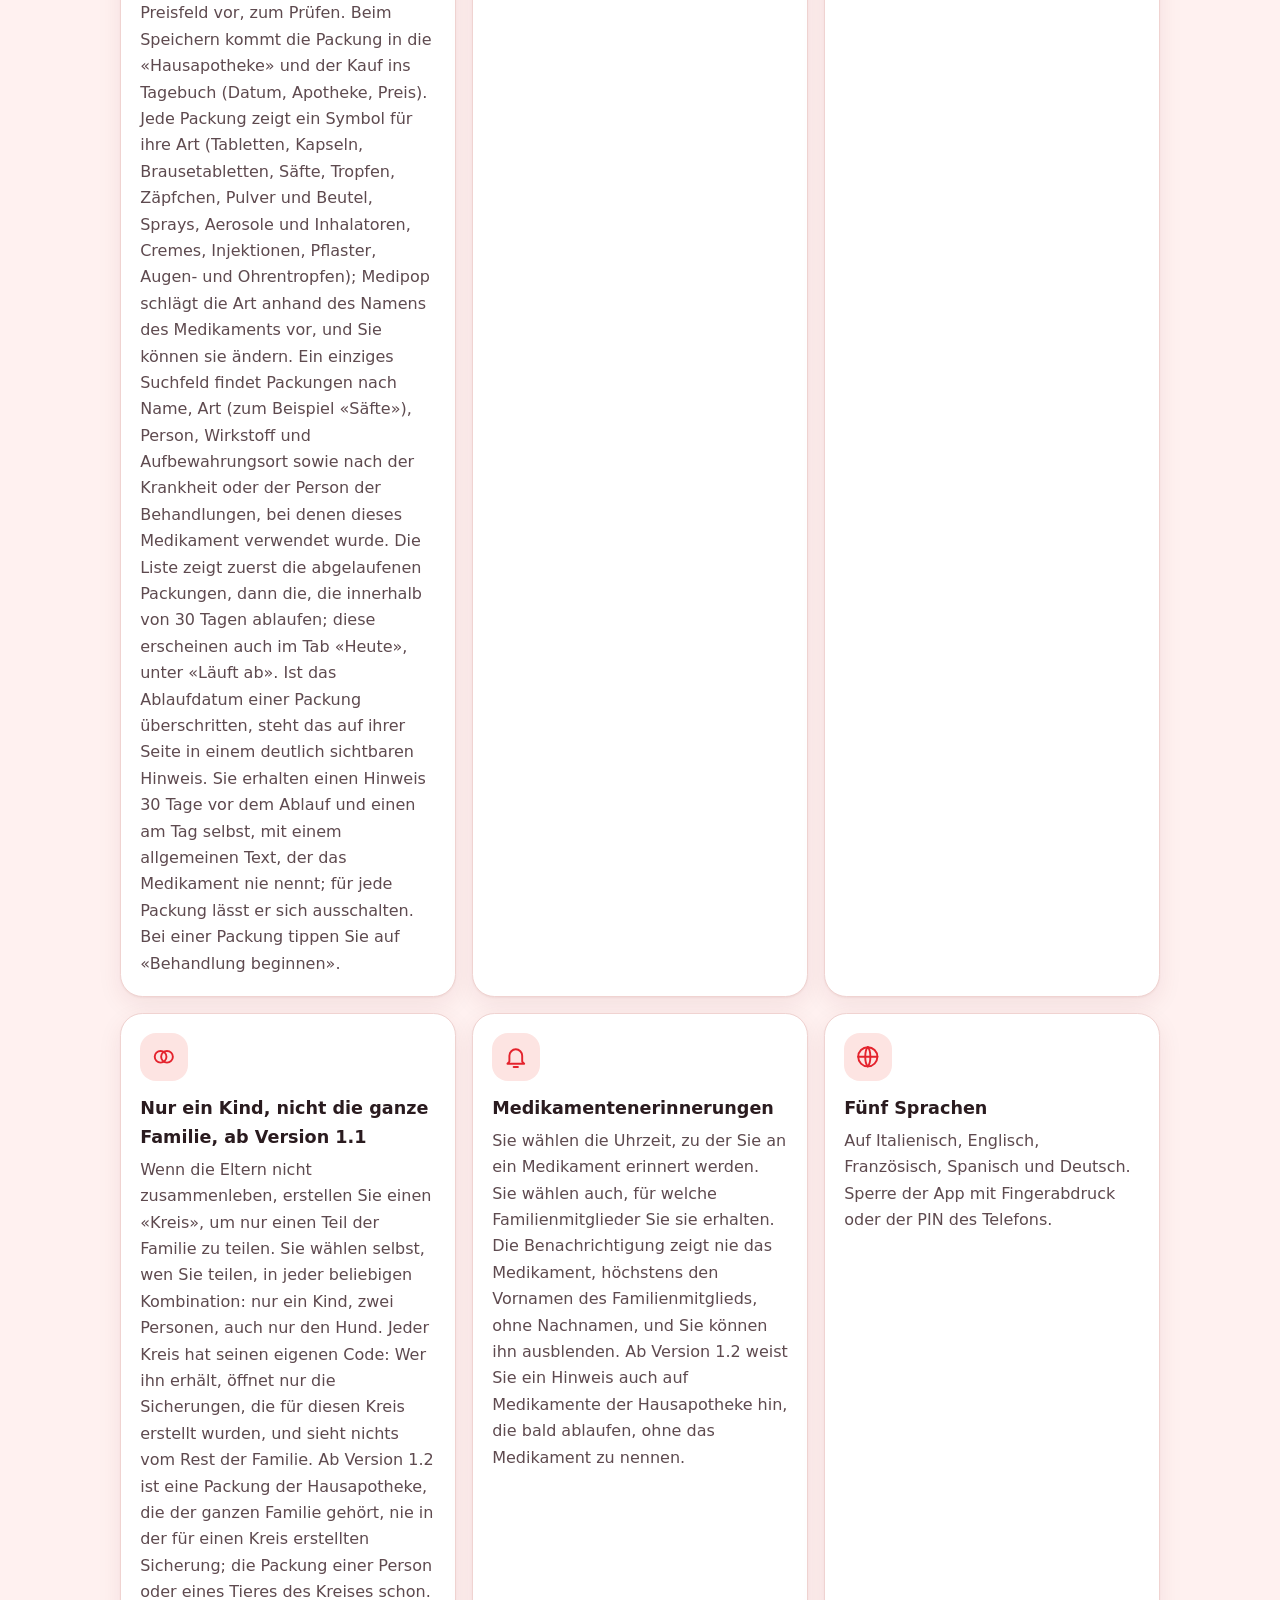
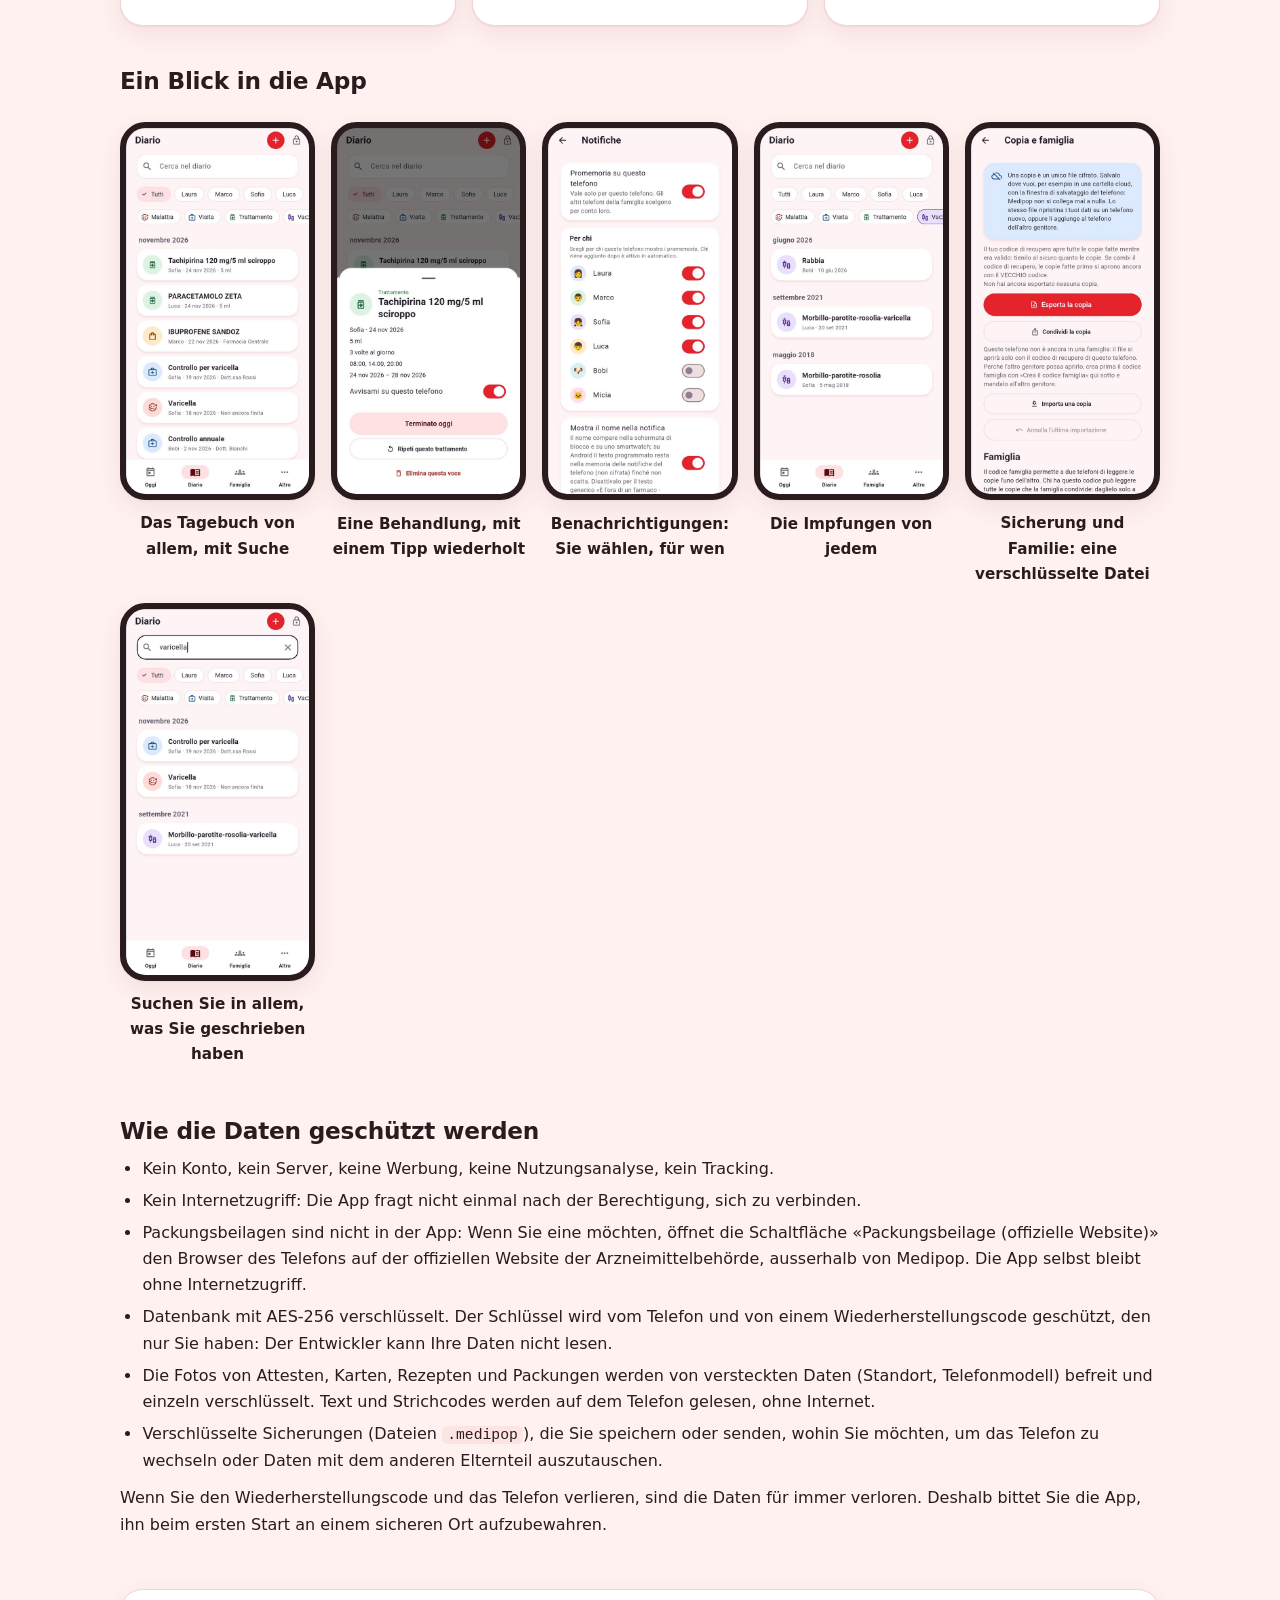
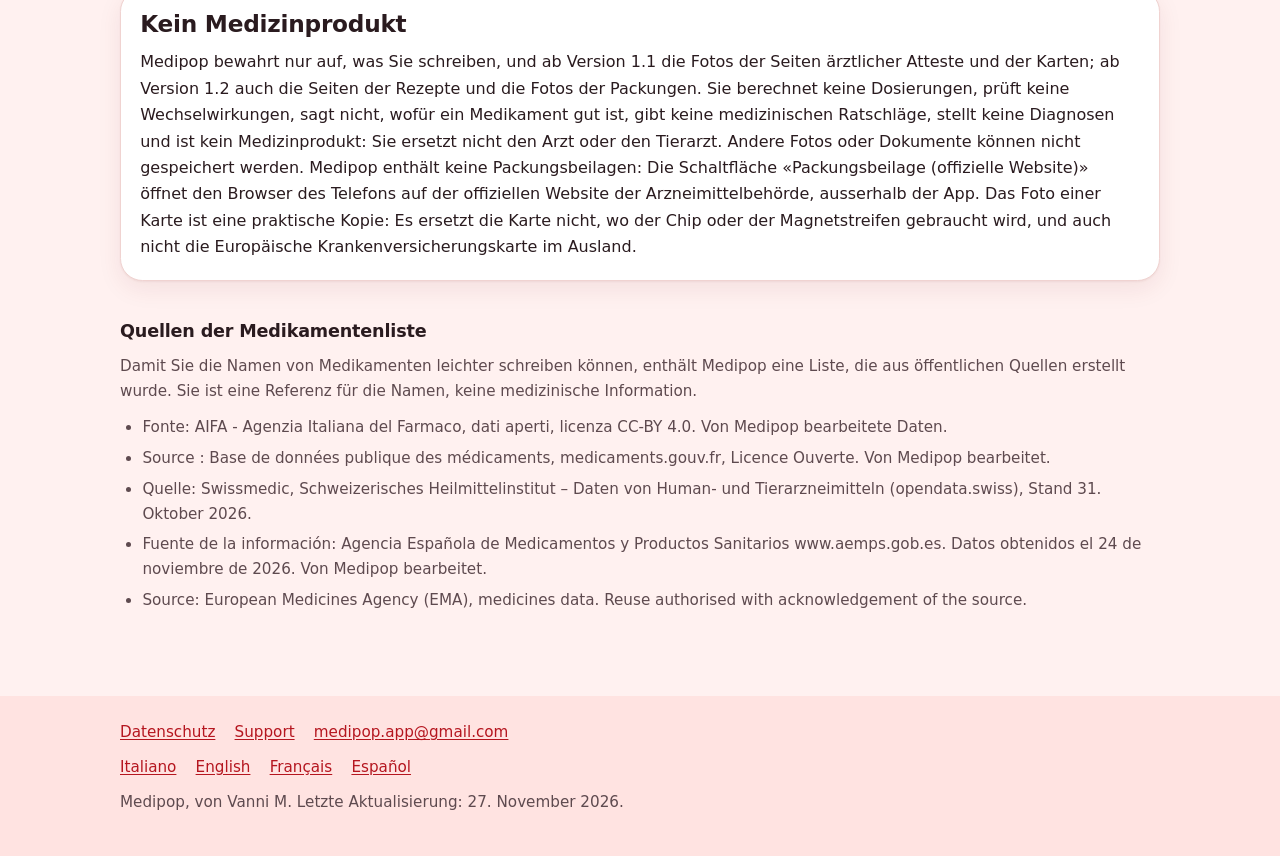
==== commit 756d8abd: "Sito: passaporto degli animali dalla foto, tipi di farmaco con icona, ricerca nella farmacia, avviso" ====
--- a/de/index.html
+++ b/de/index.html
@@ -65,7 +65,7 @@
       <li>
         <span class="ico"><svg viewBox="0 0 24 24" aria-hidden="true" focusable="false"><circle cx="8" cy="8" r="3"/><path d="M2.5 20a5.5 5.5 0 0 1 11 0"/><circle cx="14.2" cy="15" r="1.1"/><circle cx="16.5" cy="13.8" r="1.1"/><circle cx="18.8" cy="15" r="1.1"/><path d="M16.5 17c1.5 0 3 1.1 3 2.4 0 1-.9 1.4-1.8 1.2-.6-.1-.8-.3-1.2-.3s-.6.2-1.2.3c-.9.2-1.8-.2-1.8-1.2 0-1.3 1.5-2.4 3-2.4z"/></svg></span>
         <h3>Menschen und Tiere</h3>
-        <p>Ein Profil für jeden, mit seiner Rolle in der Familie. Impfungen, Krankheiten, Arztbesuche und Behandlungen, mit «Diese Behandlung wiederholen», damit Sie nicht alles neu schreiben müssen. Bei Hunden und Katzen lässt sich ab Version 1.1 die Mikrochipnummer mit der Kamera vom Heimtierausweis oder vom Etikett mit dem Strichcode ablesen.</p>
+        <p>Ein Profil für jeden, mit seiner Rolle in der Familie. Impfungen, Krankheiten, Arztbesuche und Behandlungen, mit «Diese Behandlung wiederholen», damit Sie nicht alles neu schreiben müssen. Bei Hunden und Katzen lässt sich ab Version 1.1 die Mikrochipnummer mit der Kamera vom Heimtierausweis oder vom Etikett mit dem Strichcode ablesen. Ab Version 1.2 lässt sich auch die Nummer des Heimtierausweises von einem Foto des Ausweises ablesen; das Foto wird nicht aufbewahrt, und Sie bestätigen die Nummer.</p>
       </li>
       <li>
         <span class="ico"><svg viewBox="0 0 24 24" aria-hidden="true" focusable="false"><path d="M6 3.5h8l4 4v13H6z"/><path d="M14 3.5v4h4"/><path d="M9 12h6"/><path d="M9 15.5h6"/></svg></span>
@@ -85,7 +85,7 @@
       <li>
         <span class="ico"><svg viewBox="0 0 24 24" aria-hidden="true" focusable="false"><path d="M8 3.500h8v3H8z"/><path d="M7 6.500h10v13a1.500 1.500 0 0 1-1.500 1.500h-7A1.500 1.500 0 0 1 7 19.500z"/><path d="M12 11v5.500"/><path d="M9.200 13.800h5.600"/></svg></span>
         <h3>Hausapotheke, ab Version 1.2</h3>
-        <p>Unter «Mehr», «Hausapotheke» bewahren Sie die Medikamentenpackungen auf, die Sie zu Hause haben. Für jede tragen Sie das Medikament ein, wem sie gehört (der ganzen Familie, einer Person oder einem Tier), das Ablaufdatum, die Charge, wie viel noch übrig ist, wo Sie sie aufbewahren und, wenn Sie möchten, Fotos (bis zu sechs: zum Beispiel die Vorderseite und die Seite mit dem Ablaufdatum). Sie können sie auch per Foto hinzufügen: Medipop liest auf dem Telefon den Namen auf der Vorderseite der Packung, den aufgedruckten Code (den Strichcode, den kleinen quadratischen Code oder die gedruckten Zahlen, auch bei Packungen aus der Schweiz, Spanien, Deutschland und Österreich; in Italien auch den Aufkleber der Apotheke), das Ablaufdatum und die Charge; vor dem Speichern prüfen Sie. Unter «Zum Tagebuch hinzufügen» führt «Medikament gekauft» durch dieselben Schritte. Medipop liest auch den auf der Packung gedruckten Preis und schlägt ihn im Preisfeld vor, zum Prüfen. Beim Speichern kommt die Packung in die «Hausapotheke» und der Kauf ins Tagebuch (Datum, Apotheke, Preis). Die Liste zeigt zuerst die abgelaufenen Packungen, dann die, die innerhalb von 30 Tagen ablaufen; diese erscheinen auch im Tab «Heute», unter «Läuft ab». Sie erhalten einen Hinweis 30 Tage vor dem Ablauf und einen am Tag selbst, mit einem allgemeinen Text, der das Medikament nie nennt; für jede Packung lässt er sich ausschalten. Bei einer Packung tippen Sie auf «Behandlung beginnen».</p>
+        <p>Unter «Mehr», «Hausapotheke» bewahren Sie die Medikamentenpackungen auf, die Sie zu Hause haben. Für jede tragen Sie das Medikament ein, wem sie gehört (der ganzen Familie, einer Person oder einem Tier), das Ablaufdatum, die Charge, wie viel noch übrig ist, wo Sie sie aufbewahren und, wenn Sie möchten, Fotos (bis zu sechs: zum Beispiel die Vorderseite und die Seite mit dem Ablaufdatum). Sie können sie auch per Foto hinzufügen: Medipop liest auf dem Telefon den Namen auf der Vorderseite der Packung, den aufgedruckten Code (den Strichcode, den kleinen quadratischen Code oder die gedruckten Zahlen, auch bei Packungen aus der Schweiz, Spanien, Deutschland und Österreich; in Italien auch den Aufkleber der Apotheke), das Ablaufdatum und die Charge; vor dem Speichern prüfen Sie. Unter «Zum Tagebuch hinzufügen» führt «Medikament gekauft» durch dieselben Schritte. Medipop liest auch den auf der Packung gedruckten Preis und schlägt ihn im Preisfeld vor, zum Prüfen. Beim Speichern kommt die Packung in die «Hausapotheke» und der Kauf ins Tagebuch (Datum, Apotheke, Preis). Jede Packung zeigt ein Symbol für ihre Art (Tabletten, Kapseln, Brausetabletten, Säfte, Tropfen, Zäpfchen, Pulver und Beutel, Sprays, Aerosole und Inhalatoren, Cremes, Injektionen, Pflaster, Augen- und Ohrentropfen); Medipop schlägt die Art anhand des Namens des Medikaments vor, und Sie können sie ändern. Ein einziges Suchfeld findet Packungen nach Name, Art (zum Beispiel «Säfte»), Person, Wirkstoff und Aufbewahrungsort sowie nach der Krankheit oder der Person der Behandlungen, bei denen dieses Medikament verwendet wurde. Die Liste zeigt zuerst die abgelaufenen Packungen, dann die, die innerhalb von 30 Tagen ablaufen; diese erscheinen auch im Tab «Heute», unter «Läuft ab». Ist das Ablaufdatum einer Packung überschritten, steht das auf ihrer Seite in einem deutlich sichtbaren Hinweis. Sie erhalten einen Hinweis 30 Tage vor dem Ablauf und einen am Tag selbst, mit einem allgemeinen Text, der das Medikament nie nennt; für jede Packung lässt er sich ausschalten. Bei einer Packung tippen Sie auf «Behandlung beginnen».</p>
       </li>
       <li>
         <span class="ico"><svg viewBox="0 0 24 24" aria-hidden="true" focusable="false"><path d="M12 6.500C10 5 7 4.500 4 5v13c3-.5 6 0 8 1.500 2-1.500 5-2 8-1.500V5c-3-.5-6 0-8 1.500z"/><path d="M12 6.500v13"/></svg></span>
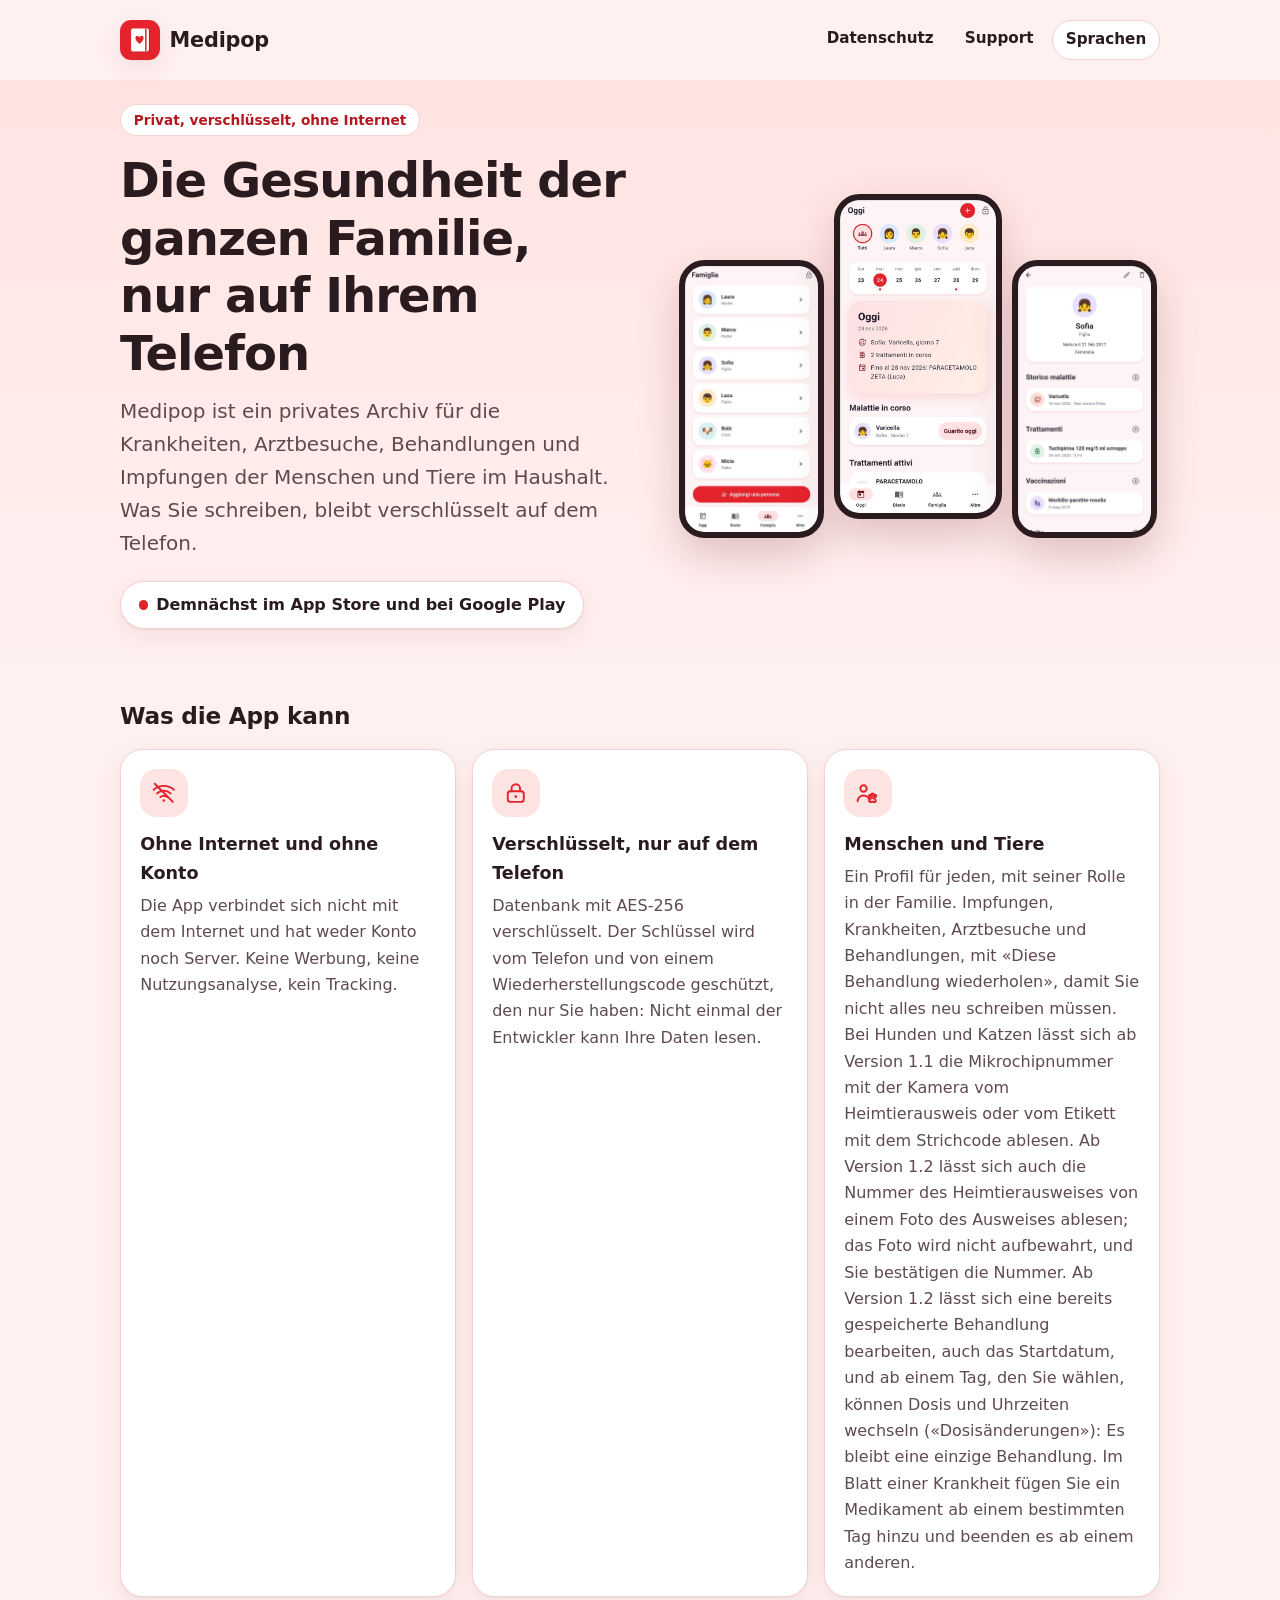
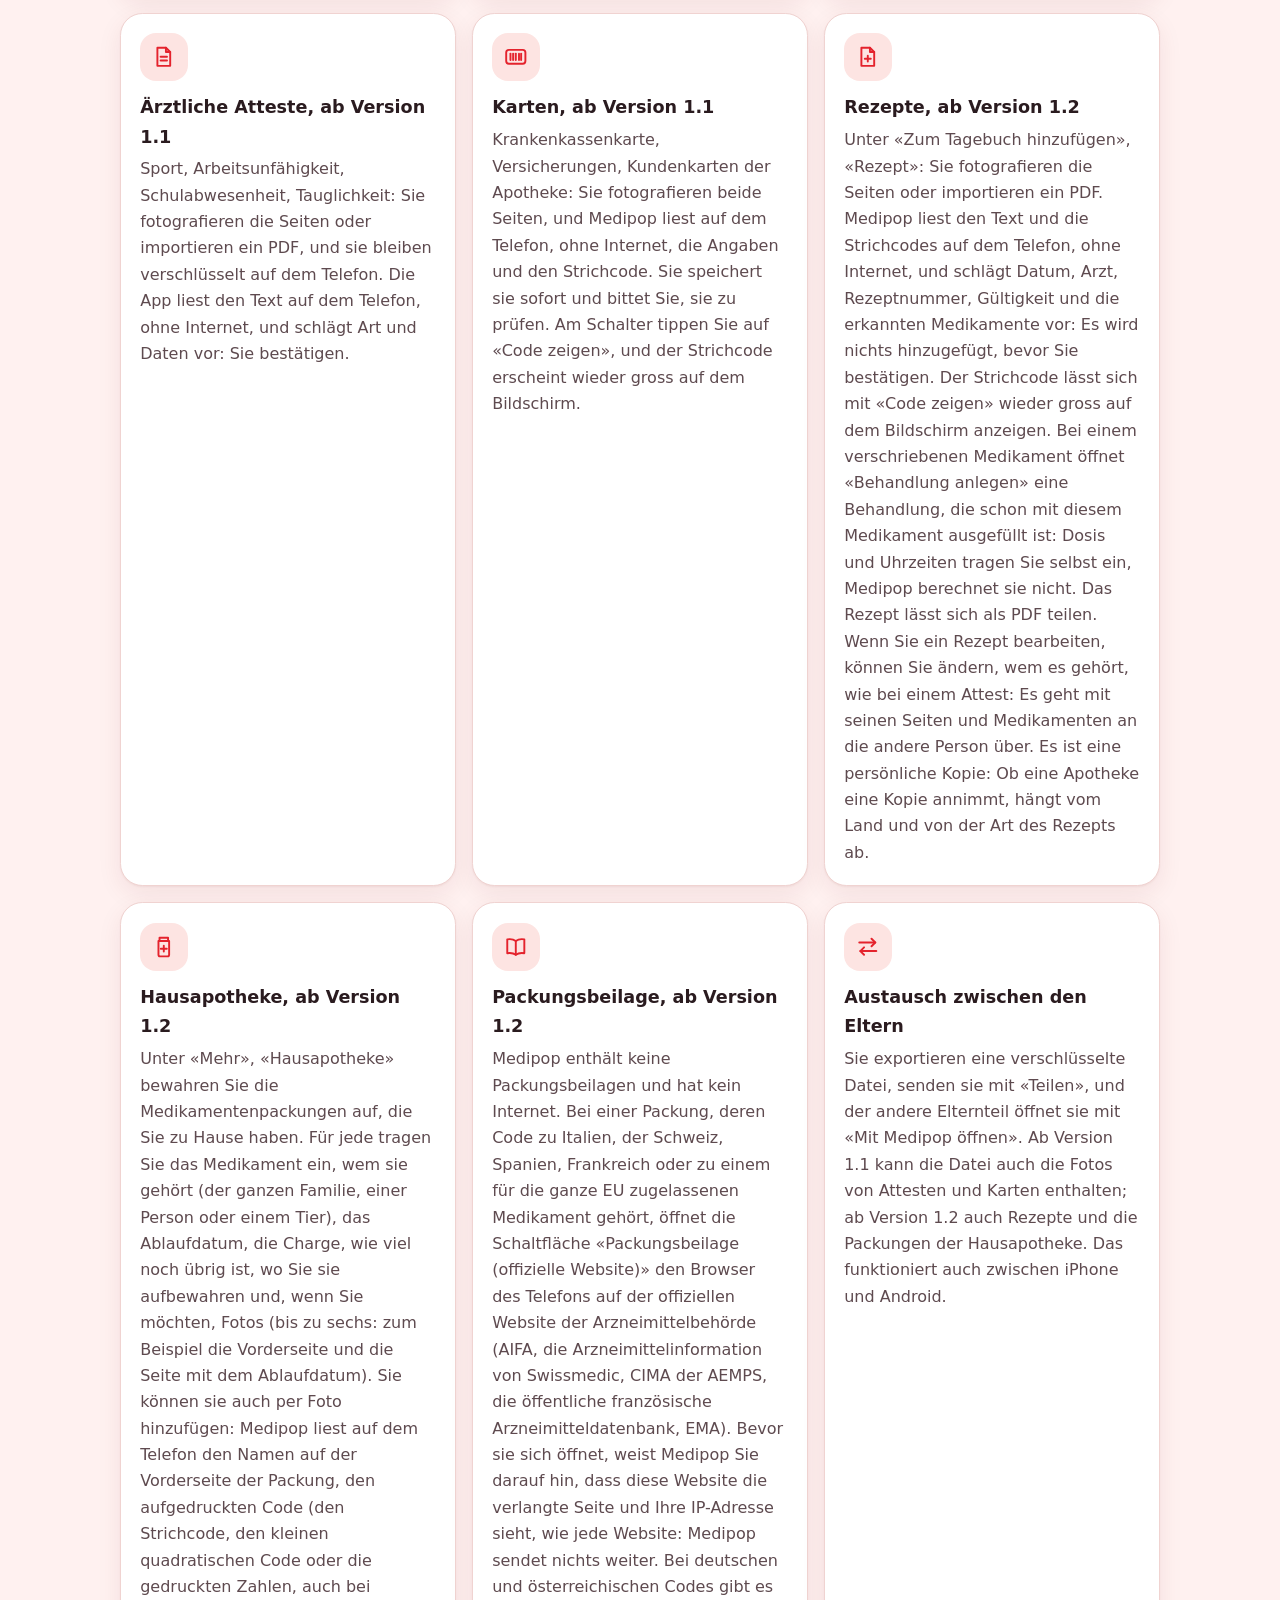
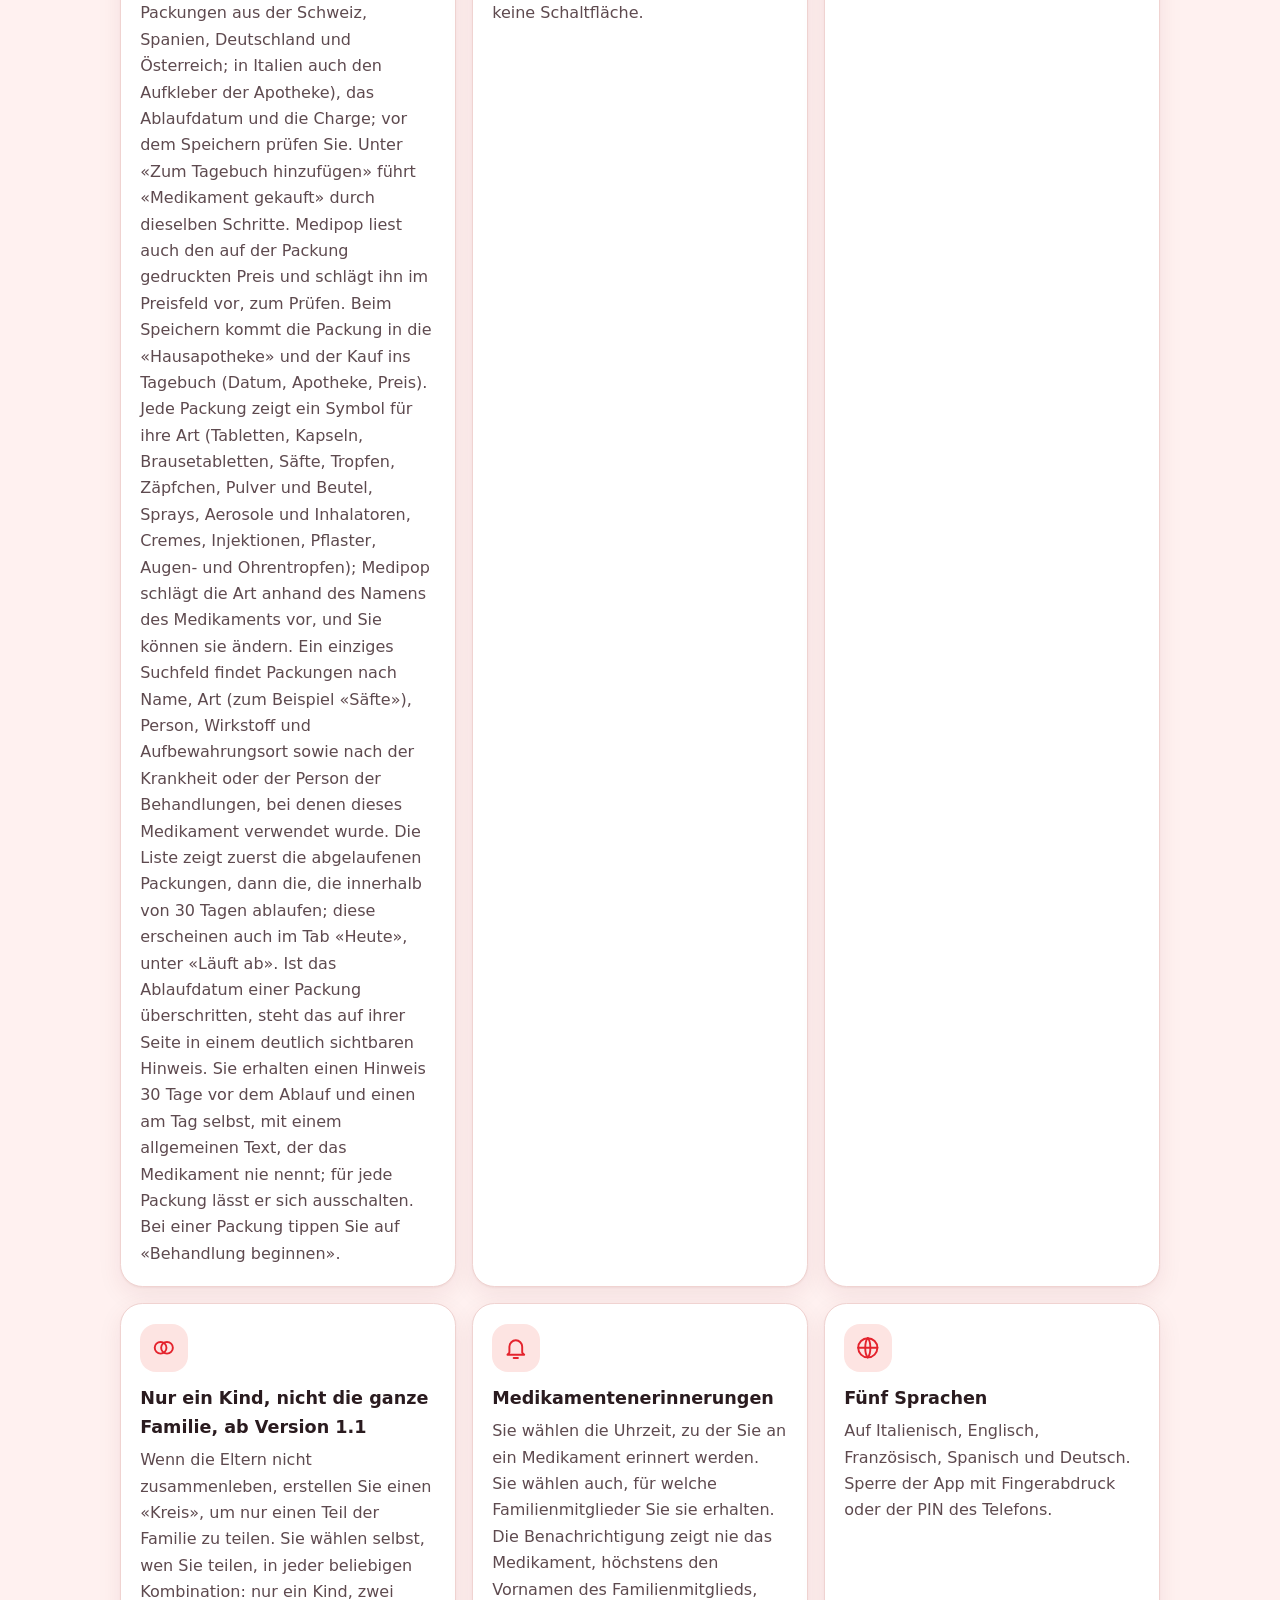
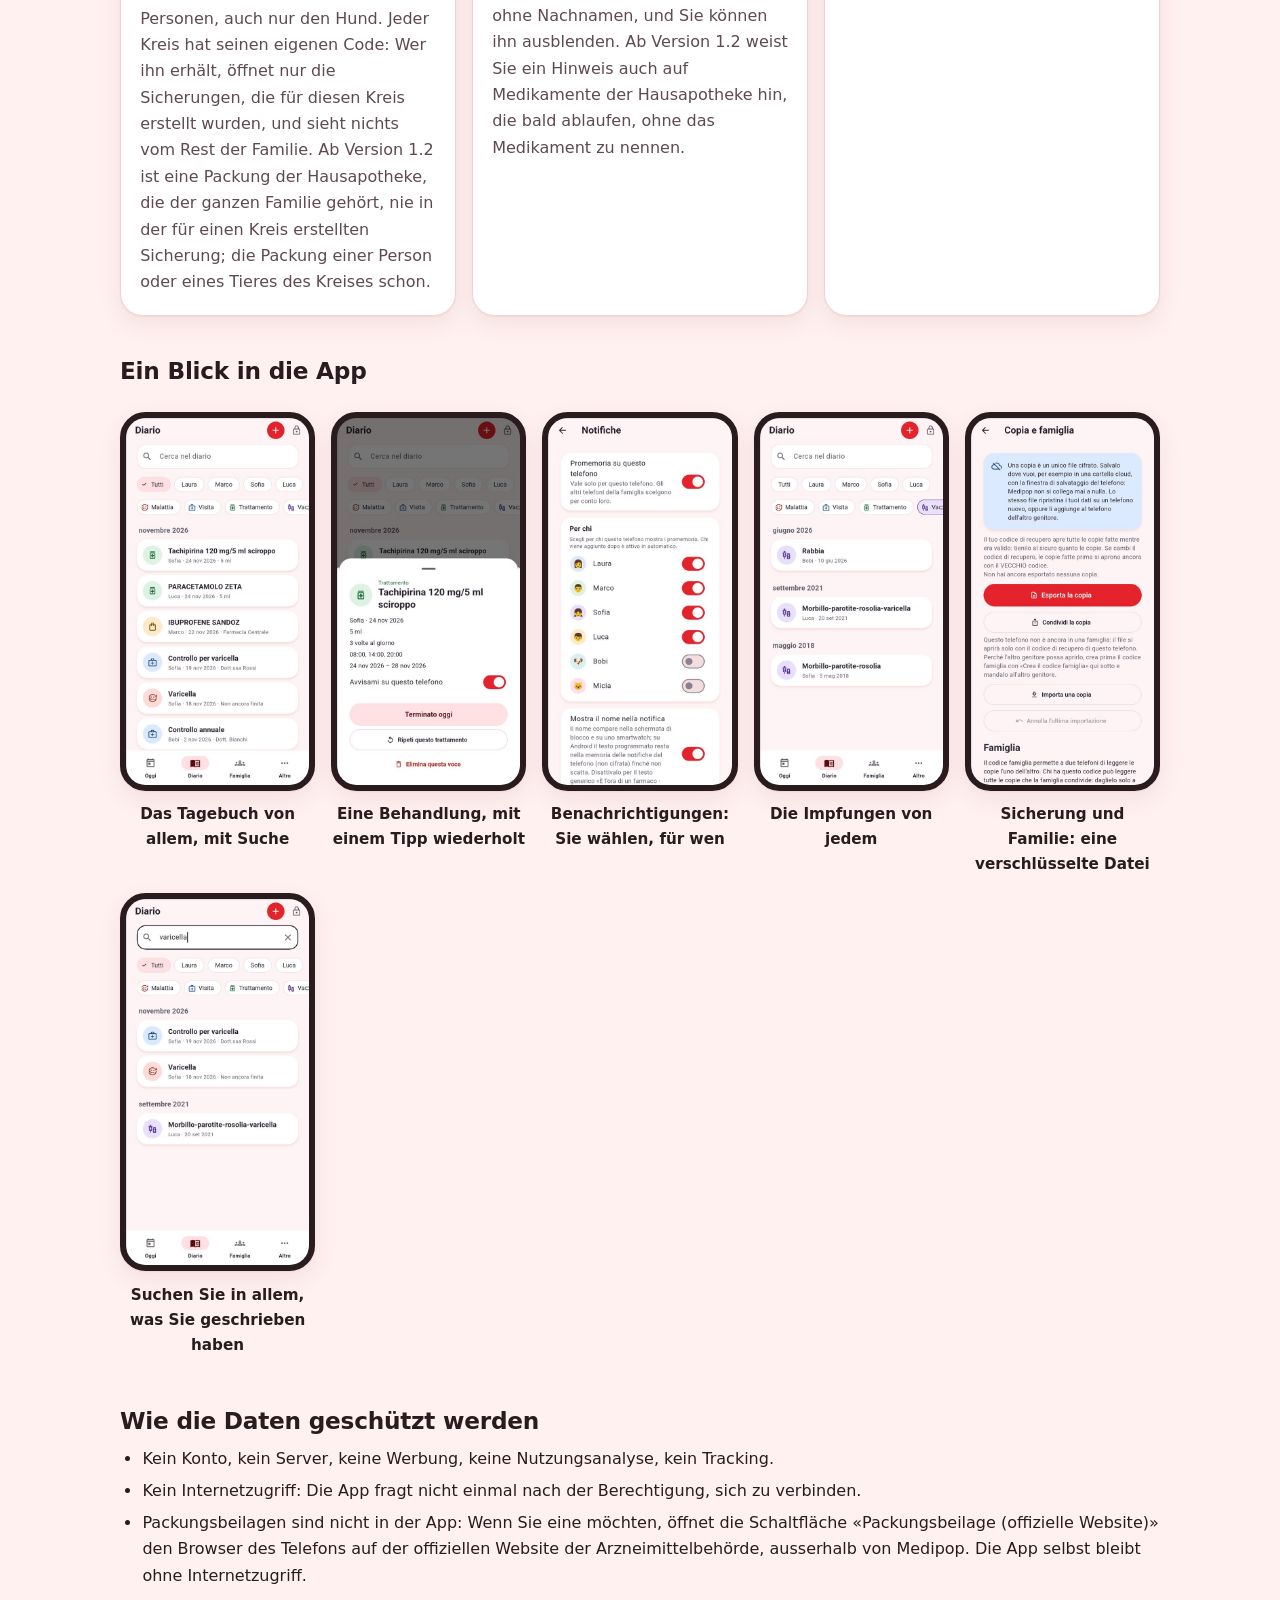
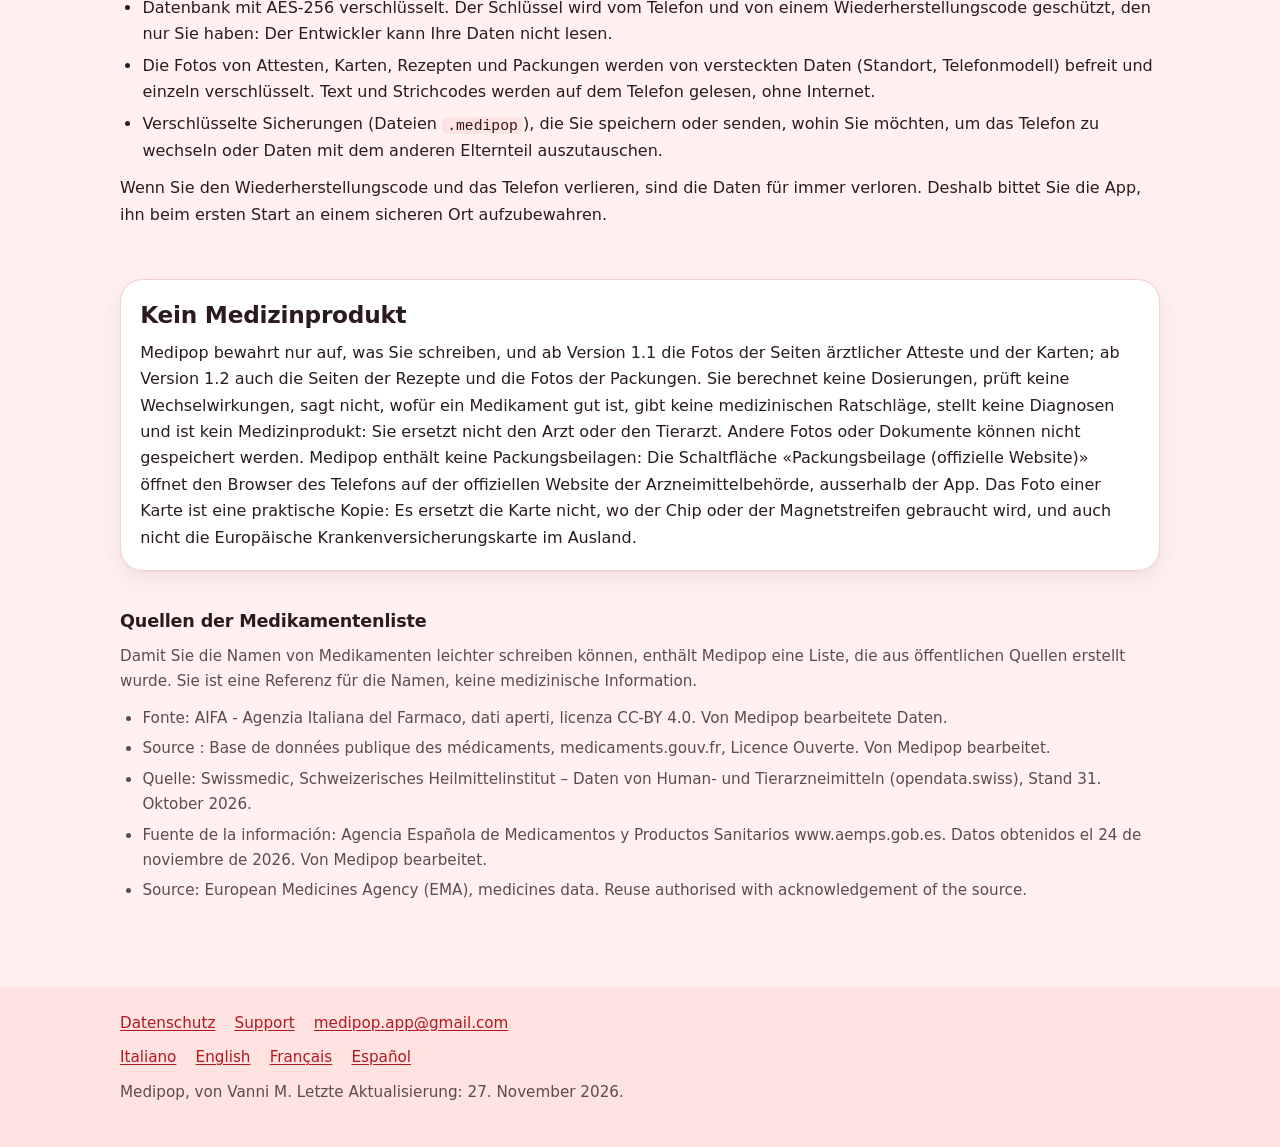
==== commit 4f9527be: "Sito: trattamenti modificabili, cambi di dose e farmaci per malattia (1.2) Descrizione nelle cinque " ====
--- a/de/index.html
+++ b/de/index.html
@@ -65,7 +65,7 @@
       <li>
         <span class="ico"><svg viewBox="0 0 24 24" aria-hidden="true" focusable="false"><circle cx="8" cy="8" r="3"/><path d="M2.5 20a5.5 5.5 0 0 1 11 0"/><circle cx="14.2" cy="15" r="1.1"/><circle cx="16.5" cy="13.8" r="1.1"/><circle cx="18.8" cy="15" r="1.1"/><path d="M16.5 17c1.5 0 3 1.1 3 2.4 0 1-.9 1.4-1.8 1.2-.6-.1-.8-.3-1.2-.3s-.6.2-1.2.3c-.9.2-1.8-.2-1.8-1.2 0-1.3 1.5-2.4 3-2.4z"/></svg></span>
         <h3>Menschen und Tiere</h3>
-        <p>Ein Profil für jeden, mit seiner Rolle in der Familie. Impfungen, Krankheiten, Arztbesuche und Behandlungen, mit «Diese Behandlung wiederholen», damit Sie nicht alles neu schreiben müssen. Bei Hunden und Katzen lässt sich ab Version 1.1 die Mikrochipnummer mit der Kamera vom Heimtierausweis oder vom Etikett mit dem Strichcode ablesen. Ab Version 1.2 lässt sich auch die Nummer des Heimtierausweises von einem Foto des Ausweises ablesen; das Foto wird nicht aufbewahrt, und Sie bestätigen die Nummer.</p>
+        <p>Ein Profil für jeden, mit seiner Rolle in der Familie. Impfungen, Krankheiten, Arztbesuche und Behandlungen, mit «Diese Behandlung wiederholen», damit Sie nicht alles neu schreiben müssen. Bei Hunden und Katzen lässt sich ab Version 1.1 die Mikrochipnummer mit der Kamera vom Heimtierausweis oder vom Etikett mit dem Strichcode ablesen. Ab Version 1.2 lässt sich auch die Nummer des Heimtierausweises von einem Foto des Ausweises ablesen; das Foto wird nicht aufbewahrt, und Sie bestätigen die Nummer. Ab Version 1.2 lässt sich eine bereits gespeicherte Behandlung bearbeiten, auch das Startdatum, und ab einem Tag, den Sie wählen, können Dosis und Uhrzeiten wechseln («Dosisänderungen»): Es bleibt eine einzige Behandlung. Im Blatt einer Krankheit fügen Sie ein Medikament ab einem bestimmten Tag hinzu und beenden es ab einem anderen.</p>
       </li>
       <li>
         <span class="ico"><svg viewBox="0 0 24 24" aria-hidden="true" focusable="false"><path d="M6 3.5h8l4 4v13H6z"/><path d="M14 3.5v4h4"/><path d="M9 12h6"/><path d="M9 15.5h6"/></svg></span>
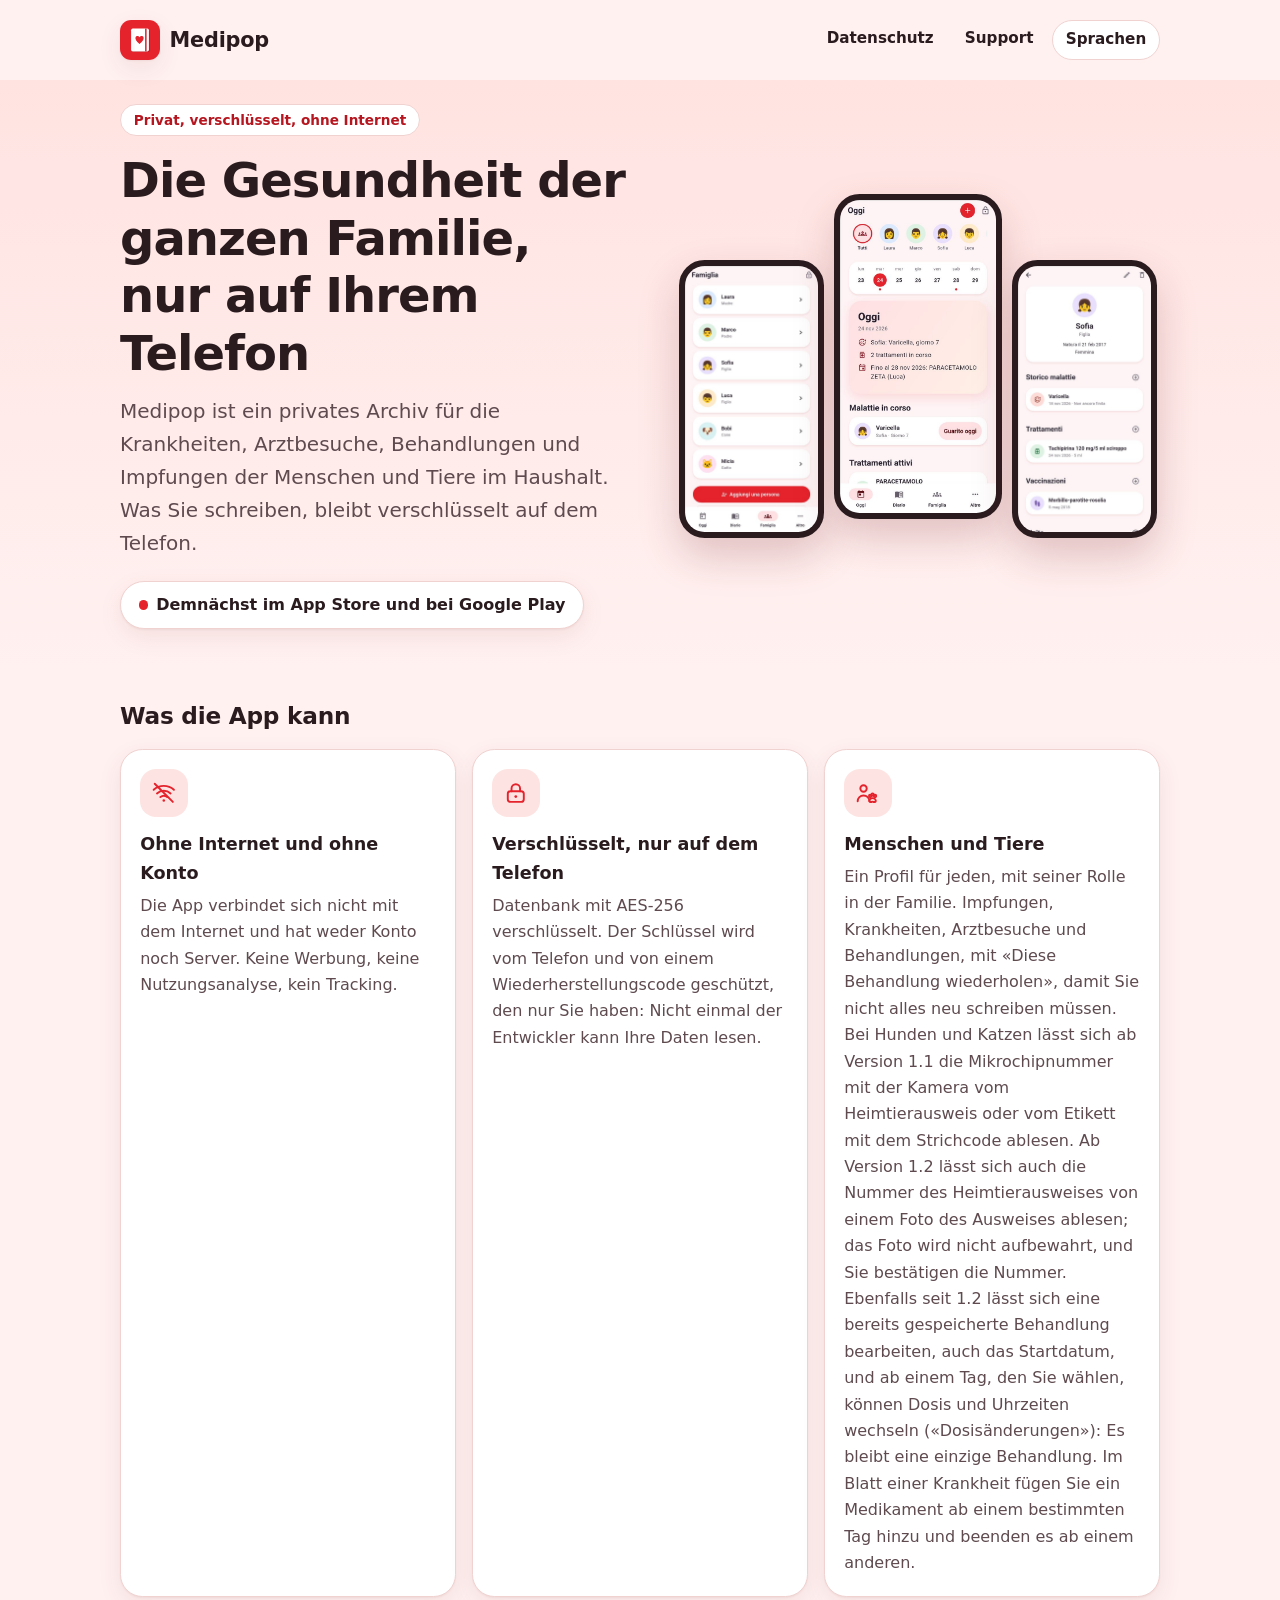
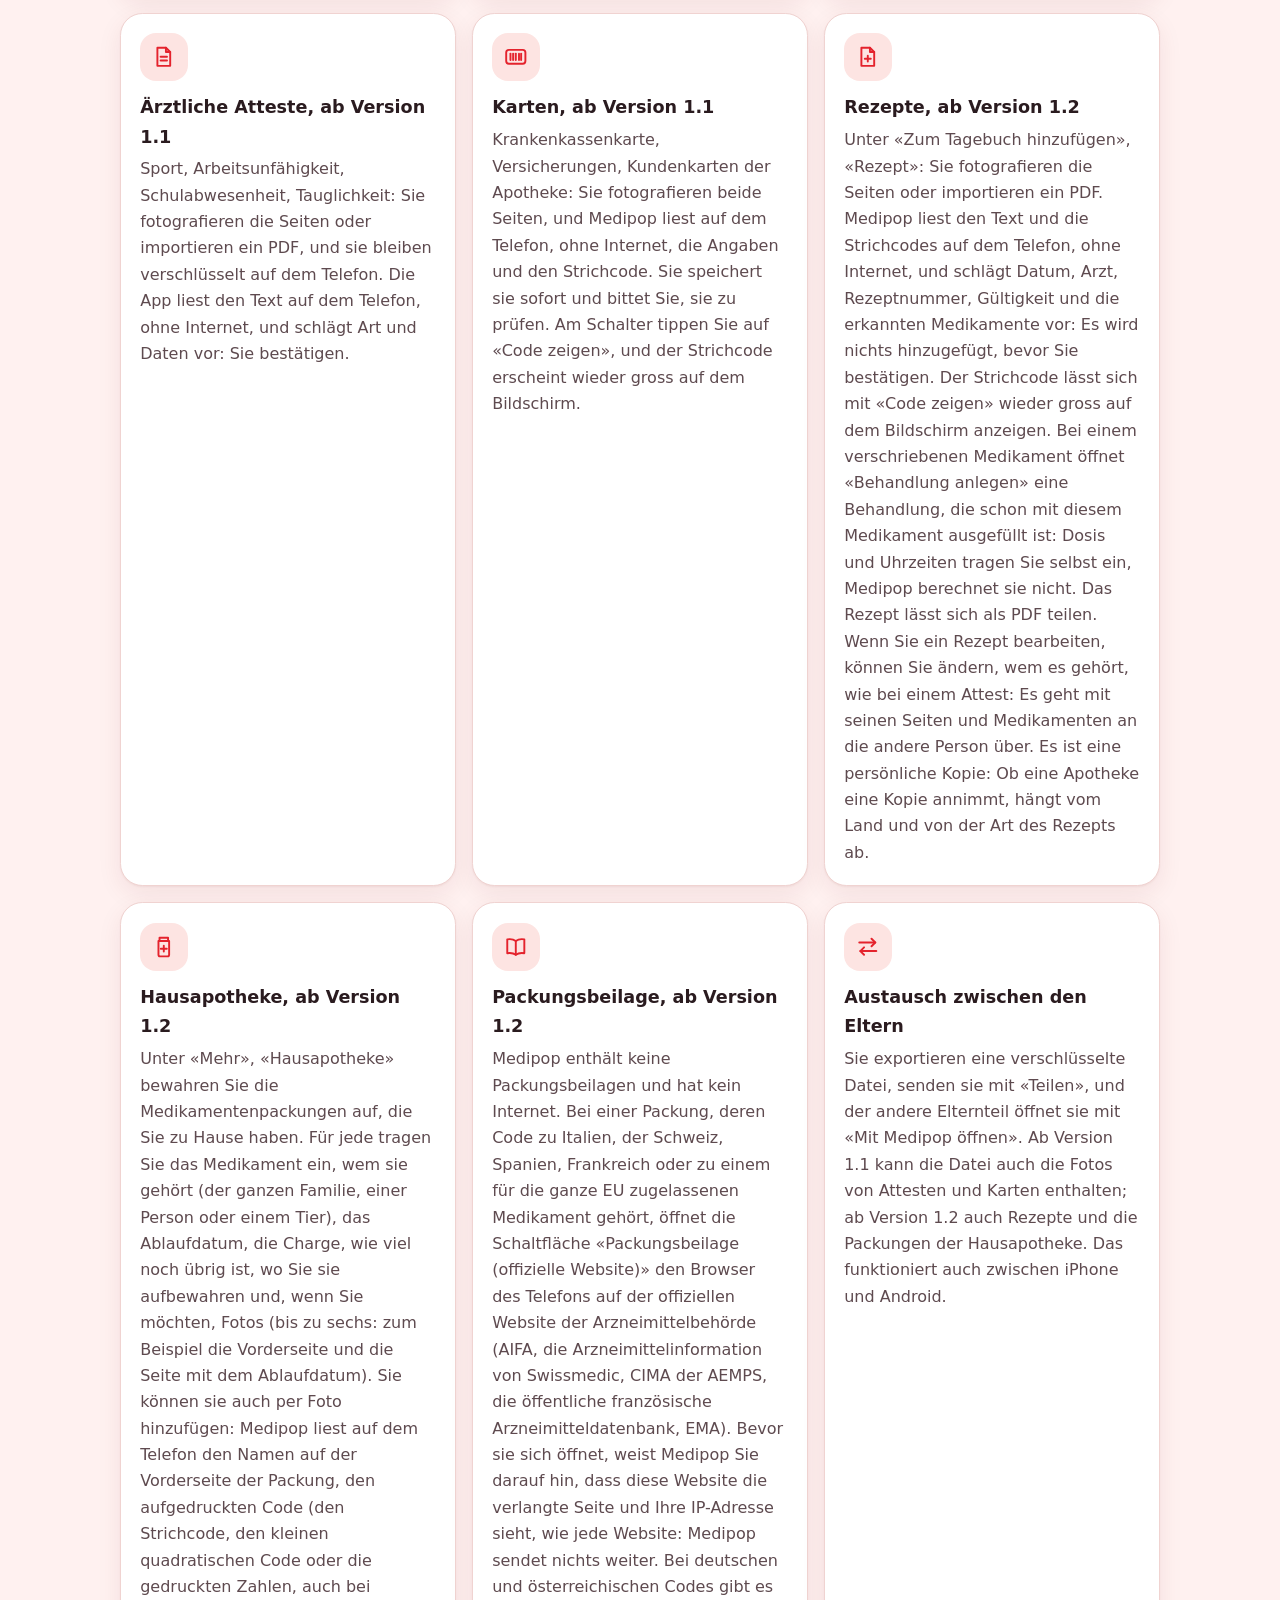
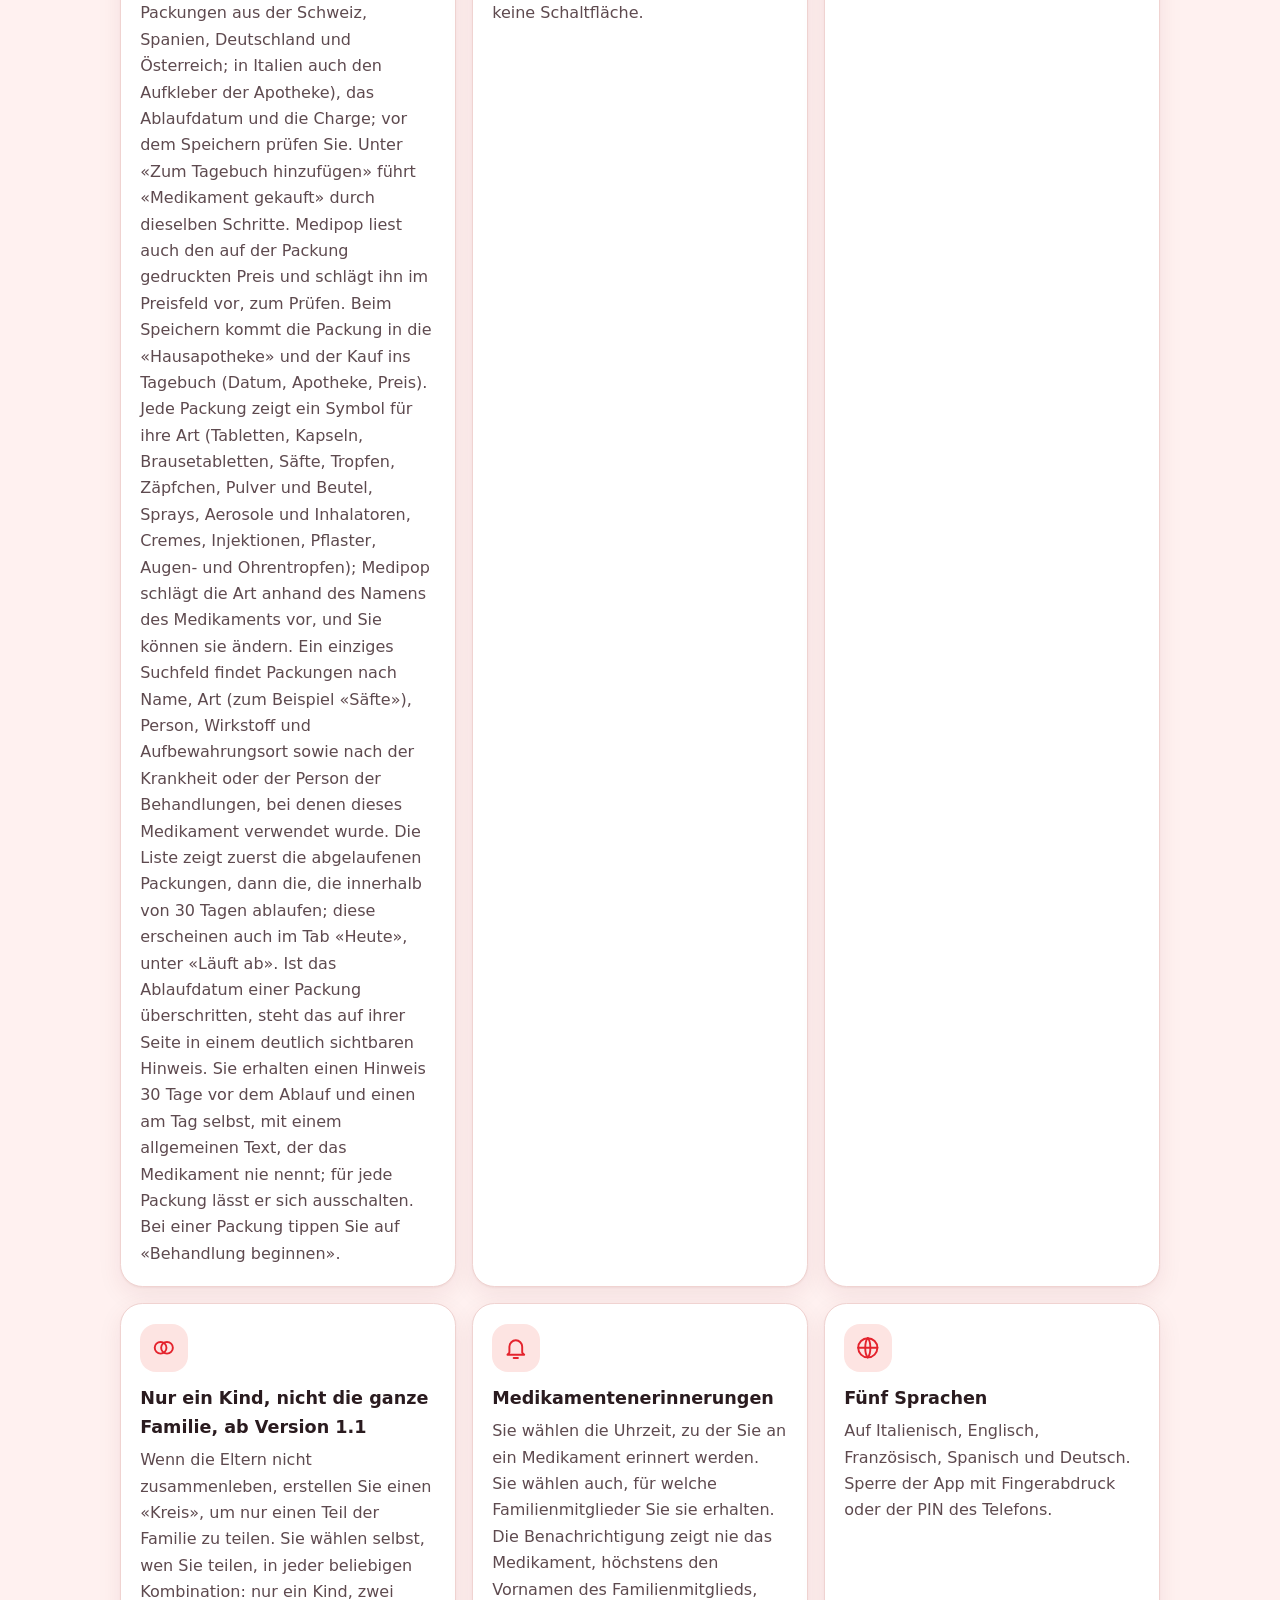
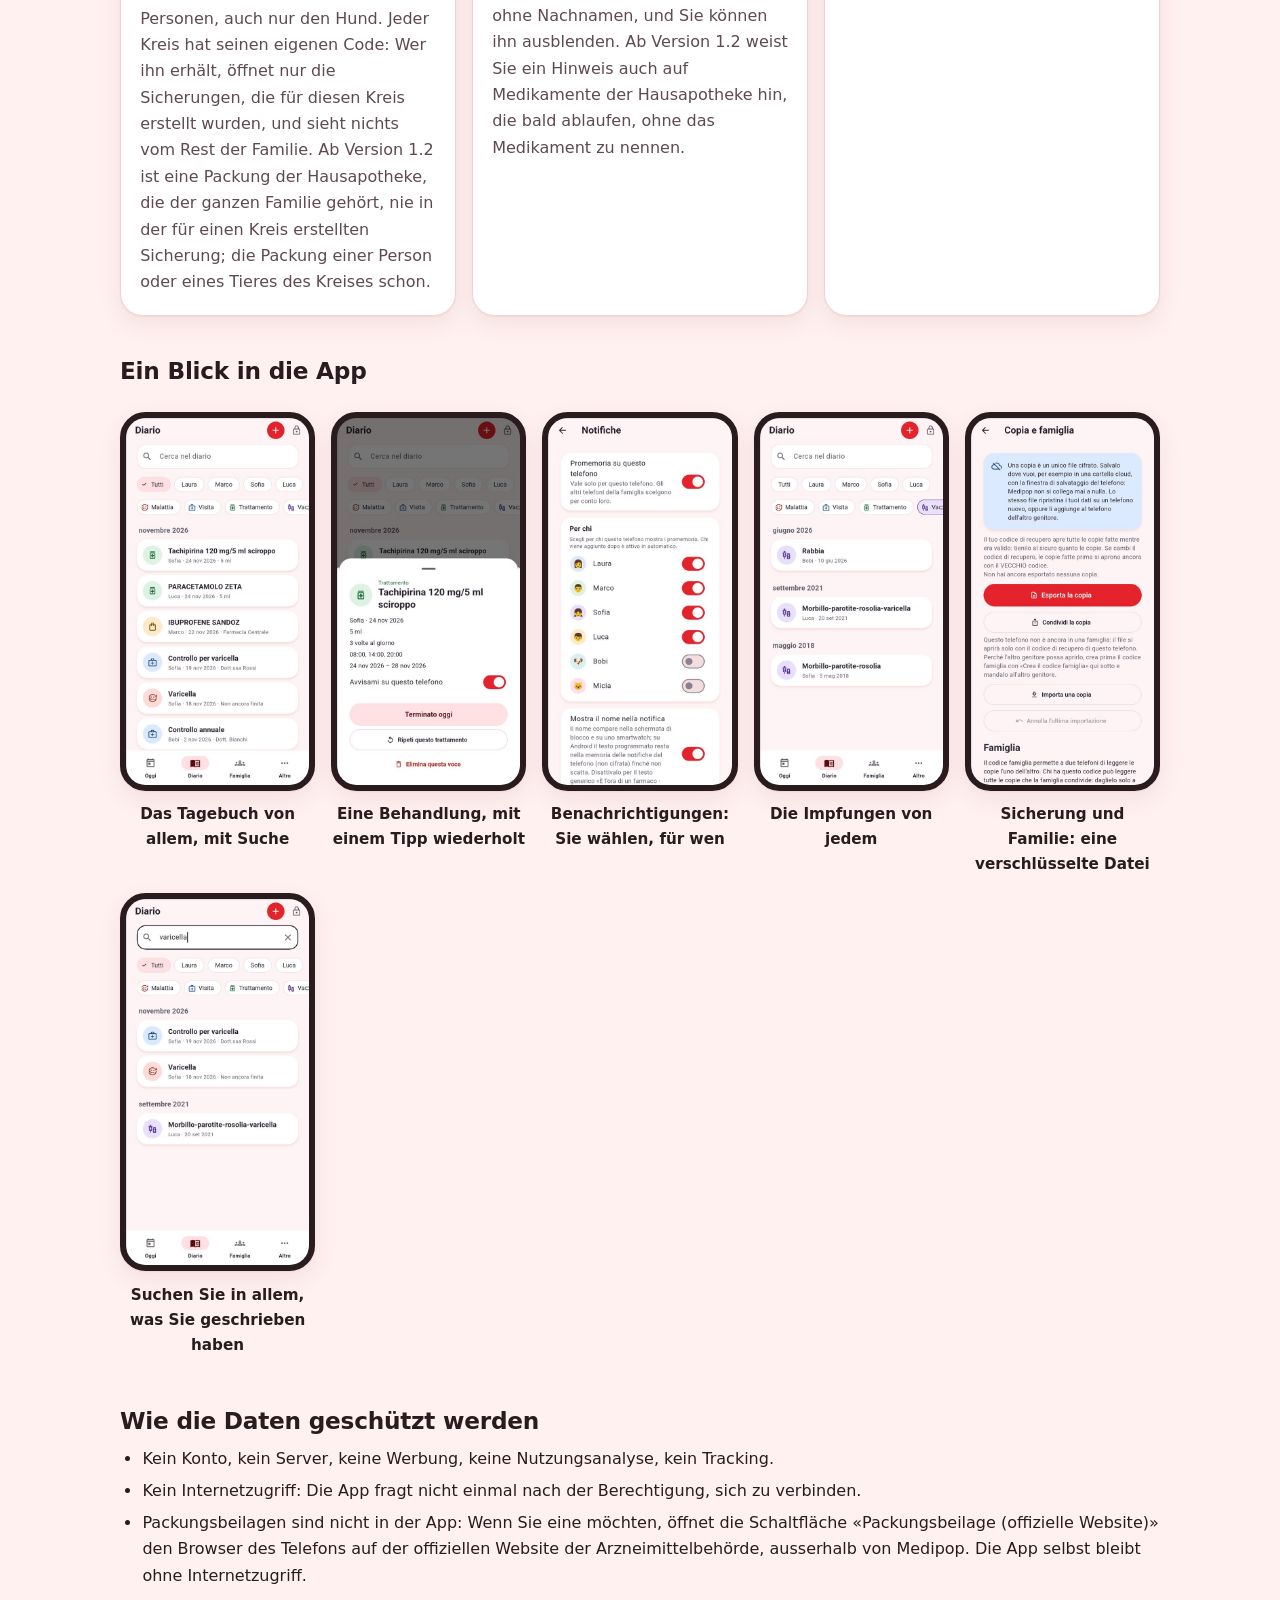
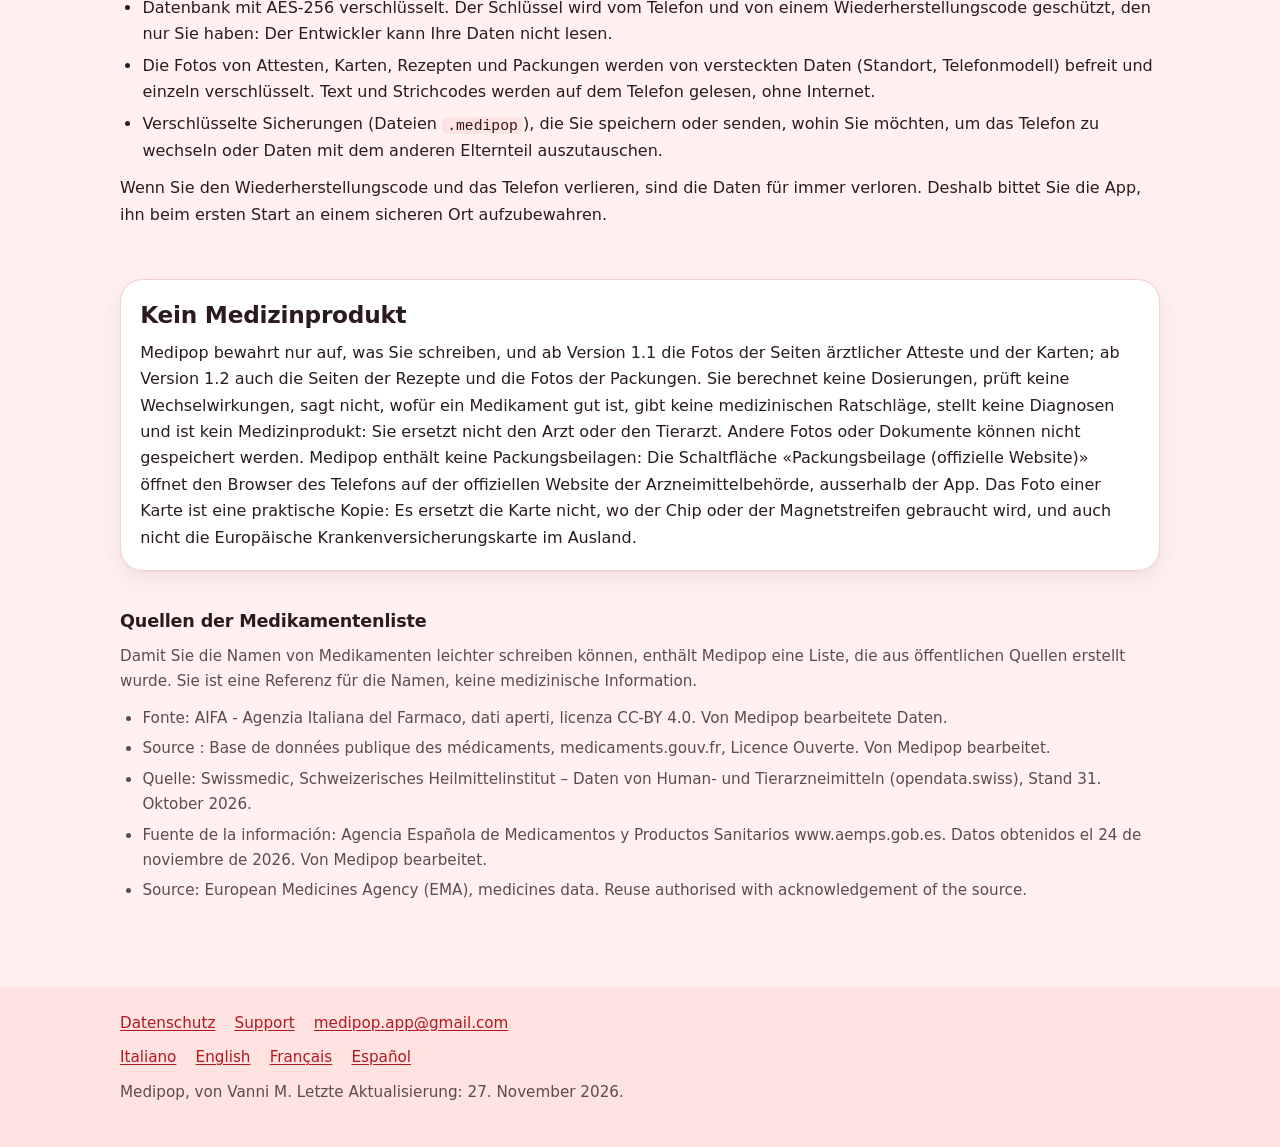
==== commit 3e4ed4ad: "Sito: ritocchi alle frasi della 1.2 e al modo di fermare un farmaco Co-Authored-By: Claude Opus 5.5 " ====
--- a/de/index.html
+++ b/de/index.html
@@ -65,7 +65,7 @@
       <li>
         <span class="ico"><svg viewBox="0 0 24 24" aria-hidden="true" focusable="false"><circle cx="8" cy="8" r="3"/><path d="M2.5 20a5.5 5.5 0 0 1 11 0"/><circle cx="14.2" cy="15" r="1.1"/><circle cx="16.5" cy="13.8" r="1.1"/><circle cx="18.8" cy="15" r="1.1"/><path d="M16.5 17c1.5 0 3 1.1 3 2.4 0 1-.9 1.4-1.8 1.2-.6-.1-.8-.3-1.2-.3s-.6.2-1.2.3c-.9.2-1.8-.2-1.8-1.2 0-1.3 1.5-2.4 3-2.4z"/></svg></span>
         <h3>Menschen und Tiere</h3>
-        <p>Ein Profil für jeden, mit seiner Rolle in der Familie. Impfungen, Krankheiten, Arztbesuche und Behandlungen, mit «Diese Behandlung wiederholen», damit Sie nicht alles neu schreiben müssen. Bei Hunden und Katzen lässt sich ab Version 1.1 die Mikrochipnummer mit der Kamera vom Heimtierausweis oder vom Etikett mit dem Strichcode ablesen. Ab Version 1.2 lässt sich auch die Nummer des Heimtierausweises von einem Foto des Ausweises ablesen; das Foto wird nicht aufbewahrt, und Sie bestätigen die Nummer. Ab Version 1.2 lässt sich eine bereits gespeicherte Behandlung bearbeiten, auch das Startdatum, und ab einem Tag, den Sie wählen, können Dosis und Uhrzeiten wechseln («Dosisänderungen»): Es bleibt eine einzige Behandlung. Im Blatt einer Krankheit fügen Sie ein Medikament ab einem bestimmten Tag hinzu und beenden es ab einem anderen.</p>
+        <p>Ein Profil für jeden, mit seiner Rolle in der Familie. Impfungen, Krankheiten, Arztbesuche und Behandlungen, mit «Diese Behandlung wiederholen», damit Sie nicht alles neu schreiben müssen. Bei Hunden und Katzen lässt sich ab Version 1.1 die Mikrochipnummer mit der Kamera vom Heimtierausweis oder vom Etikett mit dem Strichcode ablesen. Ab Version 1.2 lässt sich auch die Nummer des Heimtierausweises von einem Foto des Ausweises ablesen; das Foto wird nicht aufbewahrt, und Sie bestätigen die Nummer. Ebenfalls seit 1.2 lässt sich eine bereits gespeicherte Behandlung bearbeiten, auch das Startdatum, und ab einem Tag, den Sie wählen, können Dosis und Uhrzeiten wechseln («Dosisänderungen»): Es bleibt eine einzige Behandlung. Im Blatt einer Krankheit fügen Sie ein Medikament ab einem bestimmten Tag hinzu und beenden es ab einem anderen.</p>
       </li>
       <li>
         <span class="ico"><svg viewBox="0 0 24 24" aria-hidden="true" focusable="false"><path d="M6 3.5h8l4 4v13H6z"/><path d="M14 3.5v4h4"/><path d="M9 12h6"/><path d="M9 15.5h6"/></svg></span>
